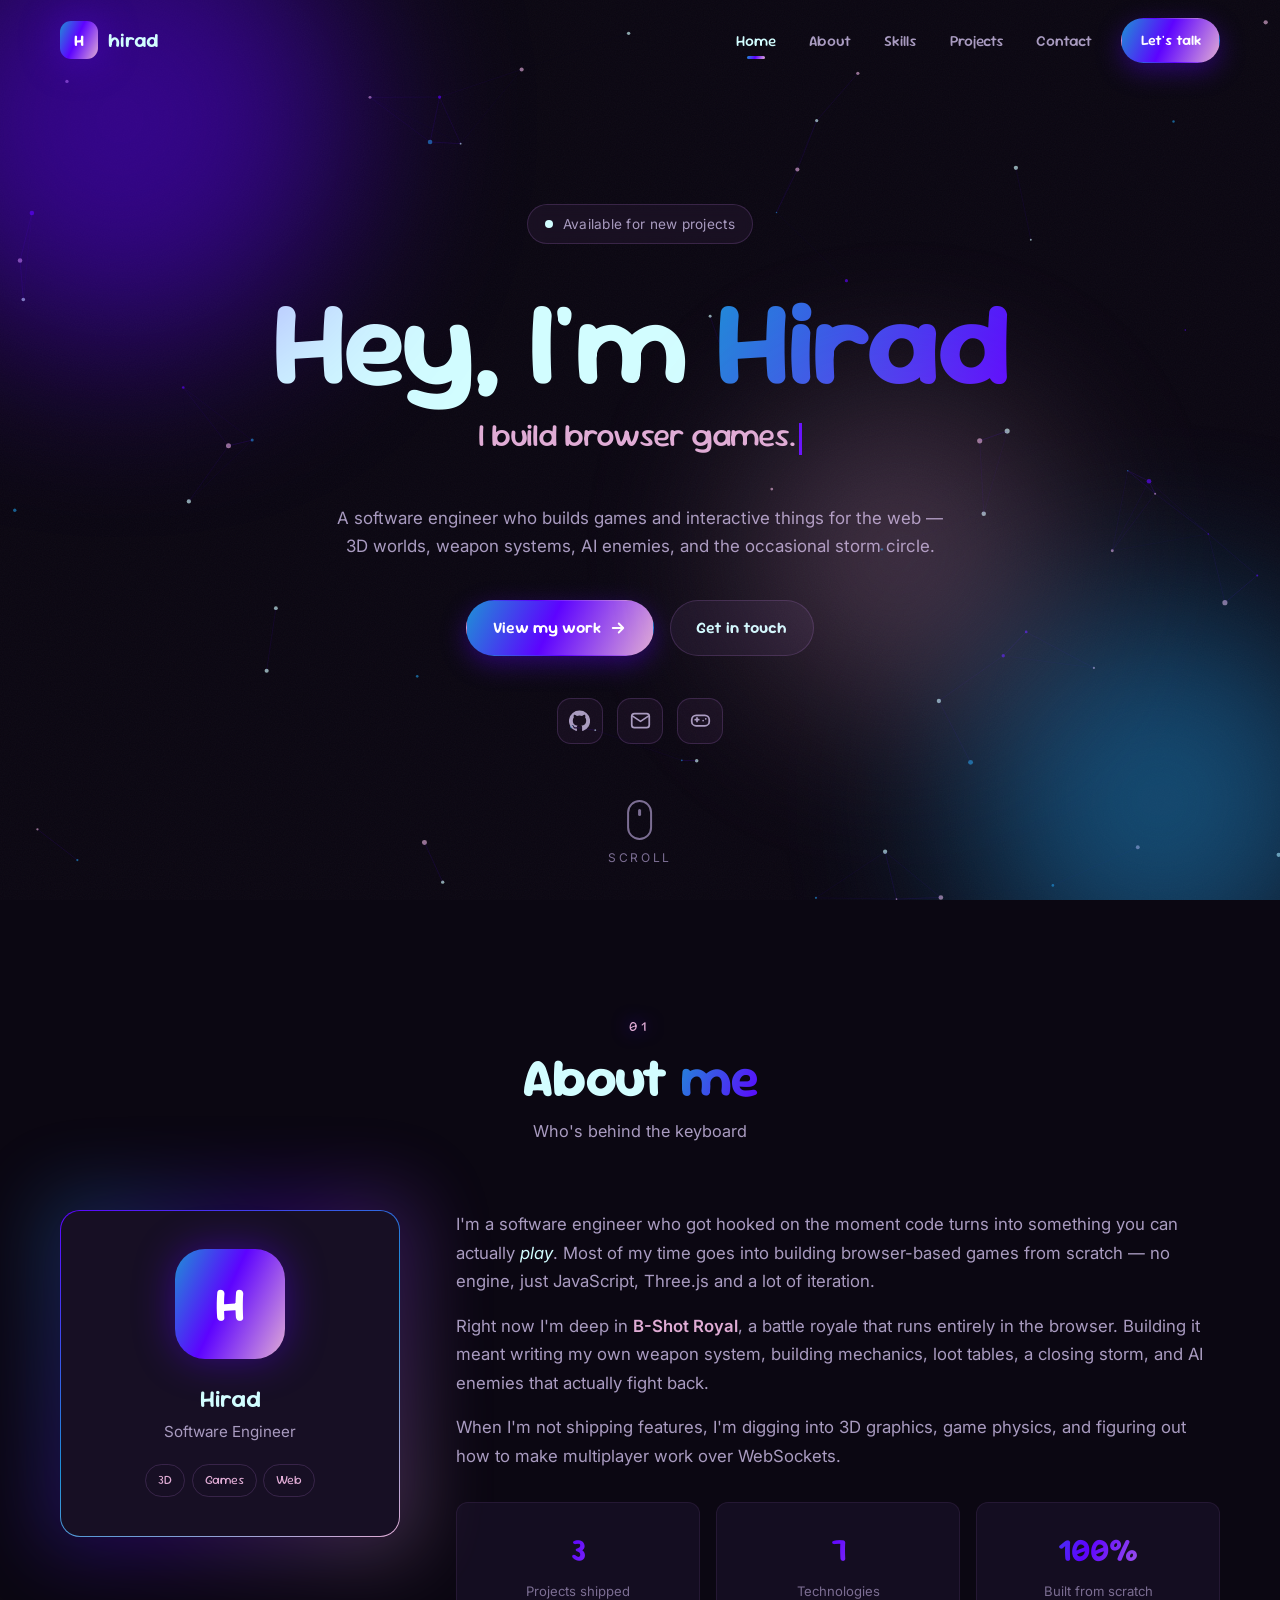
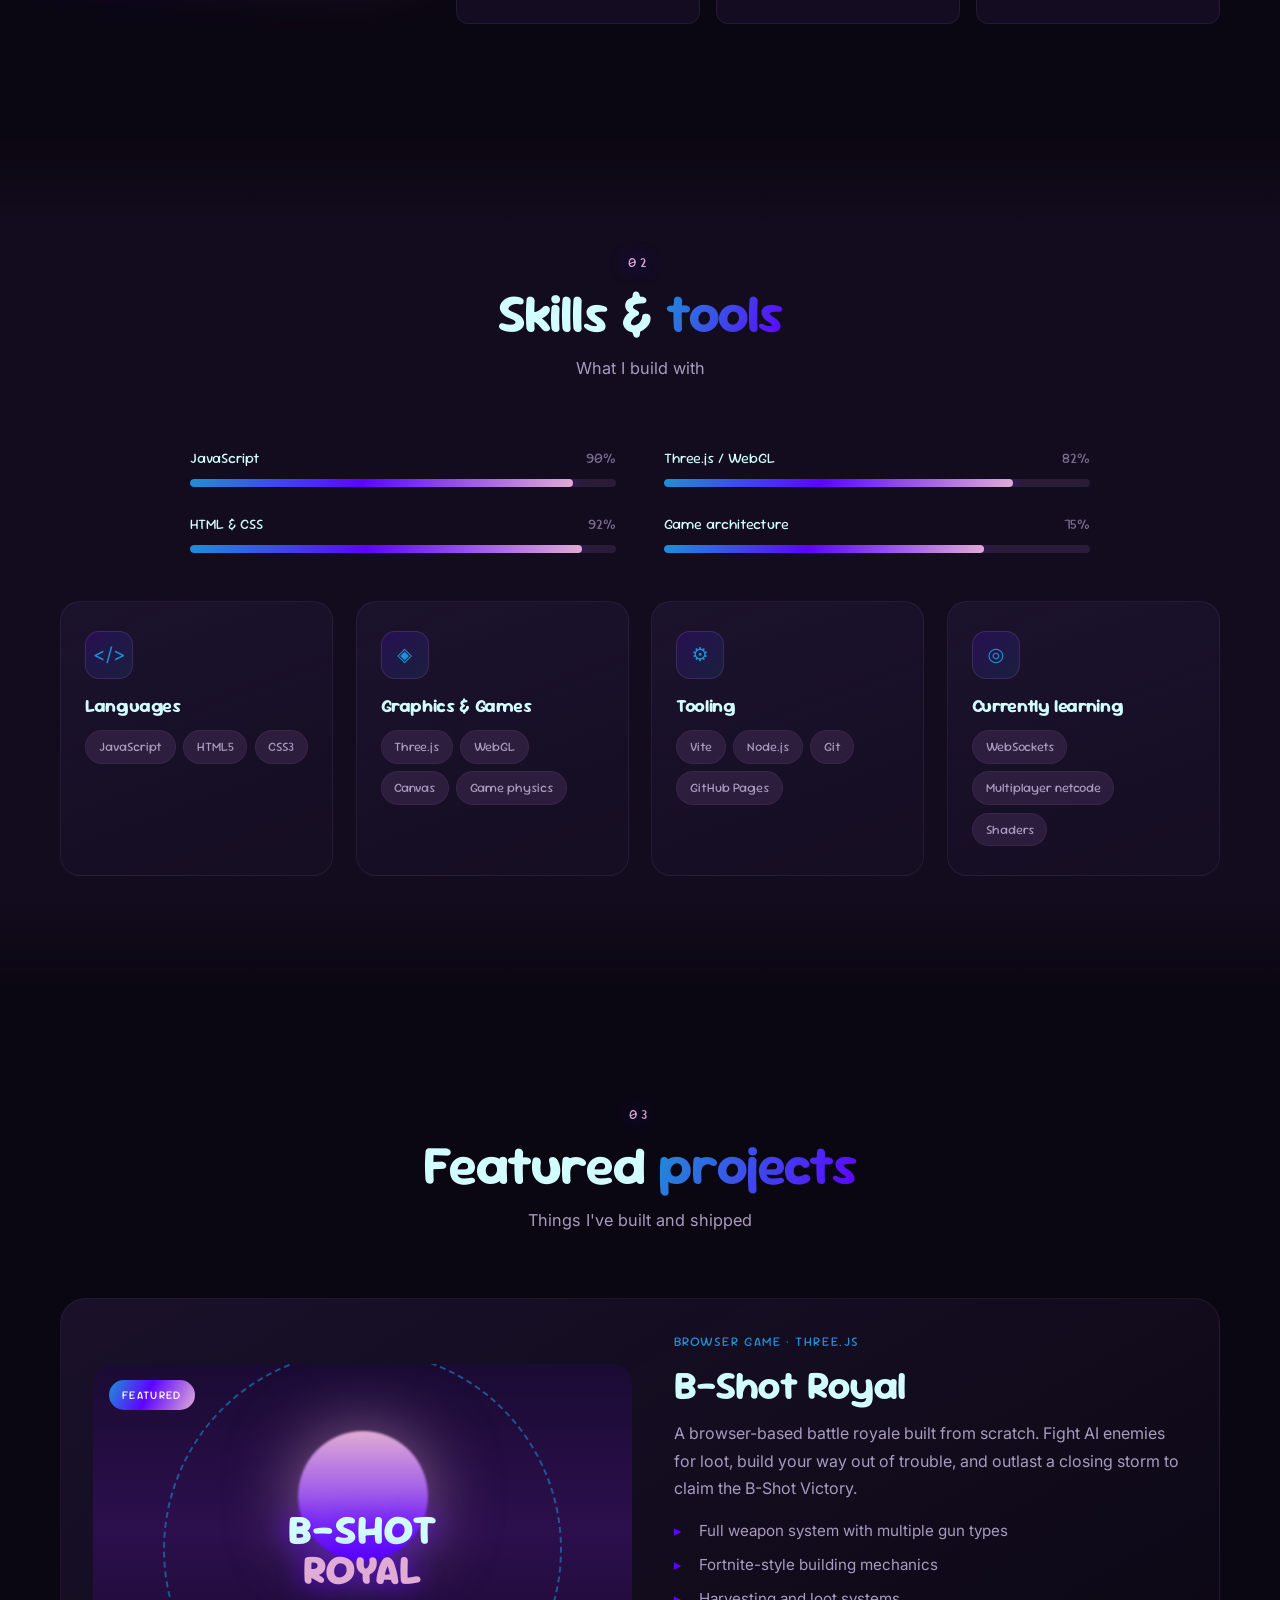
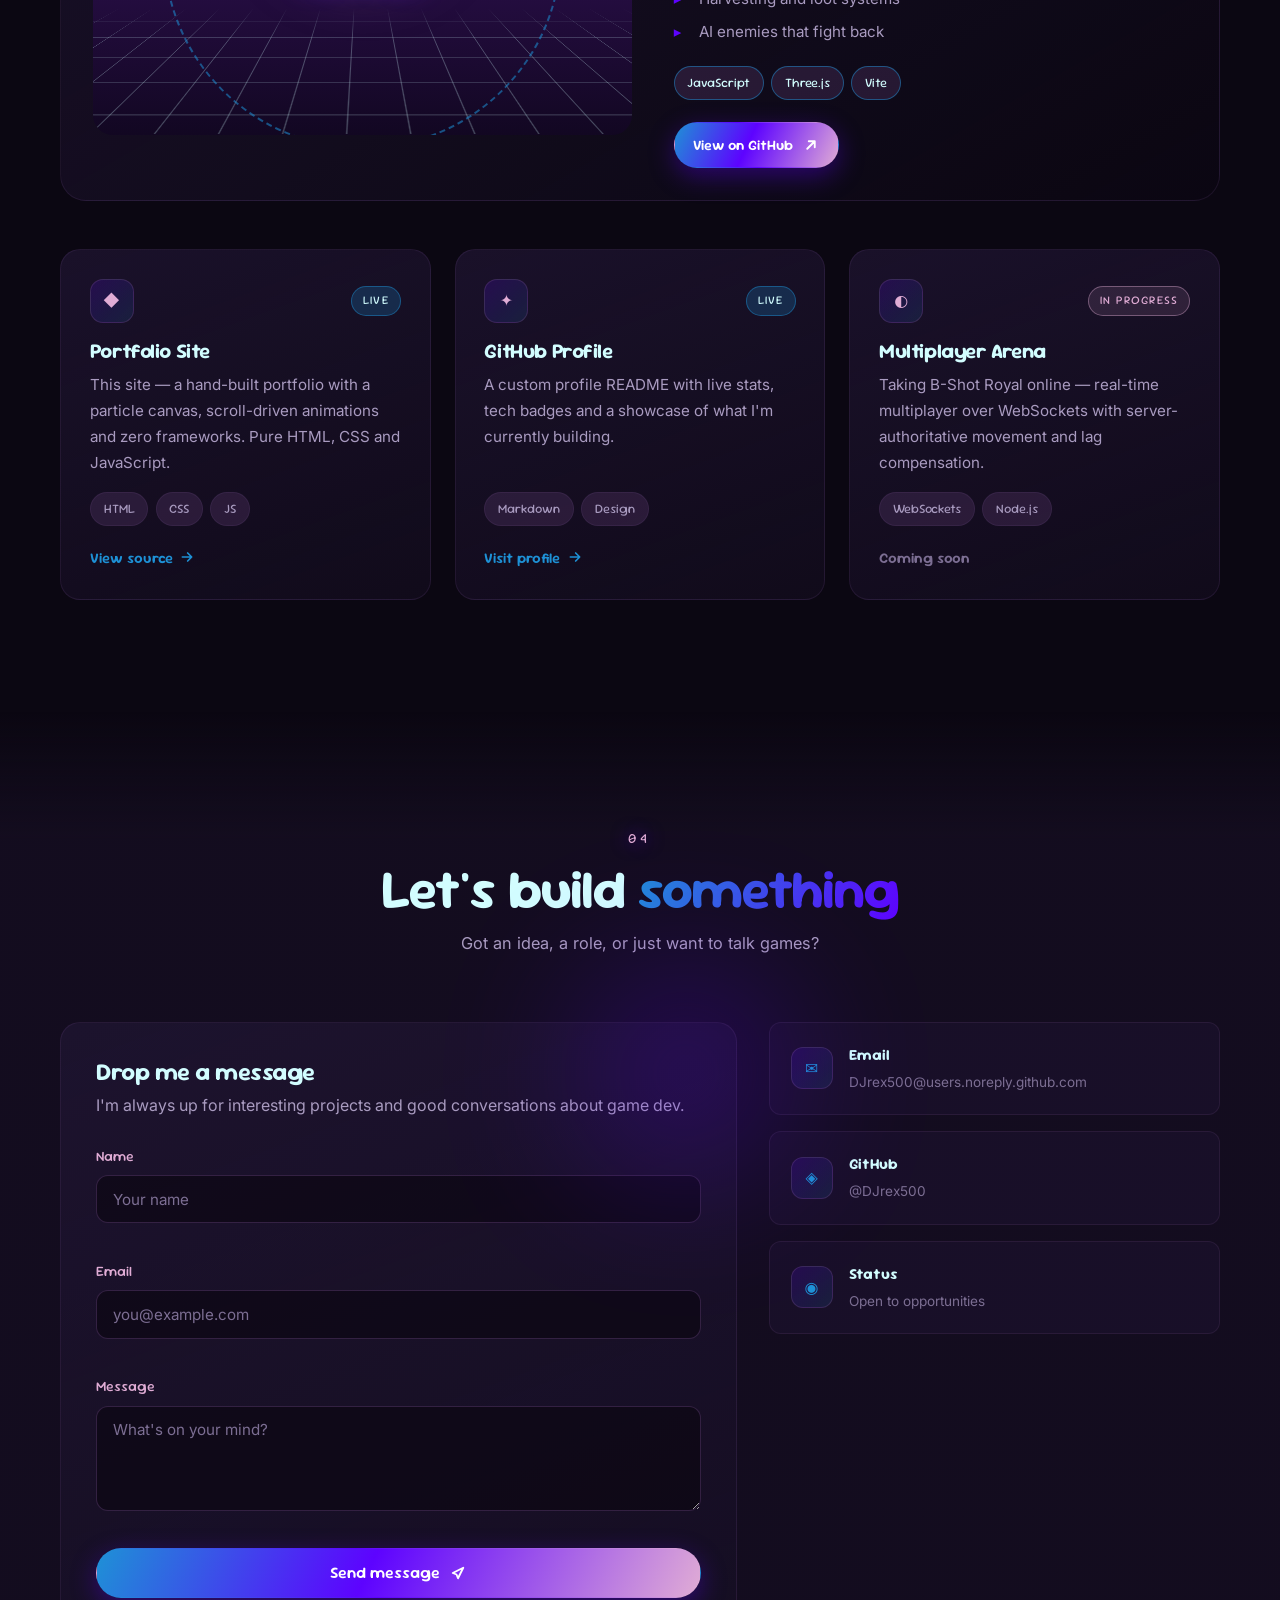
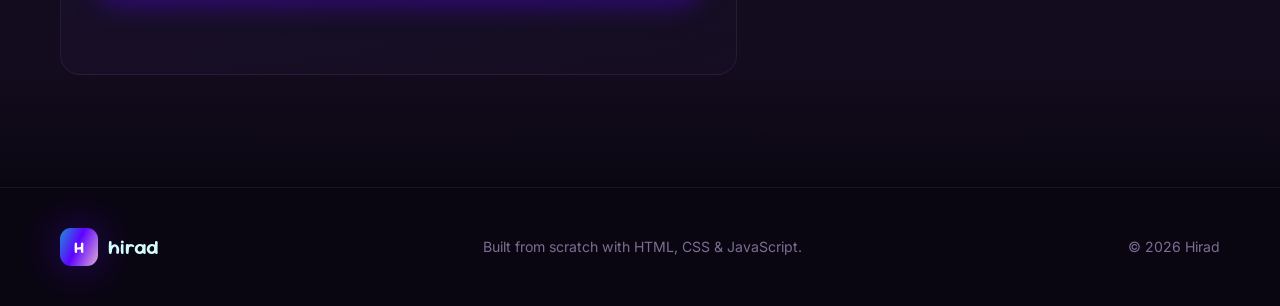
==== index.html @ 9f6e46e9 "Build portfolio site with Sour Gummy type and custom palette Co-authored-by: Cursor <cursoragent@cur" ====
<!DOCTYPE html>
<html lang="en">
<head>
<meta charset="UTF-8" />
<meta name="viewport" content="width=device-width, initial-scale=1.0" />
<title>Hirad — Software Engineer &amp; Game Developer</title>
<meta name="description" content="Portfolio of Hirad, a software engineer building games and interactive experiences for the web." />

<link rel="preconnect" href="https://fonts.googleapis.com" />
<link rel="preconnect" href="https://fonts.gstatic.com" crossorigin />
<link href="https://fonts.googleapis.com/css2?family=Sour+Gummy:wght@300;400;500;600;700;800&family=Inter:wght@300;400;500;600&display=swap" rel="stylesheet" />

<link rel="stylesheet" href="styles.css" />
<link rel="icon" href="data:image/svg+xml,<svg xmlns='http://www.w3.org/2000/svg' viewBox='0 0 100 100'><text y='.9em' font-size='90'>%F0%9F%8E%AE</text></svg>" />
</head>
<body>

<div class="scroll-progress"><span id="progress-bar"></span></div>
<div class="cursor-glow" id="cursor-glow" aria-hidden="true"></div>
<canvas id="bg-canvas" aria-hidden="true"></canvas>
<div class="grain" aria-hidden="true"></div>

<!-- ============ NAV ============ -->
<header class="nav" id="nav">
  <div class="container nav__inner">
    <a href="#home" class="nav__logo">
      <span class="nav__logo-mark">H</span>
      <span class="nav__logo-text">hirad</span>
    </a>

    <nav class="nav__links" id="nav-links">
      <a href="#home" class="nav__link is-active">Home</a>
      <a href="#about" class="nav__link">About</a>
      <a href="#skills" class="nav__link">Skills</a>
      <a href="#projects" class="nav__link">Projects</a>
      <a href="#contact" class="nav__link">Contact</a>
      <a href="#contact" class="btn btn--small btn--primary nav__cta">Let's talk</a>
    </nav>

    <button class="nav__burger" id="nav-burger" aria-label="Toggle menu" aria-expanded="false">
      <span></span><span></span><span></span>
    </button>
  </div>
</header>

<main>

  <!-- ============ HERO ============ -->
  <section class="hero" id="home">
    <div class="orb orb--1" aria-hidden="true"></div>
    <div class="orb orb--2" aria-hidden="true"></div>
    <div class="orb orb--3" aria-hidden="true"></div>

    <div class="container hero__inner">
      <p class="hero__kicker reveal">
        <span class="status-dot"></span> Available for new projects
      </p>

      <h1 class="hero__title reveal" data-delay="1">
        Hey, I'm <span class="gradient-text">Hirad</span>
      </h1>

      <h2 class="hero__typed reveal" data-delay="2">
        <span id="typed"></span><span class="caret" aria-hidden="true"></span>
      </h2>

      <p class="hero__lead reveal" data-delay="3">
        A software engineer who builds games and interactive things for the web —
        3D worlds, weapon systems, AI enemies, and the occasional storm circle.
      </p>

      <div class="hero__actions reveal" data-delay="4">
        <a href="#projects" class="btn btn--primary">
          View my work
          <svg viewBox="0 0 24 24" fill="none" stroke="currentColor" stroke-width="2.5"><path d="M5 12h14M13 6l6 6-6 6"/></svg>
        </a>
        <a href="#contact" class="btn btn--ghost">Get in touch</a>
      </div>

      <div class="hero__socials reveal" data-delay="5">
        <a href="https://github.com/DJrex500" target="_blank" rel="noopener" aria-label="GitHub">
          <svg viewBox="0 0 24 24" fill="currentColor"><path d="M12 .5a12 12 0 0 0-3.79 23.4c.6.11.82-.26.82-.58v-2.2c-3.34.72-4.04-1.42-4.04-1.42-.55-1.39-1.34-1.76-1.34-1.76-1.09-.75.08-.73.08-.73 1.2.08 1.84 1.24 1.84 1.24 1.07 1.83 2.8 1.3 3.49.99.11-.78.42-1.3.76-1.6-2.67-.3-5.47-1.33-5.47-5.93 0-1.31.47-2.38 1.24-3.22-.13-.3-.54-1.52.11-3.18 0 0 1-.32 3.3 1.23a11.5 11.5 0 0 1 6 0c2.3-1.55 3.3-1.23 3.3-1.23.65 1.66.24 2.88.12 3.18.77.84 1.23 1.91 1.23 3.22 0 4.61-2.8 5.62-5.48 5.92.43.37.81 1.1.81 2.22v3.29c0 .32.22.7.83.58A12 12 0 0 0 12 .5Z"/></svg>
        </a>
        <a href="mailto:DJrex500@users.noreply.github.com" aria-label="Email">
          <svg viewBox="0 0 24 24" fill="none" stroke="currentColor" stroke-width="2"><rect x="2" y="4" width="20" height="16" rx="3"/><path d="m3 7 9 6 9-6"/></svg>
        </a>
        <a href="https://github.com/DJrex500/B-Shot-Royal" target="_blank" rel="noopener" aria-label="Featured project">
          <svg viewBox="0 0 24 24" fill="none" stroke="currentColor" stroke-width="2"><path d="M6 11h4M8 9v4M15 12h.01M18 10h.01"/><rect x="2" y="6" width="20" height="12" rx="5"/></svg>
        </a>
      </div>
    </div>

    <a href="#about" class="hero__scroll" aria-label="Scroll down">
      <span class="mouse"><span class="wheel"></span></span>
      <span class="hero__scroll-text">scroll</span>
    </a>
  </section>

  <!-- ============ ABOUT ============ -->
  <section class="section" id="about">
    <div class="container">
      <div class="section__head reveal">
        <span class="section__num">01</span>
        <h2 class="section__title">About <span class="gradient-text">me</span></h2>
        <p class="section__sub">Who's behind the keyboard</p>
      </div>

      <div class="about">
        <div class="about__visual reveal">
          <div class="avatar-card tilt">
            <div class="avatar-card__glow"></div>
            <div class="avatar-card__inner">
              <div class="avatar">H</div>
              <p class="avatar-card__name">Hirad</p>
              <p class="avatar-card__role">Software Engineer</p>
              <div class="avatar-card__chips">
                <span>3D</span><span>Games</span><span>Web</span>
              </div>
            </div>
          </div>
        </div>

        <div class="about__text">
          <p class="reveal" data-delay="1">
            I'm a software engineer who got hooked on the moment code turns into something
            you can actually <em>play</em>. Most of my time goes into building browser-based
            games from scratch — no engine, just JavaScript, Three.js and a lot of iteration.
          </p>
          <p class="reveal" data-delay="2">
            Right now I'm deep in <strong>B-Shot Royal</strong>, a battle royale that runs entirely
            in the browser. Building it meant writing my own weapon system, building mechanics,
            loot tables, a closing storm, and AI enemies that actually fight back.
          </p>
          <p class="reveal" data-delay="3">
            When I'm not shipping features, I'm digging into 3D graphics, game physics,
            and figuring out how to make multiplayer work over WebSockets.
          </p>

          <div class="stats reveal" data-delay="4">
            <div class="stat">
              <span class="stat__num" data-count="3">0</span>
              <span class="stat__label">Projects shipped</span>
            </div>
            <div class="stat">
              <span class="stat__num" data-count="7">0</span>
              <span class="stat__label">Technologies</span>
            </div>
            <div class="stat">
              <span class="stat__num" data-count="100" data-suffix="%">0</span>
              <span class="stat__label">Built from scratch</span>
            </div>
          </div>
        </div>
      </div>
    </div>
  </section>

  <!-- ============ SKILLS ============ -->
  <section class="section section--alt" id="skills">
    <div class="container">
      <div class="section__head reveal">
        <span class="section__num">02</span>
        <h2 class="section__title">Skills &amp; <span class="gradient-text">tools</span></h2>
        <p class="section__sub">What I build with</p>
      </div>

      <div class="skills">
        <div class="skills__bars">
          <div class="bar reveal">
            <div class="bar__head"><span>JavaScript</span><span>90%</span></div>
            <div class="bar__track"><div class="bar__fill" data-level="90"></div></div>
          </div>
          <div class="bar reveal" data-delay="1">
            <div class="bar__head"><span>Three.js / WebGL</span><span>82%</span></div>
            <div class="bar__track"><div class="bar__fill" data-level="82"></div></div>
          </div>
          <div class="bar reveal" data-delay="2">
            <div class="bar__head"><span>HTML &amp; CSS</span><span>92%</span></div>
            <div class="bar__track"><div class="bar__fill" data-level="92"></div></div>
          </div>
          <div class="bar reveal" data-delay="3">
            <div class="bar__head"><span>Game architecture</span><span>75%</span></div>
            <div class="bar__track"><div class="bar__fill" data-level="75"></div></div>
          </div>
        </div>

        <div class="skills__grid">
          <article class="skill-card tilt reveal" data-delay="1">
            <div class="skill-card__icon">&lt;/&gt;</div>
            <h3>Languages</h3>
            <div class="chips">
              <span>JavaScript</span><span>HTML5</span><span>CSS3</span>
            </div>
          </article>

          <article class="skill-card tilt reveal" data-delay="2">
            <div class="skill-card__icon">◈</div>
            <h3>Graphics &amp; Games</h3>
            <div class="chips">
              <span>Three.js</span><span>WebGL</span><span>Canvas</span><span>Game physics</span>
            </div>
          </article>

          <article class="skill-card tilt reveal" data-delay="3">
            <div class="skill-card__icon">⚙</div>
            <h3>Tooling</h3>
            <div class="chips">
              <span>Vite</span><span>Node.js</span><span>Git</span><span>GitHub Pages</span>
            </div>
          </article>

          <article class="skill-card tilt reveal" data-delay="4">
            <div class="skill-card__icon">◎</div>
            <h3>Currently learning</h3>
            <div class="chips">
              <span>WebSockets</span><span>Multiplayer netcode</span><span>Shaders</span>
            </div>
          </article>
        </div>
      </div>
    </div>
  </section>

  <!-- ============ PROJECTS ============ -->
  <section class="section" id="projects">
    <div class="container">
      <div class="section__head reveal">
        <span class="section__num">03</span>
        <h2 class="section__title">Featured <span class="gradient-text">projects</span></h2>
        <p class="section__sub">Things I've built and shipped</p>
      </div>

      <!-- Featured -->
      <article class="feature reveal">
        <div class="feature__media">
          <div class="feature__scene">
            <span class="feature__badge">Featured</span>
            <div class="scene-grid"></div>
            <div class="scene-sun"></div>
            <div class="scene-storm"></div>
            <p class="scene-title">B-SHOT<br><span>ROYAL</span></p>
          </div>
        </div>

        <div class="feature__body">
          <p class="feature__eyebrow">Browser game · Three.js</p>
          <h3 class="feature__title">B-Shot Royal</h3>
          <p class="feature__desc">
            A browser-based battle royale built from scratch. Fight AI enemies for loot,
            build your way out of trouble, and outlast a closing storm to claim the
            B-Shot Victory.
          </p>
          <ul class="feature__list">
            <li>Full weapon system with multiple gun types</li>
            <li>Fortnite-style building mechanics</li>
            <li>Harvesting and loot systems</li>
            <li>AI enemies that fight back</li>
          </ul>
          <div class="chips chips--accent">
            <span>JavaScript</span><span>Three.js</span><span>Vite</span>
          </div>
          <div class="feature__actions">
            <a href="https://github.com/DJrex500/B-Shot-Royal" target="_blank" rel="noopener" class="btn btn--primary btn--small">
              View on GitHub
              <svg viewBox="0 0 24 24" fill="none" stroke="currentColor" stroke-width="2.5"><path d="M7 17 17 7M9 7h8v8"/></svg>
            </a>
          </div>
        </div>
      </article>

      <!-- Grid -->
      <div class="cards">
        <article class="card tilt reveal" data-delay="1">
          <div class="card__top">
            <span class="card__icon">◆</span>
            <span class="card__tag">Live</span>
          </div>
          <h3 class="card__title">Portfolio Site</h3>
          <p class="card__desc">
            This site — a hand-built portfolio with a particle canvas, scroll-driven
            animations and zero frameworks. Pure HTML, CSS and JavaScript.
          </p>
          <div class="chips"><span>HTML</span><span>CSS</span><span>JS</span></div>
          <a href="https://github.com/DJrex500/DJrex500.github.io" target="_blank" rel="noopener" class="card__link">
            View source
            <svg viewBox="0 0 24 24" fill="none" stroke="currentColor" stroke-width="2.5"><path d="M5 12h14M13 6l6 6-6 6"/></svg>
          </a>
        </article>

        <article class="card tilt reveal" data-delay="2">
          <div class="card__top">
            <span class="card__icon">✦</span>
            <span class="card__tag">Live</span>
          </div>
          <h3 class="card__title">GitHub Profile</h3>
          <p class="card__desc">
            A custom profile README with live stats, tech badges and a showcase of what
            I'm currently building.
          </p>
          <div class="chips"><span>Markdown</span><span>Design</span></div>
          <a href="https://github.com/DJrex500" target="_blank" rel="noopener" class="card__link">
            Visit profile
            <svg viewBox="0 0 24 24" fill="none" stroke="currentColor" stroke-width="2.5"><path d="M5 12h14M13 6l6 6-6 6"/></svg>
          </a>
        </article>

        <article class="card card--soon tilt reveal" data-delay="3">
          <div class="card__top">
            <span class="card__icon">◐</span>
            <span class="card__tag card__tag--soon">In progress</span>
          </div>
          <h3 class="card__title">Multiplayer Arena</h3>
          <p class="card__desc">
            Taking B-Shot Royal online — real-time multiplayer over WebSockets with
            server-authoritative movement and lag compensation.
          </p>
          <div class="chips"><span>WebSockets</span><span>Node.js</span></div>
          <span class="card__link card__link--muted">Coming soon</span>
        </article>
      </div>
    </div>
  </section>

  <!-- ============ CONTACT ============ -->
  <section class="section section--alt" id="contact">
    <div class="container">
      <div class="section__head reveal">
        <span class="section__num">04</span>
        <h2 class="section__title">Let's build <span class="gradient-text">something</span></h2>
        <p class="section__sub">Got an idea, a role, or just want to talk games?</p>
      </div>

      <div class="contact reveal">
        <div class="contact__card">
          <div class="contact__glow"></div>
          <h3>Drop me a message</h3>
          <p>I'm always up for interesting projects and good conversations about game dev.</p>

          <form class="form" id="contact-form" novalidate>
            <div class="field">
              <label for="name">Name</label>
              <input type="text" id="name" name="name" placeholder="Your name" required />
              <span class="field__error"></span>
            </div>
            <div class="field">
              <label for="email">Email</label>
              <input type="email" id="email" name="email" placeholder="you@example.com" required />
              <span class="field__error"></span>
            </div>
            <div class="field">
              <label for="message">Message</label>
              <textarea id="message" name="message" rows="4" placeholder="What's on your mind?" required></textarea>
              <span class="field__error"></span>
            </div>
            <button type="submit" class="btn btn--primary btn--full">
              Send message
              <svg viewBox="0 0 24 24" fill="none" stroke="currentColor" stroke-width="2.5"><path d="m5 12 14-7-7 14-2-5-5-2Z"/></svg>
            </button>
            <p class="form__note" id="form-note"></p>
          </form>
        </div>

        <div class="contact__side">
          <a class="contact__item" href="mailto:DJrex500@users.noreply.github.com">
            <span class="contact__item-icon">✉</span>
            <span>
              <strong>Email</strong>
              <em>DJrex500@users.noreply.github.com</em>
            </span>
          </a>
          <a class="contact__item" href="https://github.com/DJrex500" target="_blank" rel="noopener">
            <span class="contact__item-icon">◈</span>
            <span>
              <strong>GitHub</strong>
              <em>@DJrex500</em>
            </span>
          </a>
          <div class="contact__item contact__item--static">
            <span class="contact__item-icon">◉</span>
            <span>
              <strong>Status</strong>
              <em>Open to opportunities</em>
            </span>
          </div>
        </div>
      </div>
    </div>
  </section>
</main>

<!-- ============ FOOTER ============ -->
<footer class="footer">
  <div class="container footer__inner">
    <a href="#home" class="nav__logo">
      <span class="nav__logo-mark">H</span>
      <span class="nav__logo-text">hirad</span>
    </a>
    <p class="footer__text">Built from scratch with HTML, CSS &amp; JavaScript.</p>
    <p class="footer__copy">© <span id="year"></span> Hirad</p>
  </div>
</footer>

<script src="script.js"></script>
</body>
</html>
---- styles.css ----
/* ============================================================
   Hirad — Portfolio
   Palette: Blue Bell / Electric Indigo / Velvet Purple /
            Pink Orchid / Frozen Water
   ============================================================ */

:root {
  /* Palette */
  --blue-bell:      #1E91D6;
  --electric-indigo:#5D03FF;
  --velvet-purple:  #613F75;
  --pink-orchid:    #E0ACD5;
  --frozen-water:   #D2FDFF;

  /* Surfaces (derived from Velvet Purple) */
  --bg:        #0B0712;
  --bg-alt:    #100B1A;
  --surface:   #170F24;
  --surface-2: #1E1430;
  --line:      rgba(97, 63, 117, 0.45);
  --line-soft: rgba(97, 63, 117, 0.22);

  /* Text */
  --text:      #EDE7F6;
  --text-dim:  #A99BC0;
  --text-faint:#7C6E93;

  /* Effects */
  --grad-main: linear-gradient(115deg, var(--blue-bell), var(--electric-indigo) 45%, var(--pink-orchid));
  --grad-soft: linear-gradient(135deg, rgba(93, 3, 255, .18), rgba(30, 145, 214, .12));
  --glow-indigo: 0 0 40px rgba(93, 3, 255, .45);
  --glow-blue:   0 0 40px rgba(30, 145, 214, .35);

  /* Type */
  --font-display: "Sour Gummy", "Comic Sans MS", cursive;
  --font-body: "Inter", system-ui, -apple-system, "Segoe UI", sans-serif;

  /* Layout */
  --container: 1160px;
  --radius: 20px;
  --radius-sm: 12px;
  --ease: cubic-bezier(.22, 1, .36, 1);
}

/* ---------- Reset ---------- */
*, *::before, *::after { box-sizing: border-box; }

html {
  scroll-behavior: smooth;
  scroll-padding-top: 90px;
}

body {
  margin: 0;
  background: var(--bg);
  color: var(--text);
  font-family: var(--font-body);
  font-size: 16px;
  line-height: 1.7;
  overflow-x: hidden;
  -webkit-font-smoothing: antialiased;
}

h1, h2, h3, h4,
.nav__link, .btn, .chips span, .stat__num,
.section__num, .card__tag, .feature__eyebrow, label {
  font-family: var(--font-display);
}

h1, h2, h3 { line-height: 1.15; margin: 0; letter-spacing: -0.02em; }
p { margin: 0 0 1rem; }
a { color: inherit; text-decoration: none; }
img { max-width: 100%; display: block; }
ul { margin: 0; padding: 0; list-style: none; }

::selection { background: var(--electric-indigo); color: #fff; }

/* Scrollbar */
::-webkit-scrollbar { width: 10px; }
::-webkit-scrollbar-track { background: var(--bg); }
::-webkit-scrollbar-thumb {
  background: linear-gradient(var(--electric-indigo), var(--blue-bell));
  border-radius: 10px;
}

.container {
  width: min(100% - 2.5rem, var(--container));
  margin-inline: auto;
}

/* ---------- Background layers ---------- */
#bg-canvas {
  position: fixed;
  inset: 0;
  z-index: 0;
  pointer-events: none;
}

.grain {
  position: fixed;
  inset: 0;
  z-index: 1;
  pointer-events: none;
  opacity: .035;
  background-image: url("data:image/svg+xml,%3Csvg xmlns='http://www.w3.org/2000/svg' width='200' height='200'%3E%3Cfilter id='n'%3E%3CfeTurbulence type='fractalNoise' baseFrequency='.85' numOctaves='3'/%3E%3C/filter%3E%3Crect width='100%25' height='100%25' filter='url(%23n)'/%3E%3C/svg%3E");
}

main, .nav, .footer { position: relative; z-index: 2; }

/* Scroll progress */
.scroll-progress {
  position: fixed;
  top: 0; left: 0; right: 0;
  height: 3px;
  z-index: 100;
  background: transparent;
}
.scroll-progress span {
  display: block;
  height: 100%;
  width: 0%;
  background: var(--grad-main);
  box-shadow: 0 0 12px rgba(93, 3, 255, .8);
  transition: width .1s linear;
}

/* Cursor glow */
.cursor-glow {
  position: fixed;
  width: 420px;
  height: 420px;
  border-radius: 50%;
  pointer-events: none;
  z-index: 1;
  transform: translate(-50%, -50%);
  background: radial-gradient(circle, rgba(93, 3, 255, .16), rgba(30, 145, 214, .07) 45%, transparent 70%);
  transition: opacity .3s;
  opacity: 0;
}

/* ============================================================
   NAV
   ============================================================ */
.nav {
  position: fixed;
  top: 0; left: 0; right: 0;
  z-index: 60;
  padding: 1.1rem 0;
  transition: padding .35s var(--ease), background .35s, border-color .35s, backdrop-filter .35s;
  border-bottom: 1px solid transparent;
}
.nav.is-scrolled {
  padding: .6rem 0;
  background: rgba(11, 7, 18, .78);
  backdrop-filter: blur(18px);
  border-bottom-color: var(--line-soft);
}

.nav__inner {
  display: flex;
  align-items: center;
  justify-content: space-between;
  gap: 1rem;
}

.nav__logo { display: flex; align-items: center; gap: .6rem; }
.nav__logo-mark {
  display: grid;
  place-items: center;
  width: 38px; height: 38px;
  border-radius: 11px;
  background: var(--grad-main);
  font-family: var(--font-display);
  font-weight: 700;
  color: #fff;
  box-shadow: var(--glow-indigo);
}
.nav__logo-text {
  font-family: var(--font-display);
  font-size: 1.25rem;
  font-weight: 600;
  color: var(--frozen-water);
}

.nav__links {
  display: flex;
  align-items: center;
  gap: .35rem;
}
.nav__link {
  position: relative;
  padding: .5rem .85rem;
  font-size: .95rem;
  font-weight: 500;
  color: var(--text-dim);
  border-radius: 10px;
  transition: color .25s, background .25s;
}
.nav__link:hover { color: var(--frozen-water); background: rgba(97, 63, 117, .22); }
.nav__link.is-active { color: var(--frozen-water); }
.nav__link.is-active::after {
  content: "";
  position: absolute;
  left: 50%; bottom: 2px;
  transform: translateX(-50%);
  width: 18px; height: 3px;
  border-radius: 3px;
  background: var(--grad-main);
}
.nav__cta { margin-left: .6rem; }

.nav__burger {
  display: none;
  flex-direction: column;
  gap: 5px;
  padding: 10px;
  background: rgba(97, 63, 117, .2);
  border: 1px solid var(--line);
  border-radius: 11px;
  cursor: pointer;
}
.nav__burger span {
  display: block;
  width: 22px; height: 2px;
  border-radius: 2px;
  background: var(--frozen-water);
  transition: transform .3s var(--ease), opacity .2s;
}
.nav__burger.is-open span:nth-child(1) { transform: translateY(7px) rotate(45deg); }
.nav__burger.is-open span:nth-child(2) { opacity: 0; }
.nav__burger.is-open span:nth-child(3) { transform: translateY(-7px) rotate(-45deg); }

/* ============================================================
   BUTTONS
   ============================================================ */
.btn {
  display: inline-flex;
  align-items: center;
  justify-content: center;
  gap: .55rem;
  padding: .85rem 1.6rem;
  border: 1px solid transparent;
  border-radius: 999px;
  font-size: 1rem;
  font-weight: 600;
  cursor: pointer;
  transition: transform .25s var(--ease), box-shadow .25s, background .25s, color .25s, border-color .25s;
}
.btn svg { width: 18px; height: 18px; stroke-linecap: round; stroke-linejoin: round; }

.btn--primary {
  background: var(--grad-main);
  color: #fff;
  box-shadow: 0 8px 26px rgba(93, 3, 255, .38);
}
.btn--primary:hover {
  transform: translateY(-3px);
  box-shadow: 0 14px 38px rgba(93, 3, 255, .55);
}

.btn--ghost {
  background: rgba(97, 63, 117, .16);
  border-color: var(--line);
  color: var(--frozen-water);
}
.btn--ghost:hover {
  transform: translateY(-3px);
  border-color: var(--blue-bell);
  background: rgba(30, 145, 214, .16);
}

.btn--small { padding: .6rem 1.15rem; font-size: .9rem; }
.btn--full { width: 100%; }

/* ============================================================
   HERO
   ============================================================ */
.hero {
  position: relative;
  min-height: 100svh;
  display: grid;
  place-items: center;
  padding: 8rem 0 5rem;
  overflow: hidden;
}

.hero__inner { text-align: center; max-width: 900px; }

.hero__kicker {
  display: inline-flex;
  align-items: center;
  gap: .6rem;
  padding: .45rem 1.1rem;
  margin-bottom: 1.8rem;
  border: 1px solid var(--line);
  border-radius: 999px;
  background: rgba(97, 63, 117, .15);
  backdrop-filter: blur(8px);
  font-size: .85rem;
  color: var(--text-dim);
  letter-spacing: .02em;
}
.status-dot {
  width: 8px; height: 8px;
  border-radius: 50%;
  background: var(--frozen-water);
  box-shadow: 0 0 0 0 rgba(210, 253, 255, .7);
  animation: pulse 2.4s infinite;
}
@keyframes pulse {
  70%  { box-shadow: 0 0 0 10px rgba(210, 253, 255, 0); }
  100% { box-shadow: 0 0 0 0 rgba(210, 253, 255, 0); }
}

.hero__title {
  font-size: clamp(3rem, 11vw, 7.5rem);
  font-weight: 700;
  margin-bottom: .4rem;
  color: var(--frozen-water);
}

.gradient-text {
  background: var(--grad-main);
  background-size: 220% 220%;
  -webkit-background-clip: text;
  background-clip: text;
  color: transparent;
  animation: gradientShift 7s ease infinite;
}
@keyframes gradientShift {
  0%, 100% { background-position: 0% 50%; }
  50%      { background-position: 100% 50%; }
}

.hero__typed {
  font-size: clamp(1.15rem, 3.4vw, 2rem);
  font-weight: 500;
  color: var(--pink-orchid);
  min-height: 2.4em;
  margin-bottom: .6rem;
}
.caret {
  display: inline-block;
  width: 3px;
  height: 1em;
  margin-left: 4px;
  vertical-align: text-bottom;
  background: var(--electric-indigo);
  animation: blink 1s step-end infinite;
}
@keyframes blink { 50% { opacity: 0; } }

.hero__lead {
  max-width: 620px;
  margin: 0 auto 2.4rem;
  font-size: 1.06rem;
  color: var(--text-dim);
}

.hero__actions {
  display: flex;
  gap: 1rem;
  justify-content: center;
  flex-wrap: wrap;
  margin-bottom: 2.6rem;
}

.hero__socials { display: flex; gap: .9rem; justify-content: center; }
.hero__socials a {
  display: grid;
  place-items: center;
  width: 46px; height: 46px;
  border: 1px solid var(--line);
  border-radius: 14px;
  color: var(--text-dim);
  background: rgba(97, 63, 117, .12);
  transition: transform .3s var(--ease), color .25s, border-color .25s, box-shadow .25s;
}
.hero__socials svg { width: 21px; height: 21px; stroke-linecap: round; stroke-linejoin: round; }
.hero__socials a:hover {
  transform: translateY(-5px);
  color: var(--frozen-water);
  border-color: var(--electric-indigo);
  box-shadow: var(--glow-indigo);
}

/* Floating orbs */
.orb {
  position: absolute;
  border-radius: 50%;
  filter: blur(90px);
  opacity: .5;
  pointer-events: none;
}
.orb--1 {
  width: 460px; height: 460px;
  background: var(--electric-indigo);
  top: -110px; left: -110px;
  animation: float1 18s ease-in-out infinite;
}
.orb--2 {
  width: 380px; height: 380px;
  background: var(--blue-bell);
  bottom: -90px; right: -70px;
  animation: float2 22s ease-in-out infinite;
}
.orb--3 {
  width: 300px; height: 300px;
  background: var(--pink-orchid);
  top: 45%; right: 18%;
  opacity: .28;
  animation: float3 26s ease-in-out infinite;
}
@keyframes float1 {
  50% { transform: translate(90px, 70px) scale(1.12); }
}
@keyframes float2 {
  50% { transform: translate(-80px, -60px) scale(1.18); }
}
@keyframes float3 {
  33%  { transform: translate(-60px, 50px); }
  66%  { transform: translate(50px, -40px); }
}

/* Scroll cue */
.hero__scroll {
  position: absolute;
  bottom: 2rem;
  left: 50%;
  transform: translateX(-50%);
  display: flex;
  flex-direction: column;
  align-items: center;
  gap: .5rem;
  color: var(--text-faint);
  font-size: .75rem;
  letter-spacing: .22em;
  text-transform: uppercase;
  transition: color .25s;
}
.hero__scroll:hover { color: var(--frozen-water); }
.mouse {
  width: 25px; height: 40px;
  border: 2px solid currentColor;
  border-radius: 14px;
  display: grid;
  justify-items: center;
  padding-top: 7px;
}
.wheel {
  width: 3px; height: 7px;
  border-radius: 2px;
  background: currentColor;
  animation: wheel 1.8s infinite;
}
@keyframes wheel {
  0%   { opacity: 0; transform: translateY(0); }
  30%  { opacity: 1; }
  100% { opacity: 0; transform: translateY(13px); }
}

/* ============================================================
   SECTIONS
   ============================================================ */
.section { padding: 7rem 0; position: relative; }
.section--alt { background: linear-gradient(180deg, transparent, rgba(23, 15, 36, .75) 12%, rgba(23, 15, 36, .75) 88%, transparent); }

.section__head { text-align: center; margin-bottom: 4rem; }
.section__num {
  display: inline-block;
  font-size: .85rem;
  letter-spacing: .3em;
  color: var(--pink-orchid);
  text-shadow: 0 0 18px rgba(93, 3, 255, .8);
  margin-bottom: .5rem;
}
.section__title {
  font-size: clamp(2.1rem, 5.5vw, 3.4rem);
  font-weight: 700;
  color: var(--frozen-water);
  margin-bottom: .6rem;
}
.section__sub { color: var(--text-dim); font-size: 1.02rem; margin: 0; }

/* ============================================================
   ABOUT
   ============================================================ */
.about {
  display: grid;
  grid-template-columns: 340px 1fr;
  gap: 3.5rem;
  align-items: start;
}
.about__text p { color: var(--text-dim); font-size: 1.05rem; }
.about__text strong { color: var(--pink-orchid); font-weight: 600; }
.about__text em { color: var(--frozen-water); font-style: italic; }

.avatar-card {
  position: relative;
  border-radius: var(--radius);
  padding: 1px;
  background: linear-gradient(150deg, var(--electric-indigo), var(--blue-bell) 50%, var(--pink-orchid));
}
.avatar-card__glow {
  position: absolute;
  inset: -18px;
  border-radius: var(--radius);
  background: var(--grad-main);
  filter: blur(38px);
  opacity: .28;
  z-index: -1;
}
.avatar-card__inner {
  border-radius: calc(var(--radius) - 1px);
  background: var(--surface);
  padding: 2.4rem 1.6rem;
  text-align: center;
}
.avatar {
  width: 110px; height: 110px;
  margin: 0 auto 1.2rem;
  display: grid;
  place-items: center;
  border-radius: 30px;
  background: var(--grad-main);
  font-family: var(--font-display);
  font-size: 3rem;
  font-weight: 700;
  color: #fff;
  box-shadow: var(--glow-indigo);
}
.avatar-card__name {
  font-family: var(--font-display);
  font-size: 1.5rem;
  font-weight: 600;
  color: var(--frozen-water);
  margin: 0;
}
.avatar-card__role { color: var(--text-dim); font-size: .95rem; margin: 0 0 1.2rem; }
.avatar-card__chips { display: flex; gap: .4rem; justify-content: center; flex-wrap: wrap; }
.avatar-card__chips span {
  font-family: var(--font-display);
  font-size: .78rem;
  padding: .3rem .75rem;
  border-radius: 999px;
  border: 1px solid var(--line);
  color: var(--pink-orchid);
}

/* Stats */
.stats {
  display: grid;
  grid-template-columns: repeat(3, 1fr);
  gap: 1rem;
  margin-top: 2rem;
}
.stat {
  padding: 1.2rem 1rem;
  border: 1px solid var(--line-soft);
  border-radius: var(--radius-sm);
  background: rgba(30, 20, 48, .5);
  text-align: center;
  transition: transform .3s var(--ease), border-color .3s;
}
.stat:hover { transform: translateY(-4px); border-color: var(--blue-bell); }
.stat__num {
  display: block;
  font-size: 2rem;
  font-weight: 700;
  background: var(--grad-main);
  -webkit-background-clip: text;
  background-clip: text;
  color: transparent;
}
.stat__label { font-size: .82rem; color: var(--text-faint); }

/* ============================================================
   SKILLS
   ============================================================ */
.skills { display: grid; gap: 3rem; }

.skills__bars {
  display: grid;
  grid-template-columns: repeat(2, 1fr);
  gap: 1.6rem 3rem;
  max-width: 900px;
  margin: 0 auto;
  width: 100%;
}
.bar__head {
  display: flex;
  justify-content: space-between;
  font-size: .9rem;
  margin-bottom: .5rem;
  font-family: var(--font-display);
}
.bar__head span:first-child { color: var(--frozen-water); }
.bar__head span:last-child { color: var(--text-faint); }
.bar__track {
  height: 8px;
  border-radius: 999px;
  background: rgba(97, 63, 117, .3);
  overflow: hidden;
}
.bar__fill {
  height: 100%;
  width: 0;
  border-radius: 999px;
  background: var(--grad-main);
  box-shadow: 0 0 14px rgba(93, 3, 255, .6);
  transition: width 1.4s var(--ease);
}

.skills__grid {
  display: grid;
  grid-template-columns: repeat(auto-fit, minmax(240px, 1fr));
  gap: 1.4rem;
}
.skill-card {
  padding: 1.8rem 1.5rem;
  border: 1px solid var(--line-soft);
  border-radius: var(--radius);
  background: linear-gradient(160deg, rgba(30, 20, 48, .85), rgba(23, 15, 36, .6));
  transition: transform .35s var(--ease), border-color .3s, box-shadow .35s;
}
.skill-card:hover {
  border-color: rgba(93, 3, 255, .6);
  box-shadow: 0 18px 40px rgba(0, 0, 0, .45), 0 0 0 1px rgba(93, 3, 255, .2);
}
.skill-card__icon {
  display: grid;
  place-items: center;
  width: 48px; height: 48px;
  margin-bottom: 1rem;
  border-radius: 14px;
  background: var(--grad-soft);
  border: 1px solid var(--line);
  color: var(--blue-bell);
  font-size: 1.2rem;
}
.skill-card h3 {
  font-size: 1.15rem;
  color: var(--frozen-water);
  margin-bottom: .9rem;
}

.chips { display: flex; flex-wrap: wrap; gap: .45rem; }
.chips span {
  font-size: .8rem;
  padding: .32rem .8rem;
  border-radius: 999px;
  background: rgba(97, 63, 117, .3);
  border: 1px solid var(--line-soft);
  color: var(--text-dim);
  transition: color .25s, border-color .25s;
}
.skill-card:hover .chips span { color: var(--pink-orchid); }
.chips--accent span { color: var(--frozen-water); border-color: rgba(30, 145, 214, .5); }

/* ============================================================
   PROJECTS
   ============================================================ */
.feature {
  display: grid;
  grid-template-columns: 1.05fr 1fr;
  gap: 2.6rem;
  align-items: center;
  padding: 2rem;
  margin-bottom: 3rem;
  border: 1px solid var(--line-soft);
  border-radius: 26px;
  background: linear-gradient(150deg, rgba(30, 20, 48, .8), rgba(11, 7, 18, .6));
}

.feature__scene {
  position: relative;
  aspect-ratio: 16 / 11;
  border-radius: var(--radius);
  overflow: hidden;
  background: linear-gradient(180deg, #1a0b33 0%, #2c0f4d 45%, #120722 100%);
  display: grid;
  place-items: center;
}
.feature__badge {
  position: absolute;
  top: 1rem; left: 1rem;
  z-index: 3;
  font-family: var(--font-display);
  font-size: .72rem;
  letter-spacing: .12em;
  text-transform: uppercase;
  padding: .32rem .8rem;
  border-radius: 999px;
  background: var(--grad-main);
  color: #fff;
}
.scene-grid {
  position: absolute;
  inset: 45% -50% -10% -50%;
  background-image:
    linear-gradient(rgba(210, 253, 255, .28) 1px, transparent 1px),
    linear-gradient(90deg, rgba(210, 253, 255, .28) 1px, transparent 1px);
  background-size: 44px 44px;
  transform: perspective(340px) rotateX(62deg);
  animation: gridMove 6s linear infinite;
  mask-image: linear-gradient(transparent, #000 40%);
  -webkit-mask-image: linear-gradient(transparent, #000 40%);
}
@keyframes gridMove {
  to { background-position: 0 44px; }
}
.scene-sun {
  position: absolute;
  top: 18%;
  width: 130px; height: 130px;
  border-radius: 50%;
  background: linear-gradient(180deg, var(--pink-orchid), var(--electric-indigo));
  filter: blur(1px);
  box-shadow: 0 0 70px rgba(224, 172, 213, .55);
}
.scene-storm {
  position: absolute;
  width: 74%;
  aspect-ratio: 1;
  border: 2px dashed rgba(30, 145, 214, .55);
  border-radius: 50%;
  animation: stormPulse 7s ease-in-out infinite;
}
@keyframes stormPulse {
  50% { transform: scale(.72); opacity: .5; }
}
.scene-title {
  position: relative;
  z-index: 2;
  margin: 0;
  font-family: var(--font-display);
  font-size: clamp(1.6rem, 4.4vw, 2.6rem);
  font-weight: 800;
  line-height: .95;
  text-align: center;
  color: var(--frozen-water);
  text-shadow: 0 0 26px rgba(93, 3, 255, .9);
}
.scene-title span { color: var(--pink-orchid); }

.feature__eyebrow {
  font-size: .82rem;
  letter-spacing: .12em;
  text-transform: uppercase;
  color: var(--blue-bell);
  margin-bottom: .5rem;
}
.feature__title {
  font-size: clamp(1.8rem, 4vw, 2.5rem);
  color: var(--frozen-water);
  margin-bottom: .8rem;
}
.feature__desc { color: var(--text-dim); }
.feature__list { margin: 0 0 1.3rem; display: grid; gap: .5rem; }
.feature__list li {
  position: relative;
  padding-left: 1.6rem;
  color: var(--text-dim);
  font-size: .95rem;
}
.feature__list li::before {
  content: "▸";
  position: absolute;
  left: 0;
  color: var(--electric-indigo);
}
.feature__actions { margin-top: 1.4rem; }

.cards {
  display: grid;
  grid-template-columns: repeat(auto-fit, minmax(280px, 1fr));
  gap: 1.5rem;
}
.card {
  display: flex;
  flex-direction: column;
  padding: 1.8rem;
  border: 1px solid var(--line-soft);
  border-radius: var(--radius);
  background: linear-gradient(160deg, rgba(30, 20, 48, .8), rgba(23, 15, 36, .5));
  transition: transform .35s var(--ease), border-color .3s, box-shadow .35s;
}
.card:hover {
  border-color: rgba(30, 145, 214, .55);
  box-shadow: 0 20px 44px rgba(0, 0, 0, .5);
}
.card__top {
  display: flex;
  align-items: center;
  justify-content: space-between;
  margin-bottom: 1rem;
}
.card__icon {
  display: grid;
  place-items: center;
  width: 44px; height: 44px;
  border-radius: 13px;
  background: var(--grad-soft);
  border: 1px solid var(--line);
  color: var(--pink-orchid);
}
.card__tag {
  font-size: .72rem;
  letter-spacing: .1em;
  text-transform: uppercase;
  padding: .26rem .7rem;
  border-radius: 999px;
  color: var(--frozen-water);
  background: rgba(30, 145, 214, .22);
  border: 1px solid rgba(30, 145, 214, .45);
}
.card__tag--soon {
  color: var(--pink-orchid);
  background: rgba(224, 172, 213, .12);
  border-color: rgba(224, 172, 213, .4);
}
.card__title { font-size: 1.3rem; color: var(--frozen-water); margin-bottom: .6rem; }
.card__desc { color: var(--text-dim); font-size: .95rem; flex: 1; }
.card__link {
  display: inline-flex;
  align-items: center;
  gap: .4rem;
  margin-top: 1.2rem;
  font-family: var(--font-display);
  font-size: .92rem;
  font-weight: 600;
  color: var(--blue-bell);
  transition: gap .25s, color .25s;
}
.card__link svg { width: 16px; height: 16px; stroke-linecap: round; stroke-linejoin: round; }
.card__link:hover { gap: .8rem; color: var(--pink-orchid); }
.card__link--muted { color: var(--text-faint); }
.card--soon { opacity: .88; }

/* ============================================================
   CONTACT
   ============================================================ */
.contact {
  display: grid;
  grid-template-columns: 1.2fr .8fr;
  gap: 2rem;
  align-items: start;
}
.contact__card {
  position: relative;
  padding: 2.2rem;
  border: 1px solid var(--line-soft);
  border-radius: var(--radius);
  background: linear-gradient(160deg, rgba(30, 20, 48, .9), rgba(23, 15, 36, .7));
}
.contact__glow {
  position: absolute;
  top: -50px; right: -50px;
  width: 200px; height: 200px;
  border-radius: 50%;
  background: var(--electric-indigo);
  filter: blur(80px);
  opacity: .3;
  pointer-events: none;
}
.contact__card h3 { font-size: 1.5rem; color: var(--frozen-water); margin-bottom: .4rem; }
.contact__card > p { color: var(--text-dim); margin-bottom: 1.6rem; }

.form { display: grid; gap: 1.1rem; }
.field { display: grid; gap: .4rem; }
.field label {
  font-size: .88rem;
  font-weight: 500;
  color: var(--pink-orchid);
}
.field input,
.field textarea {
  width: 100%;
  padding: .85rem 1rem;
  border-radius: var(--radius-sm);
  border: 1px solid var(--line);
  background: rgba(11, 7, 18, .65);
  color: var(--text);
  font-family: var(--font-body);
  font-size: .95rem;
  resize: vertical;
  transition: border-color .25s, box-shadow .25s, background .25s;
}
.field input::placeholder,
.field textarea::placeholder { color: var(--text-faint); }
.field input:focus,
.field textarea:focus {
  outline: none;
  border-color: var(--electric-indigo);
  box-shadow: 0 0 0 3px rgba(93, 3, 255, .22);
  background: rgba(11, 7, 18, .9);
}
.field__error {
  font-size: .8rem;
  color: #ff8fb0;
  min-height: 1em;
}
.field.is-invalid input,
.field.is-invalid textarea { border-color: #ff8fb0; }

.form__note {
  margin: .4rem 0 0;
  font-size: .9rem;
  color: var(--frozen-water);
  min-height: 1.2em;
}

.contact__side { display: grid; gap: 1rem; }
.contact__item {
  display: flex;
  align-items: center;
  gap: 1rem;
  padding: 1.2rem 1.3rem;
  border: 1px solid var(--line-soft);
  border-radius: var(--radius-sm);
  background: rgba(30, 20, 48, .55);
  transition: transform .3s var(--ease), border-color .3s;
}
.contact__item:not(.contact__item--static):hover {
  transform: translateX(6px);
  border-color: var(--electric-indigo);
}
.contact__item-icon {
  display: grid;
  place-items: center;
  width: 42px; height: 42px;
  flex-shrink: 0;
  border-radius: 12px;
  background: var(--grad-soft);
  border: 1px solid var(--line);
  color: var(--blue-bell);
}
.contact__item strong {
  display: block;
  font-family: var(--font-display);
  font-size: .95rem;
  color: var(--frozen-water);
}
.contact__item em {
  font-style: normal;
  font-size: .85rem;
  color: var(--text-faint);
  word-break: break-all;
}

/* ============================================================
   FOOTER
   ============================================================ */
.footer {
  padding: 2.5rem 0;
  border-top: 1px solid var(--line-soft);
  background: rgba(11, 7, 18, .6);
}
.footer__inner {
  display: flex;
  align-items: center;
  justify-content: space-between;
  gap: 1rem;
  flex-wrap: wrap;
}
.footer__text, .footer__copy {
  margin: 0;
  font-size: .88rem;
  color: var(--text-faint);
}

/* ============================================================
   REVEAL ANIMATION
   ============================================================ */
.reveal {
  opacity: 0;
  transform: translateY(28px);
  transition: opacity .8s var(--ease), transform .8s var(--ease);
}
.reveal.is-visible { opacity: 1; transform: none; }
.reveal[data-delay="1"] { transition-delay: .1s; }
.reveal[data-delay="2"] { transition-delay: .2s; }
.reveal[data-delay="3"] { transition-delay: .3s; }
.reveal[data-delay="4"] { transition-delay: .4s; }
.reveal[data-delay="5"] { transition-delay: .5s; }

/* ============================================================
   RESPONSIVE
   ============================================================ */
@media (max-width: 980px) {
  .about { grid-template-columns: 1fr; gap: 2.5rem; }
  .about__visual { max-width: 340px; margin: 0 auto; }
  .feature { grid-template-columns: 1fr; padding: 1.4rem; }
  .contact { grid-template-columns: 1fr; }
  .skills__bars { grid-template-columns: 1fr; gap: 1.3rem; }
}

@media (max-width: 760px) {
  .nav__burger { display: flex; }
  .nav__links {
    position: fixed;
    inset: 0 0 auto;
    top: 0;
    flex-direction: column;
    justify-content: center;
    gap: .8rem;
    height: 100svh;
    background: rgba(11, 7, 18, .96);
    backdrop-filter: blur(20px);
    transform: translateX(100%);
    transition: transform .45s var(--ease);
  }
  .nav__links.is-open { transform: none; }
  .nav__link { font-size: 1.5rem; padding: .6rem 1.4rem; }
  .nav__link.is-active::after { bottom: -2px; }
  .nav__cta { margin: 1rem 0 0; font-size: 1rem; }
  .nav__burger { position: relative; z-index: 70; }

  .section { padding: 5rem 0; }
  .stats { grid-template-columns: 1fr; }
  .hero__scroll { display: none; }
  .cursor-glow { display: none; }
  .footer__inner { justify-content: center; text-align: center; }
}

/* ============================================================
   REDUCED MOTION
   ============================================================ */
@media (prefers-reduced-motion: reduce) {
  html { scroll-behavior: auto; }
  *, *::before, *::after {
    animation-duration: .01ms !important;
    animation-iteration-count: 1 !important;
    transition-duration: .01ms !important;
  }
  .reveal { opacity: 1; transform: none; }
}
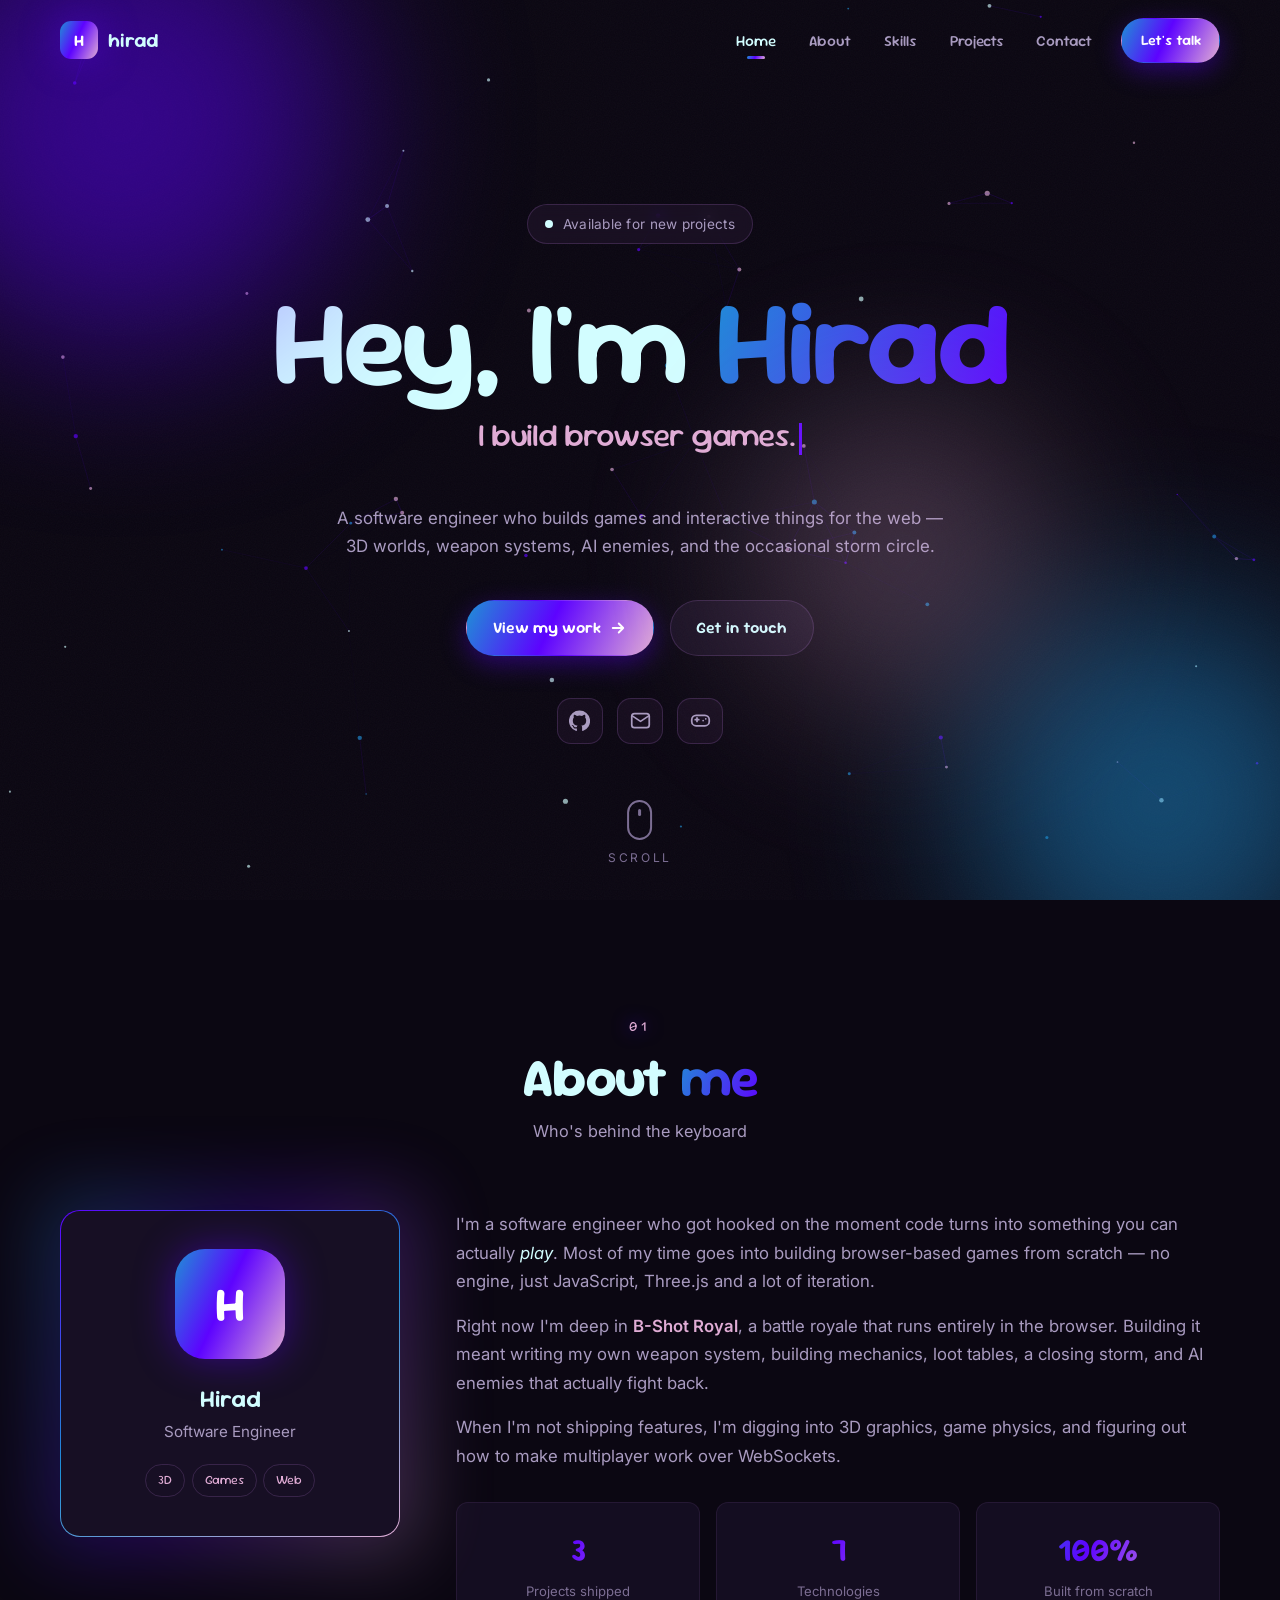
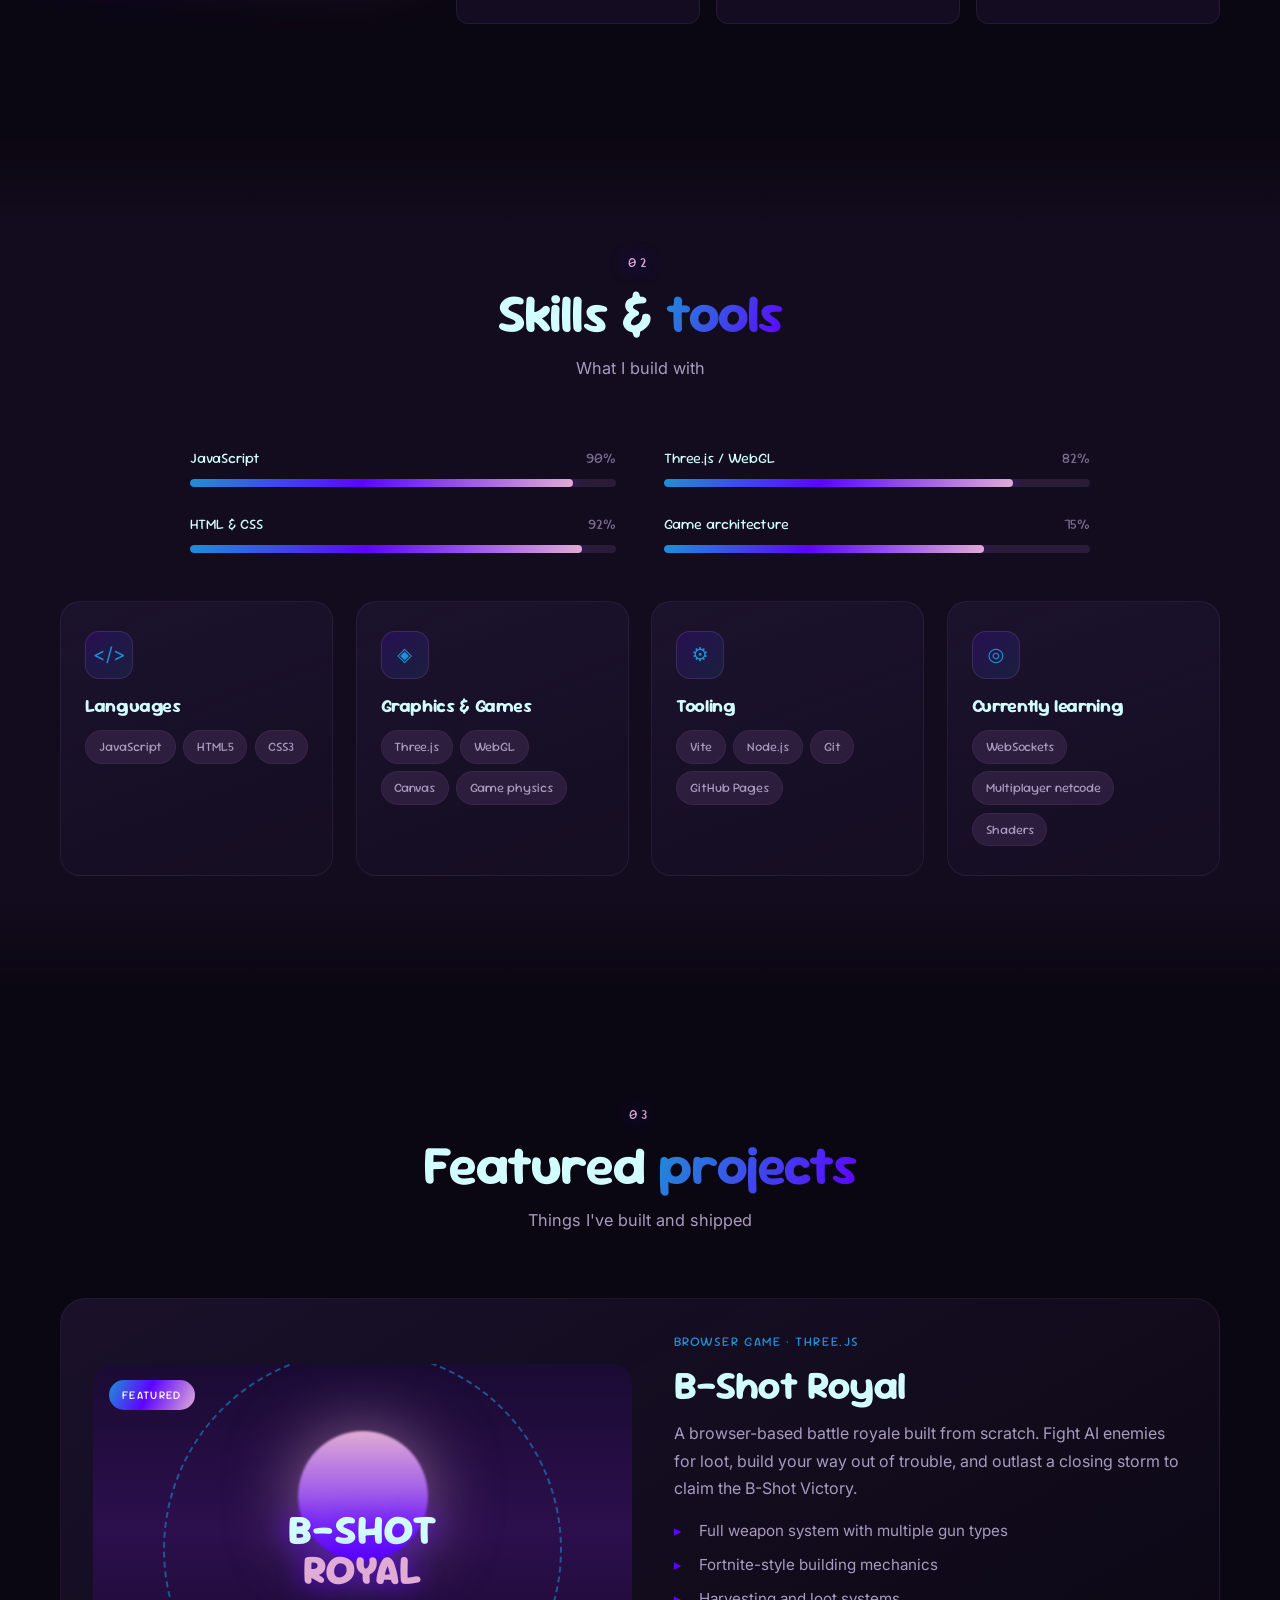
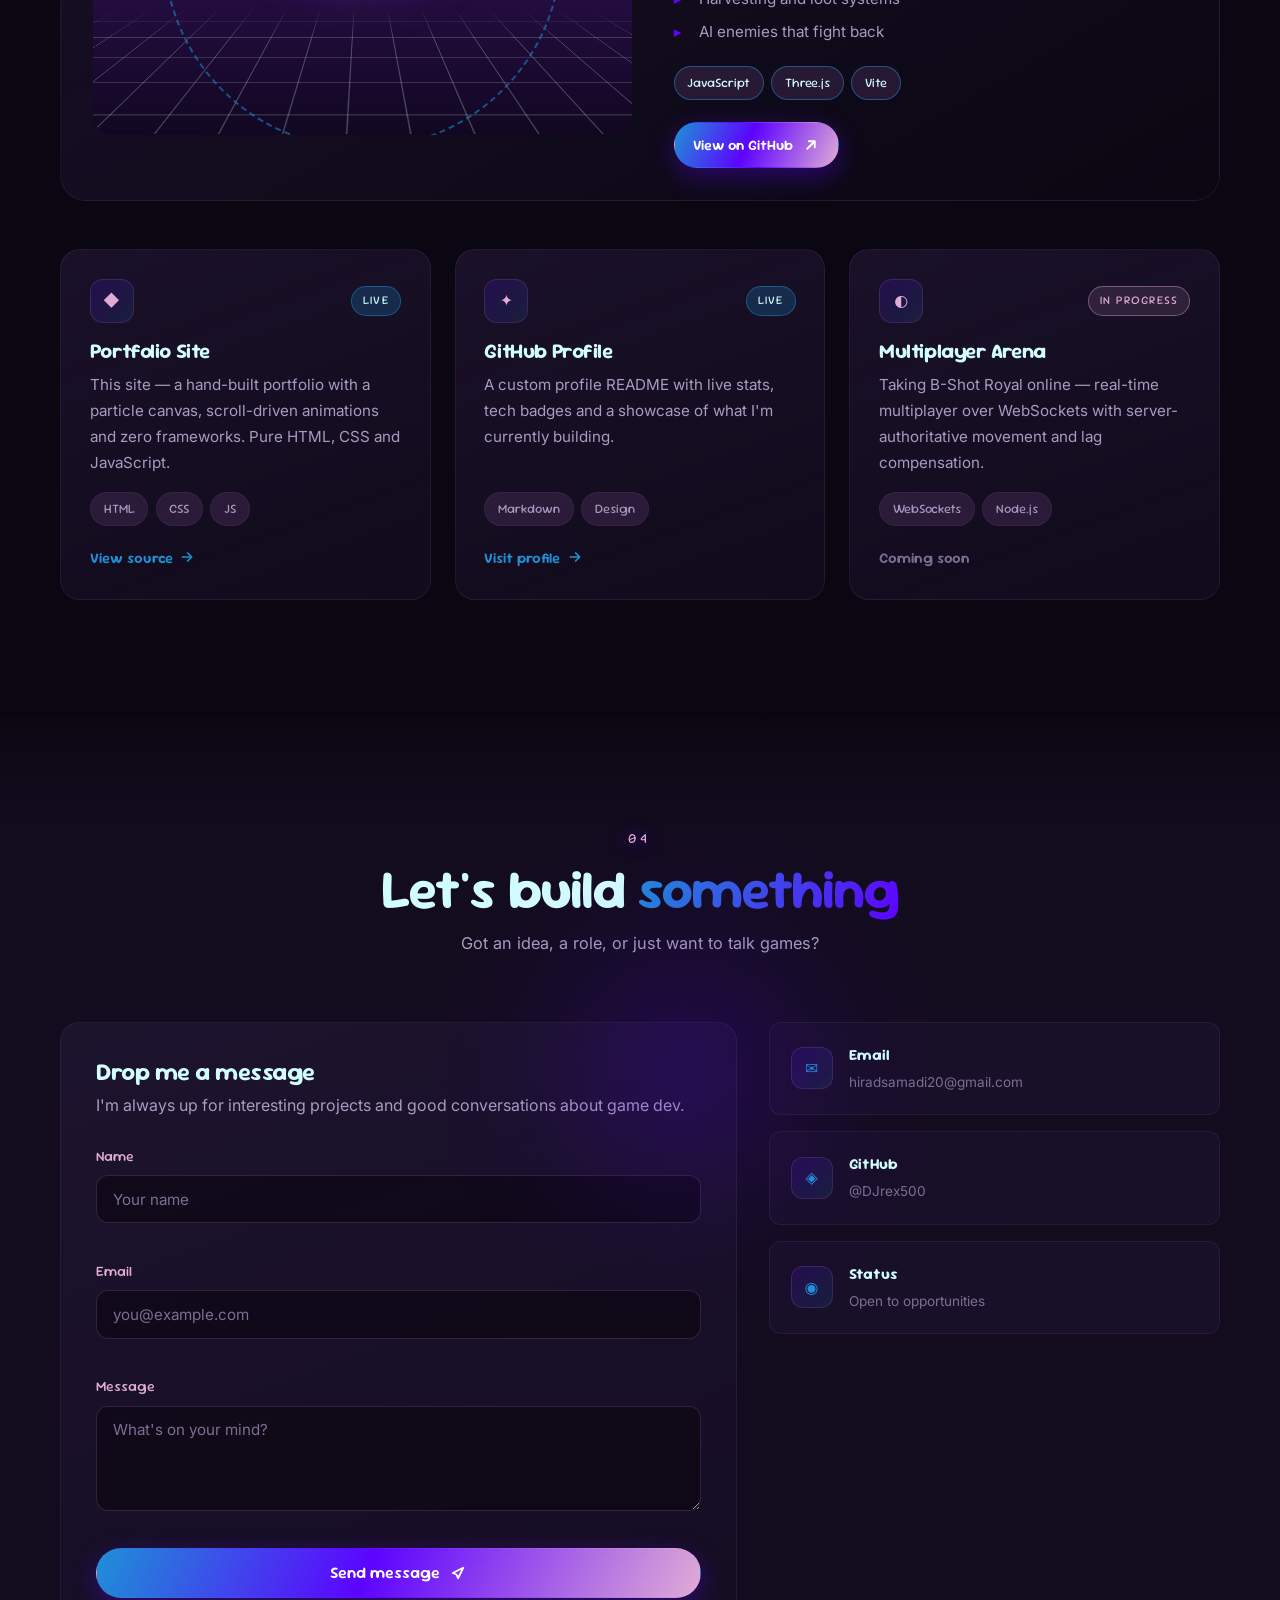
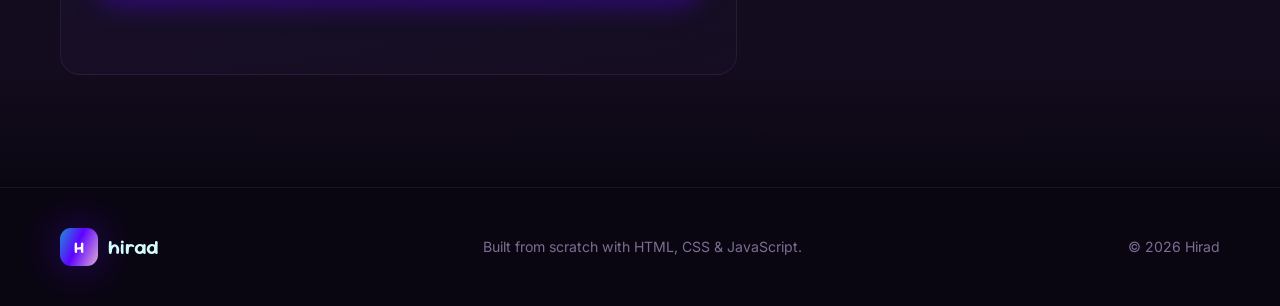
==== commit dc8972c4: "Deliver contact form submissions by email via FormSubmit Co-authored-by: Cursor <cursoragent@cursor." ====
--- a/index.html
+++ b/index.html
@@ -337,6 +337,7 @@
           <p>I'm always up for interesting projects and good conversations about game dev.</p>
 
           <form class="form" id="contact-form" novalidate>
+            <input type="text" name="_honey" class="honeypot" tabindex="-1" autocomplete="off" aria-hidden="true" />
             <div class="field">
               <label for="name">Name</label>
               <input type="text" id="name" name="name" placeholder="Your name" required />
@@ -352,8 +353,8 @@
               <textarea id="message" name="message" rows="4" placeholder="What's on your mind?" required></textarea>
               <span class="field__error"></span>
             </div>
-            <button type="submit" class="btn btn--primary btn--full">
-              Send message
+            <button type="submit" class="btn btn--primary btn--full" id="submit-btn">
+              <span id="submit-label">Send message</span>
               <svg viewBox="0 0 24 24" fill="none" stroke="currentColor" stroke-width="2.5"><path d="m5 12 14-7-7 14-2-5-5-2Z"/></svg>
             </button>
             <p class="form__note" id="form-note"></p>
@@ -361,11 +362,11 @@
         </div>
 
         <div class="contact__side">
-          <a class="contact__item" href="mailto:DJrex500@users.noreply.github.com">
+          <a class="contact__item" href="mailto:hiradsamadi20@gmail.com">
             <span class="contact__item-icon">✉</span>
             <span>
               <strong>Email</strong>
-              <em>DJrex500@users.noreply.github.com</em>
+              <em>hiradsamadi20@gmail.com</em>
             </span>
           </a>
           <a class="contact__item" href="https://github.com/DJrex500" target="_blank" rel="noopener">
--- a/styles.css
+++ b/styles.css
@@ -909,6 +909,20 @@
   color: var(--frozen-water);
   min-height: 1.2em;
 }
+.form__note.is-success { color: var(--frozen-water); }
+.form__note.is-error { color: #ff8fb0; }
+.form__note a { color: var(--blue-bell); text-decoration: underline; }
+
+.honeypot {
+  position: absolute;
+  left: -9999px;
+  width: 1px;
+  height: 1px;
+  opacity: 0;
+  pointer-events: none;
+}
+
+.btn:disabled { opacity: .6; cursor: wait; transform: none; }
 
 .contact__side { display: grid; gap: 1rem; }
 .contact__item {
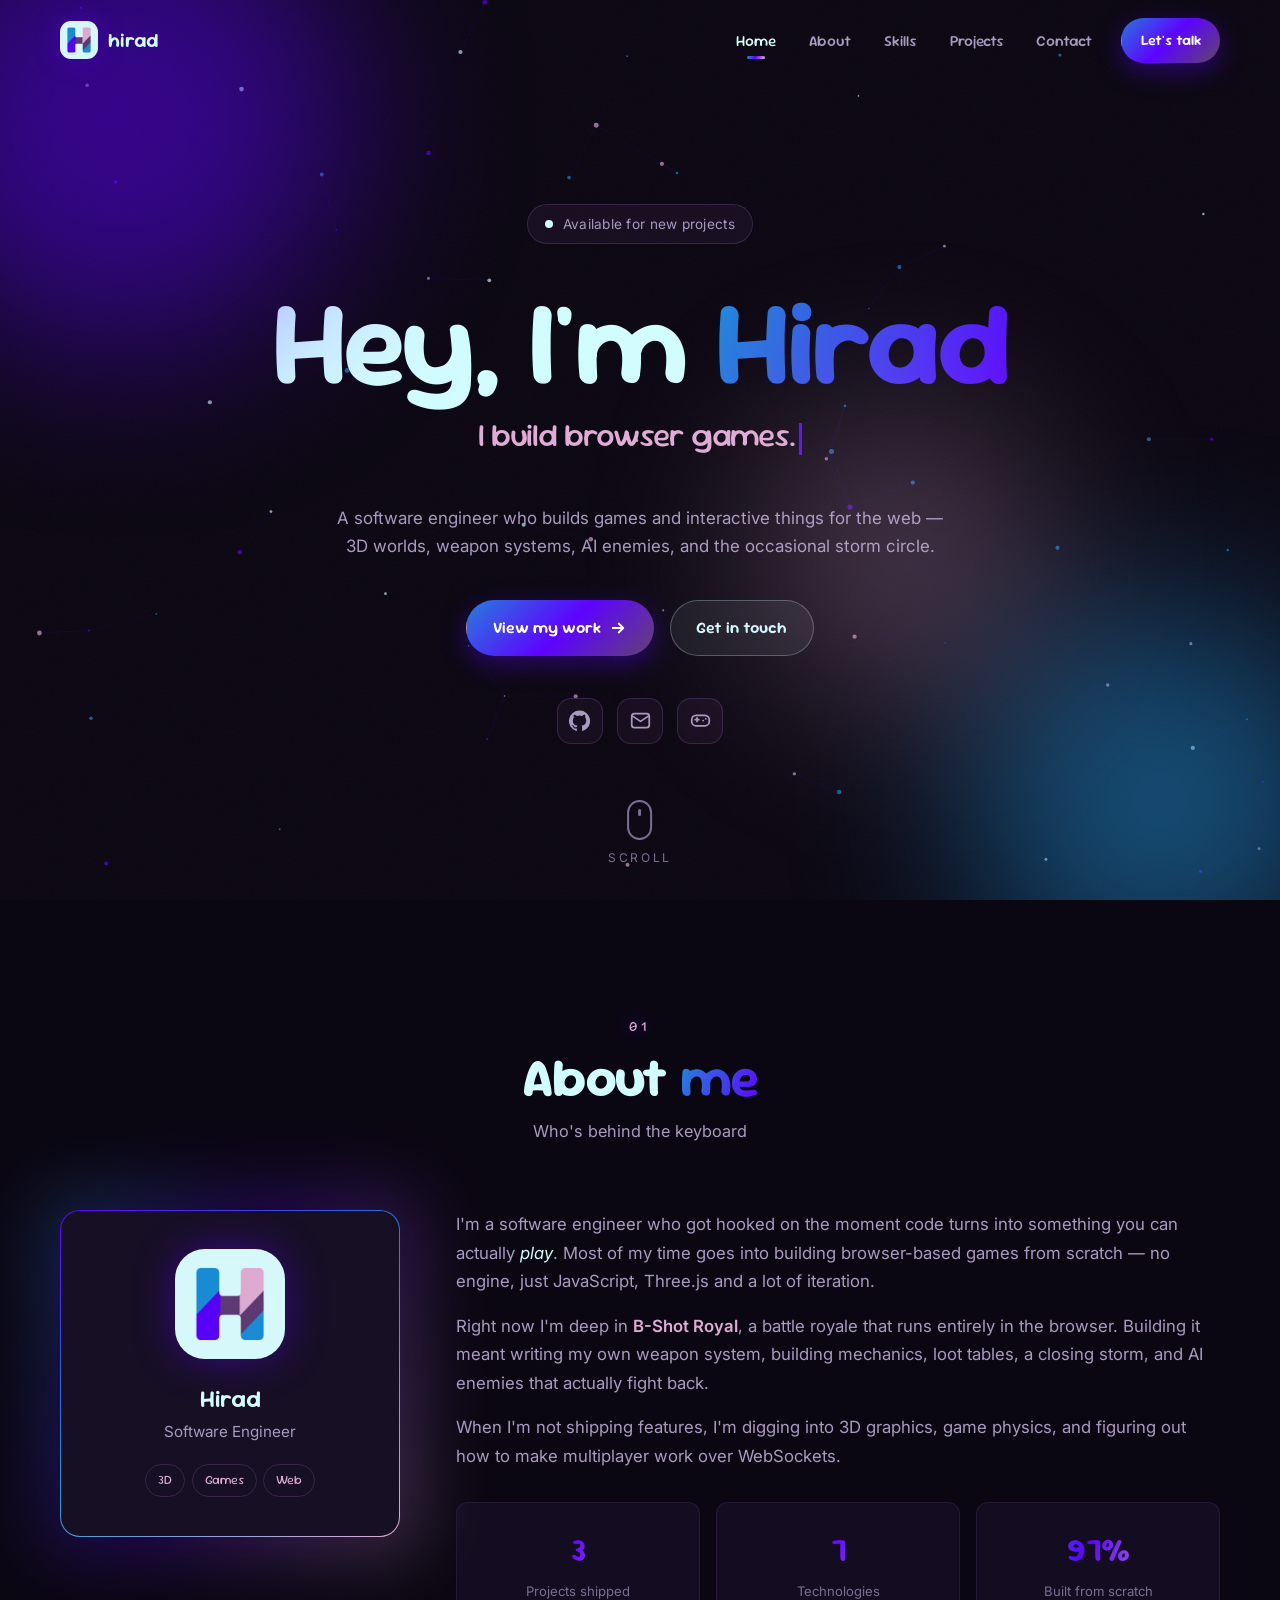
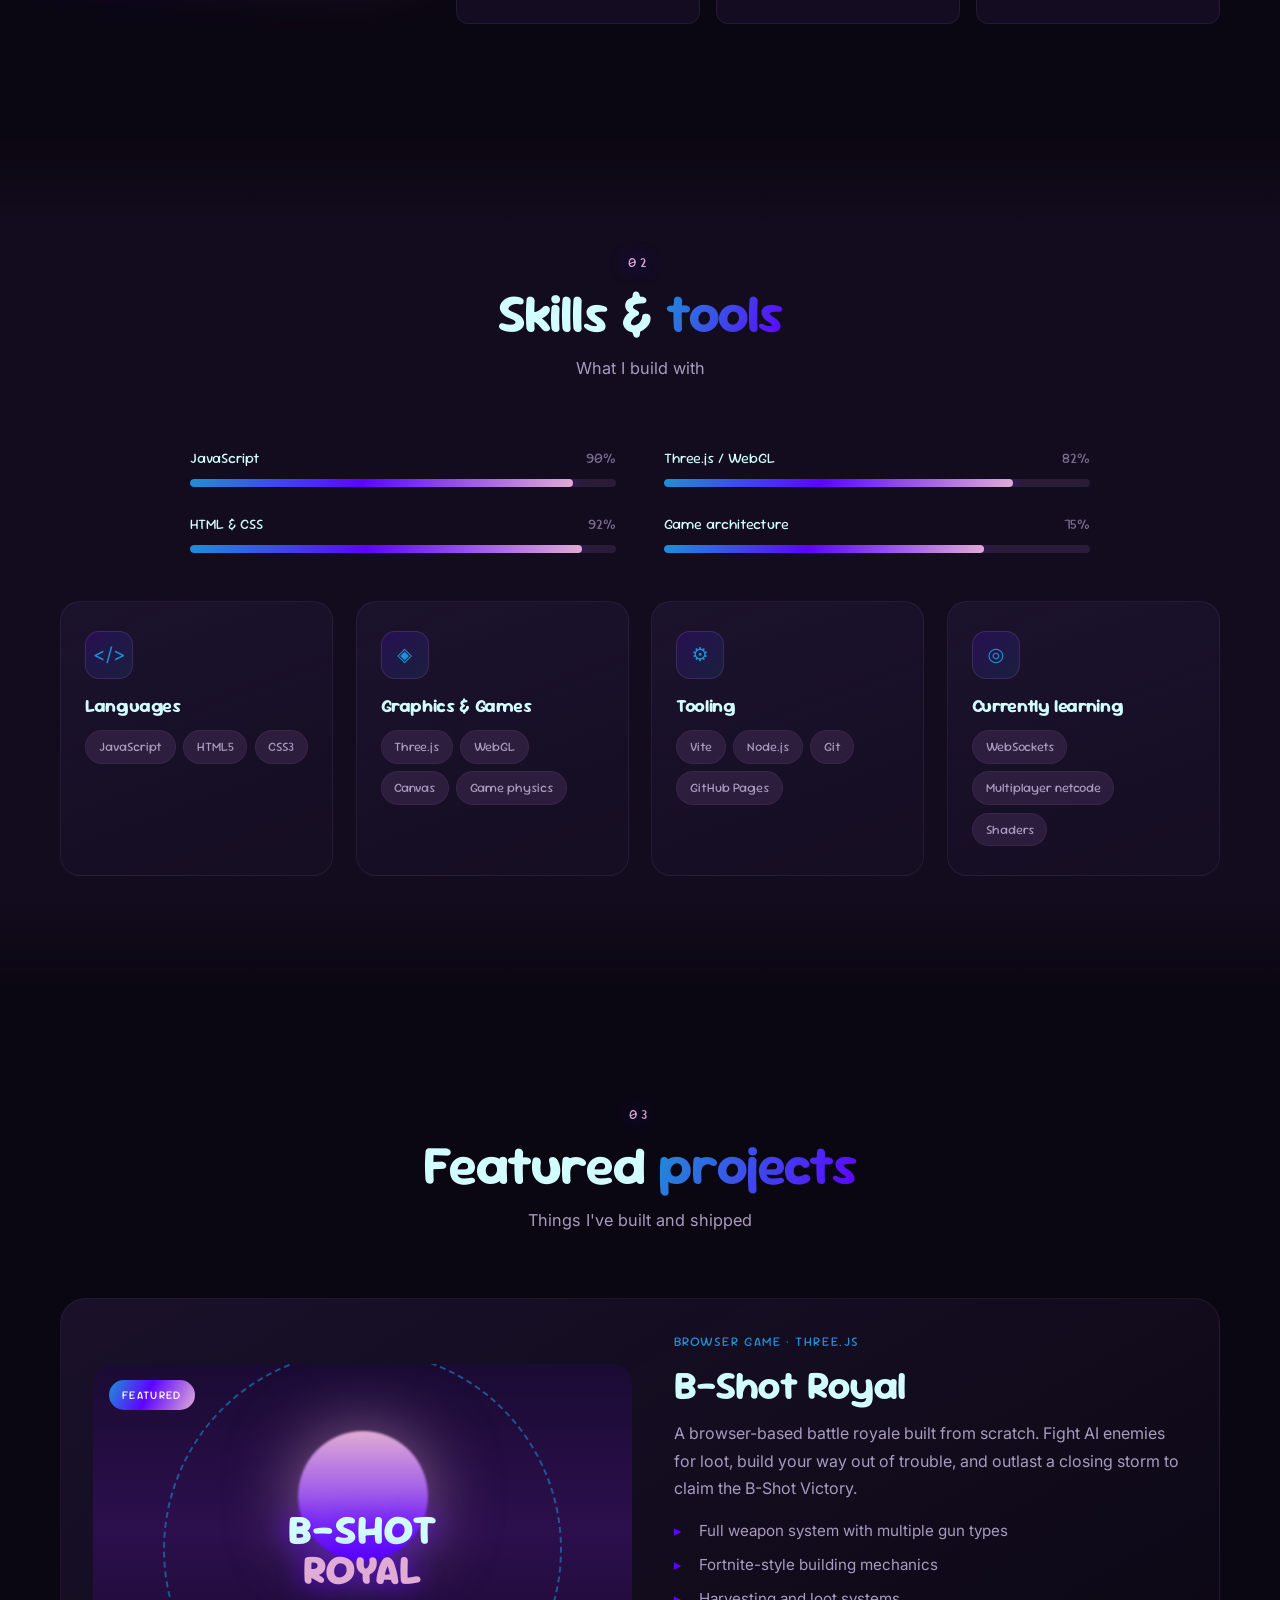
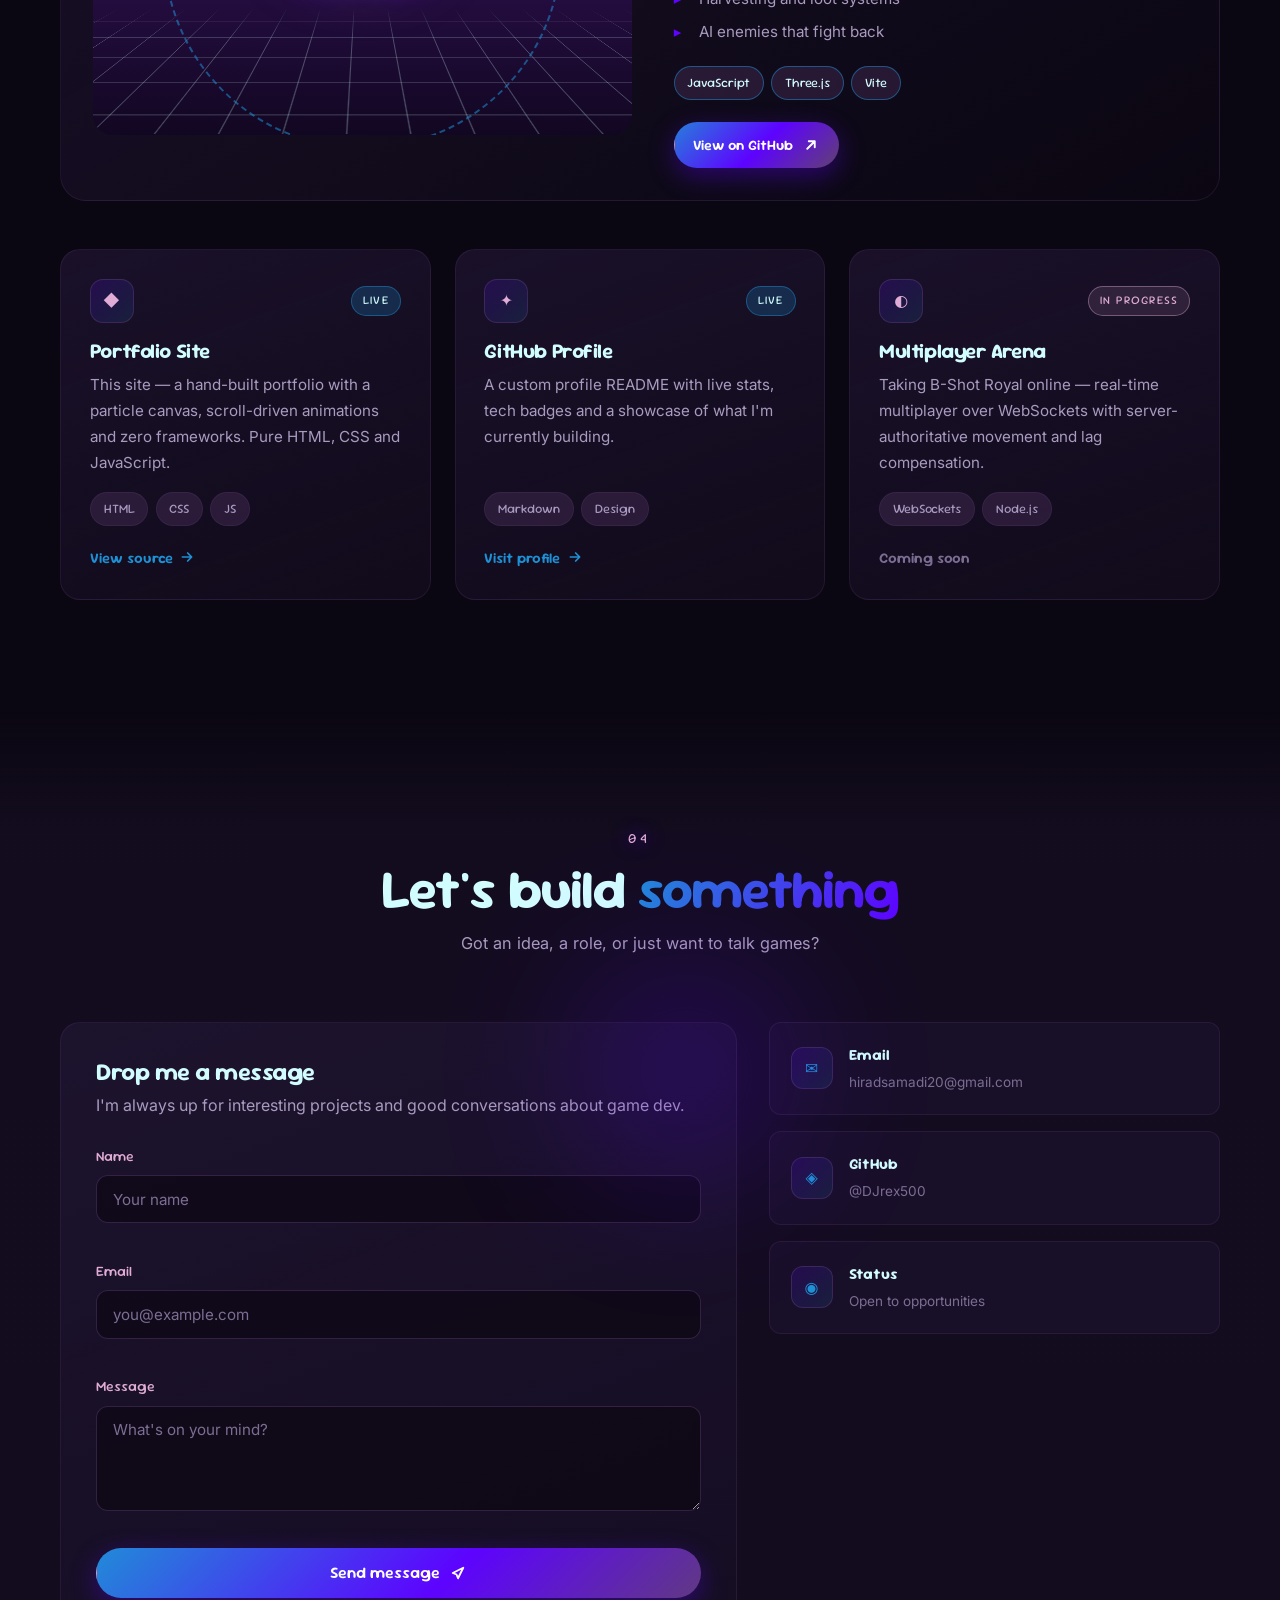
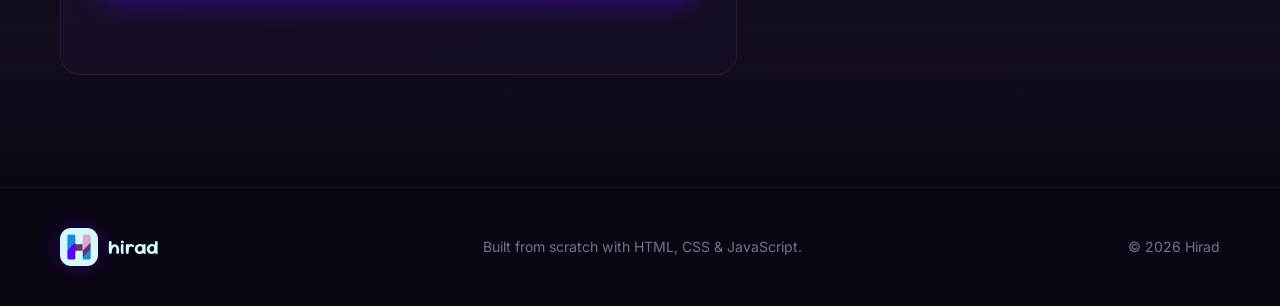
==== commit 2ed8067f: "Use logo mark for branding and match button gradients to it Co-authored-by: Cursor <cursoragent@curs" ====
--- a/index.html
+++ b/index.html
@@ -11,7 +11,8 @@
 <link href="https://fonts.googleapis.com/css2?family=Sour+Gummy:wght@300;400;500;600;700;800&family=Inter:wght@300;400;500;600&display=swap" rel="stylesheet" />
 
 <link rel="stylesheet" href="styles.css" />
-<link rel="icon" href="data:image/svg+xml,<svg xmlns='http://www.w3.org/2000/svg' viewBox='0 0 100 100'><text y='.9em' font-size='90'>%F0%9F%8E%AE</text></svg>" />
+<link rel="icon" href="logo.png" type="image/png" />
+<link rel="apple-touch-icon" href="logo.png" />
 </head>
 <body>
 
@@ -24,7 +25,7 @@
 <header class="nav" id="nav">
   <div class="container nav__inner">
     <a href="#home" class="nav__logo">
-      <span class="nav__logo-mark">H</span>
+      <img class="nav__logo-mark" src="logo.png" alt="" width="38" height="38" />
       <span class="nav__logo-text">hirad</span>
     </a>
 
@@ -110,7 +111,7 @@
           <div class="avatar-card tilt">
             <div class="avatar-card__glow"></div>
             <div class="avatar-card__inner">
-              <div class="avatar">H</div>
+              <img class="avatar" src="logo.png" alt="Hirad logo" width="110" height="110" />
               <p class="avatar-card__name">Hirad</p>
               <p class="avatar-card__role">Software Engineer</p>
               <div class="avatar-card__chips">
@@ -393,7 +394,7 @@
 <footer class="footer">
   <div class="container footer__inner">
     <a href="#home" class="nav__logo">
-      <span class="nav__logo-mark">H</span>
+      <img class="nav__logo-mark" src="logo.png" alt="" width="38" height="38" />
       <span class="nav__logo-text">hirad</span>
     </a>
     <p class="footer__text">Built from scratch with HTML, CSS &amp; JavaScript.</p>
--- a/styles.css
+++ b/styles.css
@@ -27,6 +27,12 @@
 
   /* Effects */
   --grad-main: linear-gradient(115deg, var(--blue-bell), var(--electric-indigo) 45%, var(--pink-orchid));
+  /* Mirrors the diagonal colour order of the logo mark */
+  --grad-logo: linear-gradient(135deg,
+      var(--blue-bell) 0%,
+      var(--electric-indigo) 34%,
+      var(--velvet-purple) 60%,
+      var(--pink-orchid) 100%);
   --grad-soft: linear-gradient(135deg, rgba(93, 3, 255, .18), rgba(30, 145, 214, .12));
   --glow-indigo: 0 0 40px rgba(93, 3, 255, .45);
   --glow-blue:   0 0 40px rgba(30, 145, 214, .35);
@@ -165,15 +171,15 @@
 
 .nav__logo { display: flex; align-items: center; gap: .6rem; }
 .nav__logo-mark {
-  display: grid;
-  place-items: center;
   width: 38px; height: 38px;
   border-radius: 11px;
-  background: var(--grad-main);
-  font-family: var(--font-display);
-  font-weight: 700;
-  color: #fff;
-  box-shadow: var(--glow-indigo);
+  object-fit: cover;
+  box-shadow: 0 0 26px rgba(93, 3, 255, .35);
+  transition: transform .35s var(--ease), box-shadow .35s;
+}
+.nav__logo:hover .nav__logo-mark {
+  transform: rotate(-6deg) scale(1.06);
+  box-shadow: 0 0 34px rgba(93, 3, 255, .6);
 }
 .nav__logo-text {
   font-family: var(--font-display);
@@ -249,24 +255,30 @@
 .btn svg { width: 18px; height: 18px; stroke-linecap: round; stroke-linejoin: round; }
 
 .btn--primary {
-  background: var(--grad-main);
+  background: var(--grad-logo);
+  background-size: 180% 180%;
+  background-position: 0% 50%;
   color: #fff;
   box-shadow: 0 8px 26px rgba(93, 3, 255, .38);
+  transition: transform .25s var(--ease), box-shadow .25s, background-position .5s var(--ease);
 }
 .btn--primary:hover {
   transform: translateY(-3px);
+  background-position: 100% 50%;
   box-shadow: 0 14px 38px rgba(93, 3, 255, .55);
 }
 
+/* Echoes the pale cyan panel the logo sits on */
 .btn--ghost {
-  background: rgba(97, 63, 117, .16);
-  border-color: var(--line);
+  background: rgba(210, 253, 255, .07);
+  border-color: rgba(210, 253, 255, .28);
   color: var(--frozen-water);
 }
 .btn--ghost:hover {
   transform: translateY(-3px);
   border-color: var(--blue-bell);
-  background: rgba(30, 145, 214, .16);
+  background: rgba(30, 145, 214, .18);
+  box-shadow: 0 10px 30px rgba(30, 145, 214, .3);
 }
 
 .btn--small { padding: .6rem 1.15rem; font-size: .9rem; }
@@ -519,14 +531,8 @@
 .avatar {
   width: 110px; height: 110px;
   margin: 0 auto 1.2rem;
-  display: grid;
-  place-items: center;
   border-radius: 30px;
-  background: var(--grad-main);
-  font-family: var(--font-display);
-  font-size: 3rem;
-  font-weight: 700;
-  color: #fff;
+  object-fit: cover;
   box-shadow: var(--glow-indigo);
 }
 .avatar-card__name {
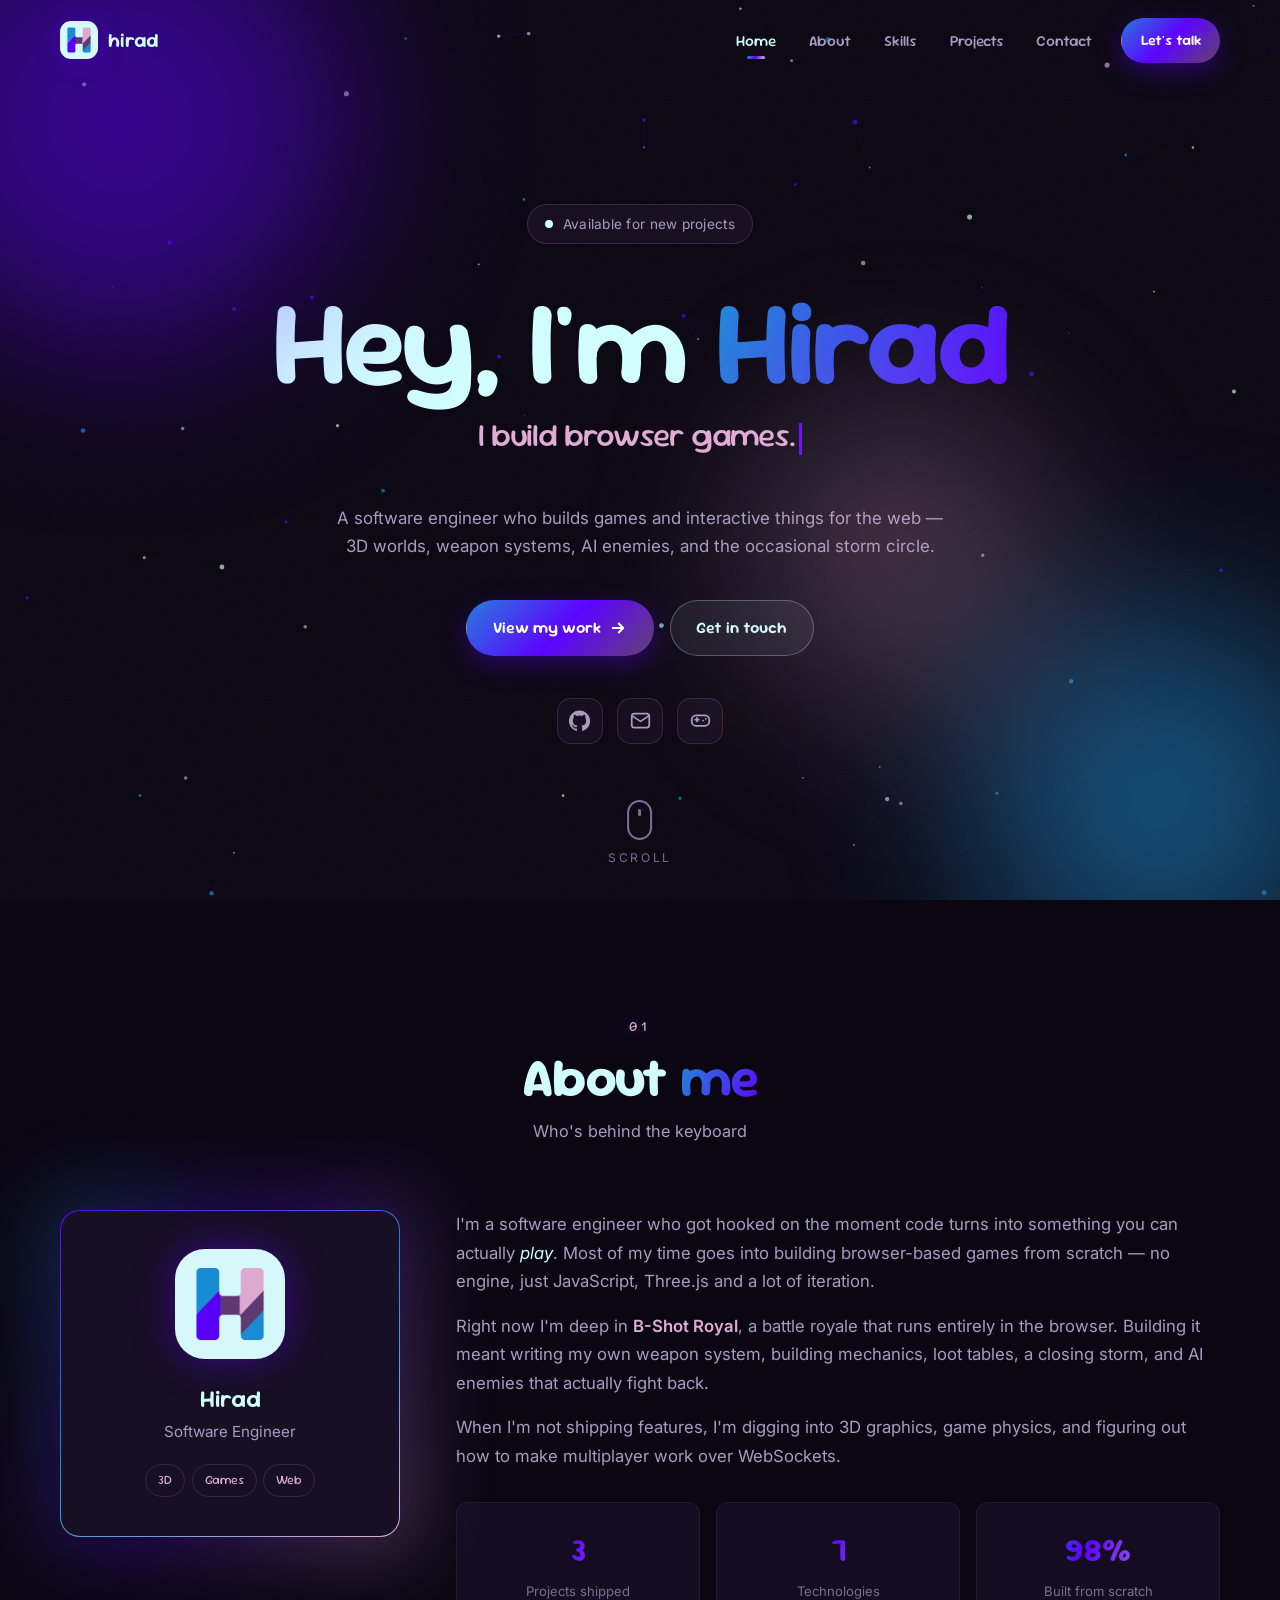
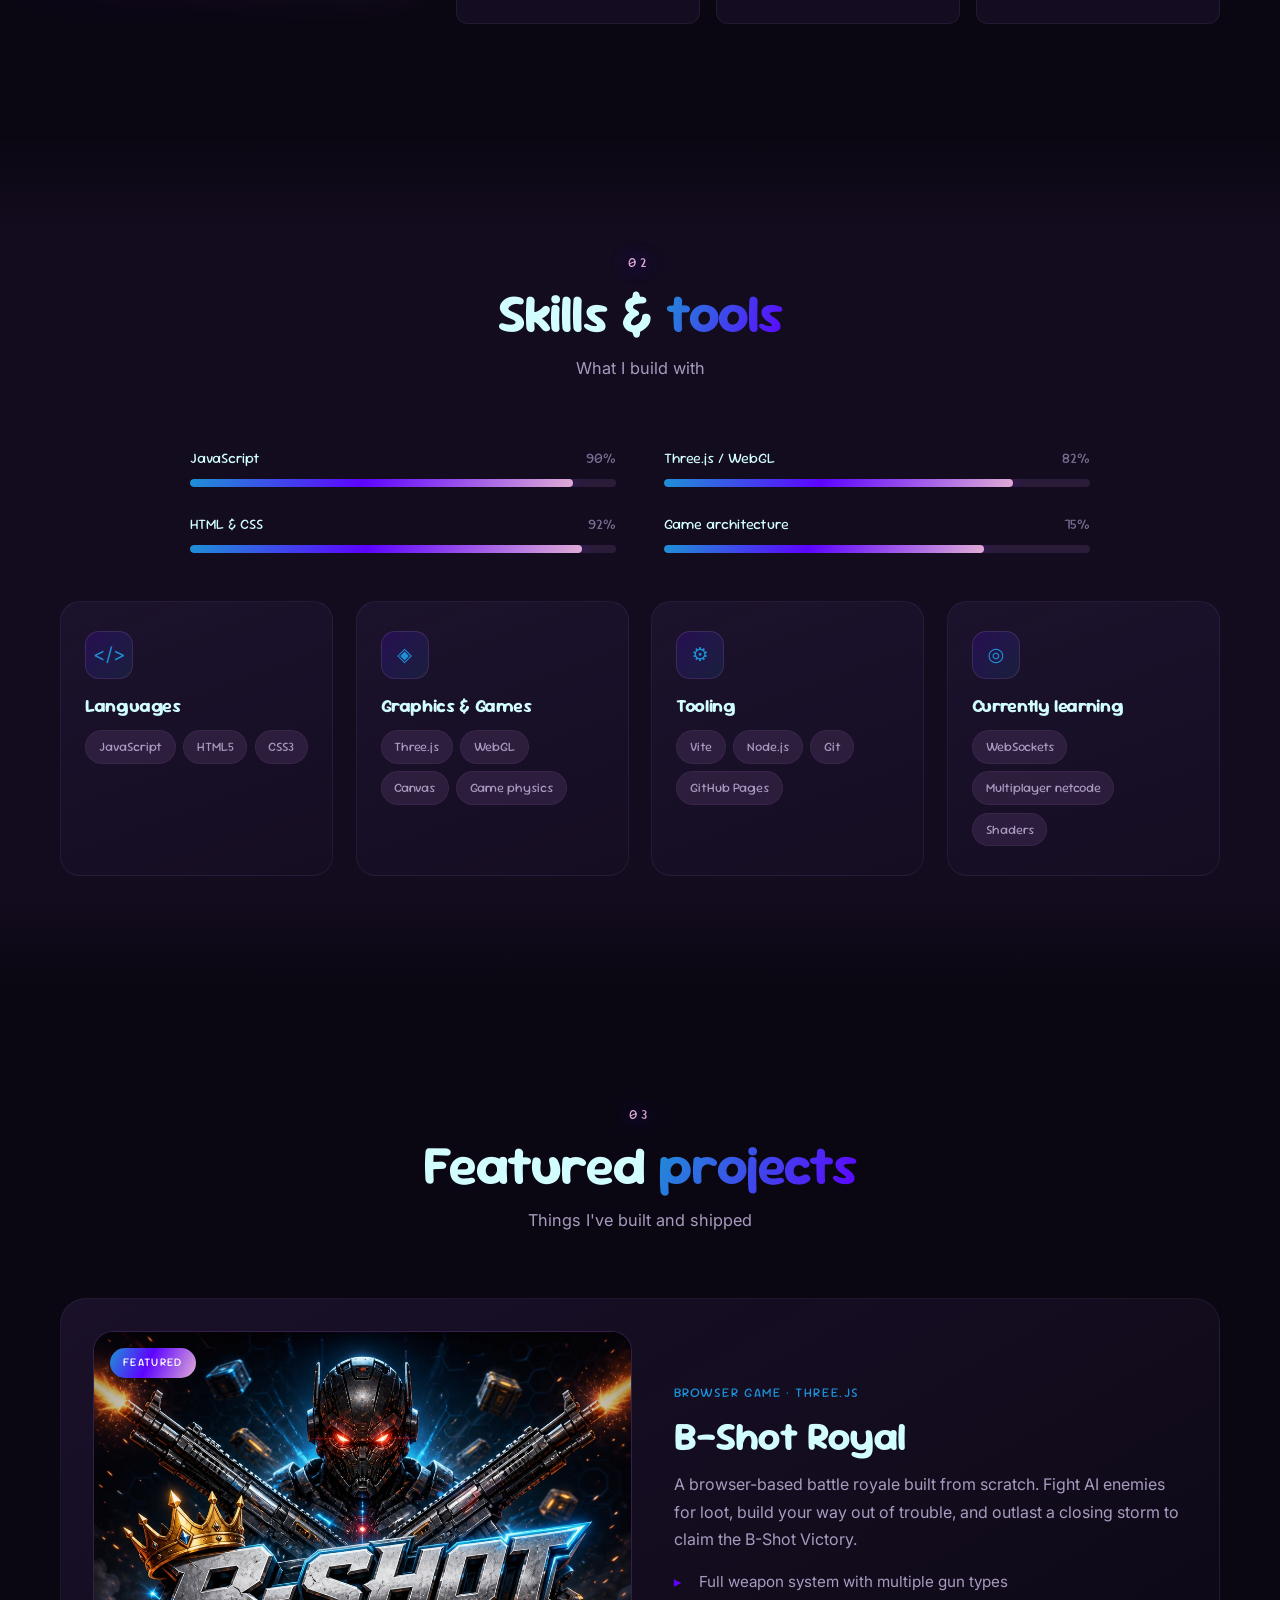
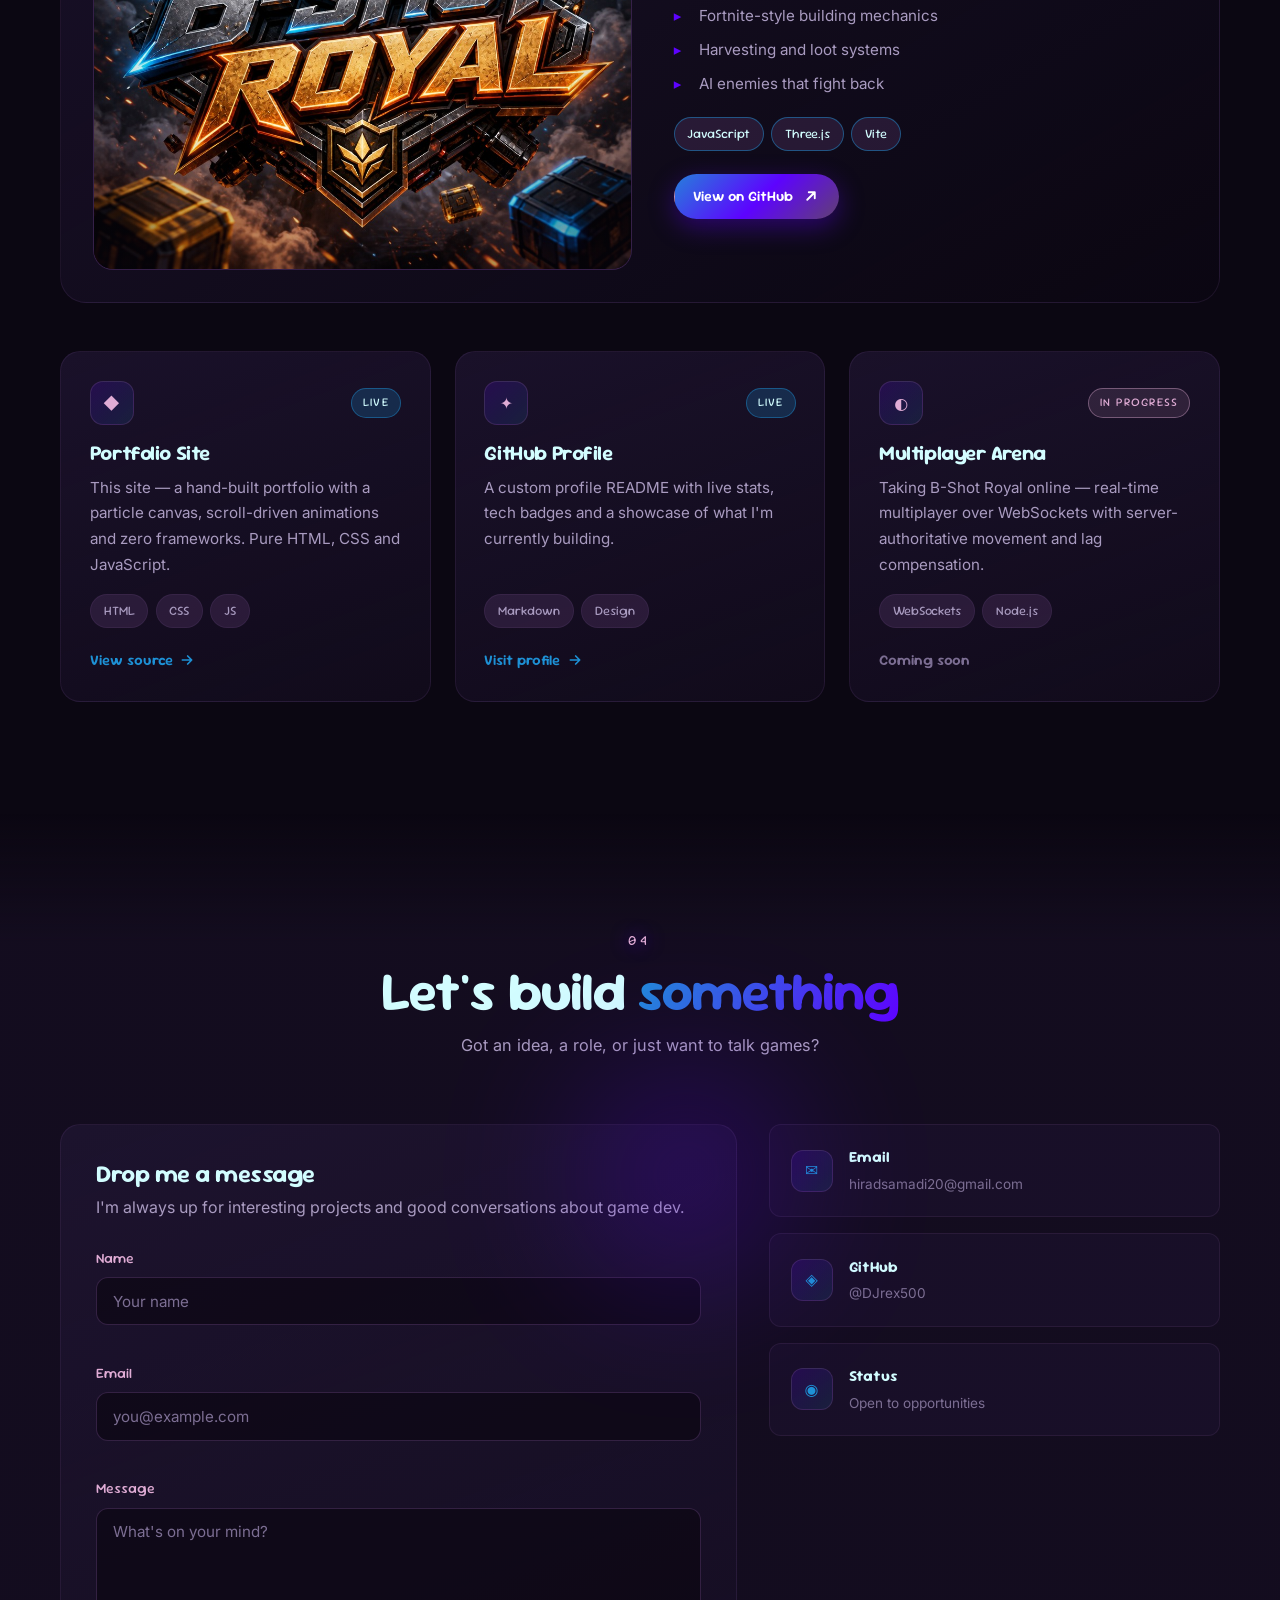
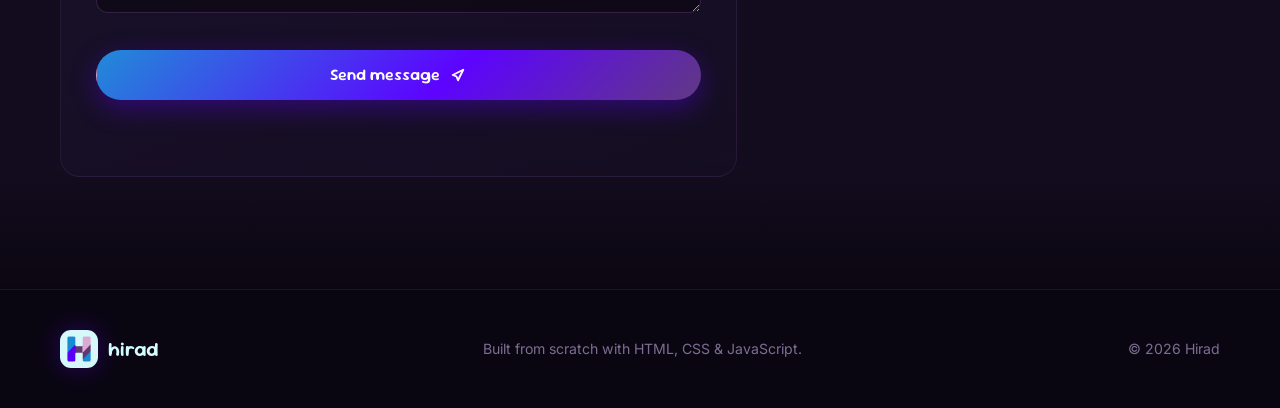
==== commit cfacb7e0: "Show B-Shot Royal key art on the featured project card Co-authored-by: Cursor <cursoragent@cursor.co" ====
--- a/index.html
+++ b/index.html
@@ -236,10 +236,7 @@
         <div class="feature__media">
           <div class="feature__scene">
             <span class="feature__badge">Featured</span>
-            <div class="scene-grid"></div>
-            <div class="scene-sun"></div>
-            <div class="scene-storm"></div>
-            <p class="scene-title">B-SHOT<br><span>ROYAL</span></p>
+            <img class="feature__img" src="b-shot-royal.png" alt="B-Shot Royal key art" width="1024" height="1024" />
           </div>
         </div>
 
--- a/styles.css
+++ b/styles.css
@@ -680,12 +680,26 @@
 
 .feature__scene {
   position: relative;
-  aspect-ratio: 16 / 11;
+  aspect-ratio: 1 / 1;
   border-radius: var(--radius);
   overflow: hidden;
-  background: linear-gradient(180deg, #1a0b33 0%, #2c0f4d 45%, #120722 100%);
-  display: grid;
-  place-items: center;
+  border: 1px solid var(--line);
+  background: #120722;
+}
+.feature__img {
+  width: 100%;
+  height: 100%;
+  object-fit: cover;
+  transition: transform .7s var(--ease);
+}
+.feature__scene:hover .feature__img { transform: scale(1.06); }
+/* Blends the art's edges into the card instead of ending on a hard line */
+.feature__scene::after {
+  content: "";
+  position: absolute;
+  inset: 0;
+  pointer-events: none;
+  background: radial-gradient(circle at 50% 45%, transparent 55%, rgba(11, 7, 18, .55));
 }
 .feature__badge {
   position: absolute;
@@ -700,55 +714,6 @@
   background: var(--grad-main);
   color: #fff;
 }
-.scene-grid {
-  position: absolute;
-  inset: 45% -50% -10% -50%;
-  background-image:
-    linear-gradient(rgba(210, 253, 255, .28) 1px, transparent 1px),
-    linear-gradient(90deg, rgba(210, 253, 255, .28) 1px, transparent 1px);
-  background-size: 44px 44px;
-  transform: perspective(340px) rotateX(62deg);
-  animation: gridMove 6s linear infinite;
-  mask-image: linear-gradient(transparent, #000 40%);
-  -webkit-mask-image: linear-gradient(transparent, #000 40%);
-}
-@keyframes gridMove {
-  to { background-position: 0 44px; }
-}
-.scene-sun {
-  position: absolute;
-  top: 18%;
-  width: 130px; height: 130px;
-  border-radius: 50%;
-  background: linear-gradient(180deg, var(--pink-orchid), var(--electric-indigo));
-  filter: blur(1px);
-  box-shadow: 0 0 70px rgba(224, 172, 213, .55);
-}
-.scene-storm {
-  position: absolute;
-  width: 74%;
-  aspect-ratio: 1;
-  border: 2px dashed rgba(30, 145, 214, .55);
-  border-radius: 50%;
-  animation: stormPulse 7s ease-in-out infinite;
-}
-@keyframes stormPulse {
-  50% { transform: scale(.72); opacity: .5; }
-}
-.scene-title {
-  position: relative;
-  z-index: 2;
-  margin: 0;
-  font-family: var(--font-display);
-  font-size: clamp(1.6rem, 4.4vw, 2.6rem);
-  font-weight: 800;
-  line-height: .95;
-  text-align: center;
-  color: var(--frozen-water);
-  text-shadow: 0 0 26px rgba(93, 3, 255, .9);
-}
-.scene-title span { color: var(--pink-orchid); }
-
 .feature__eyebrow {
   font-size: .82rem;
   letter-spacing: .12em;
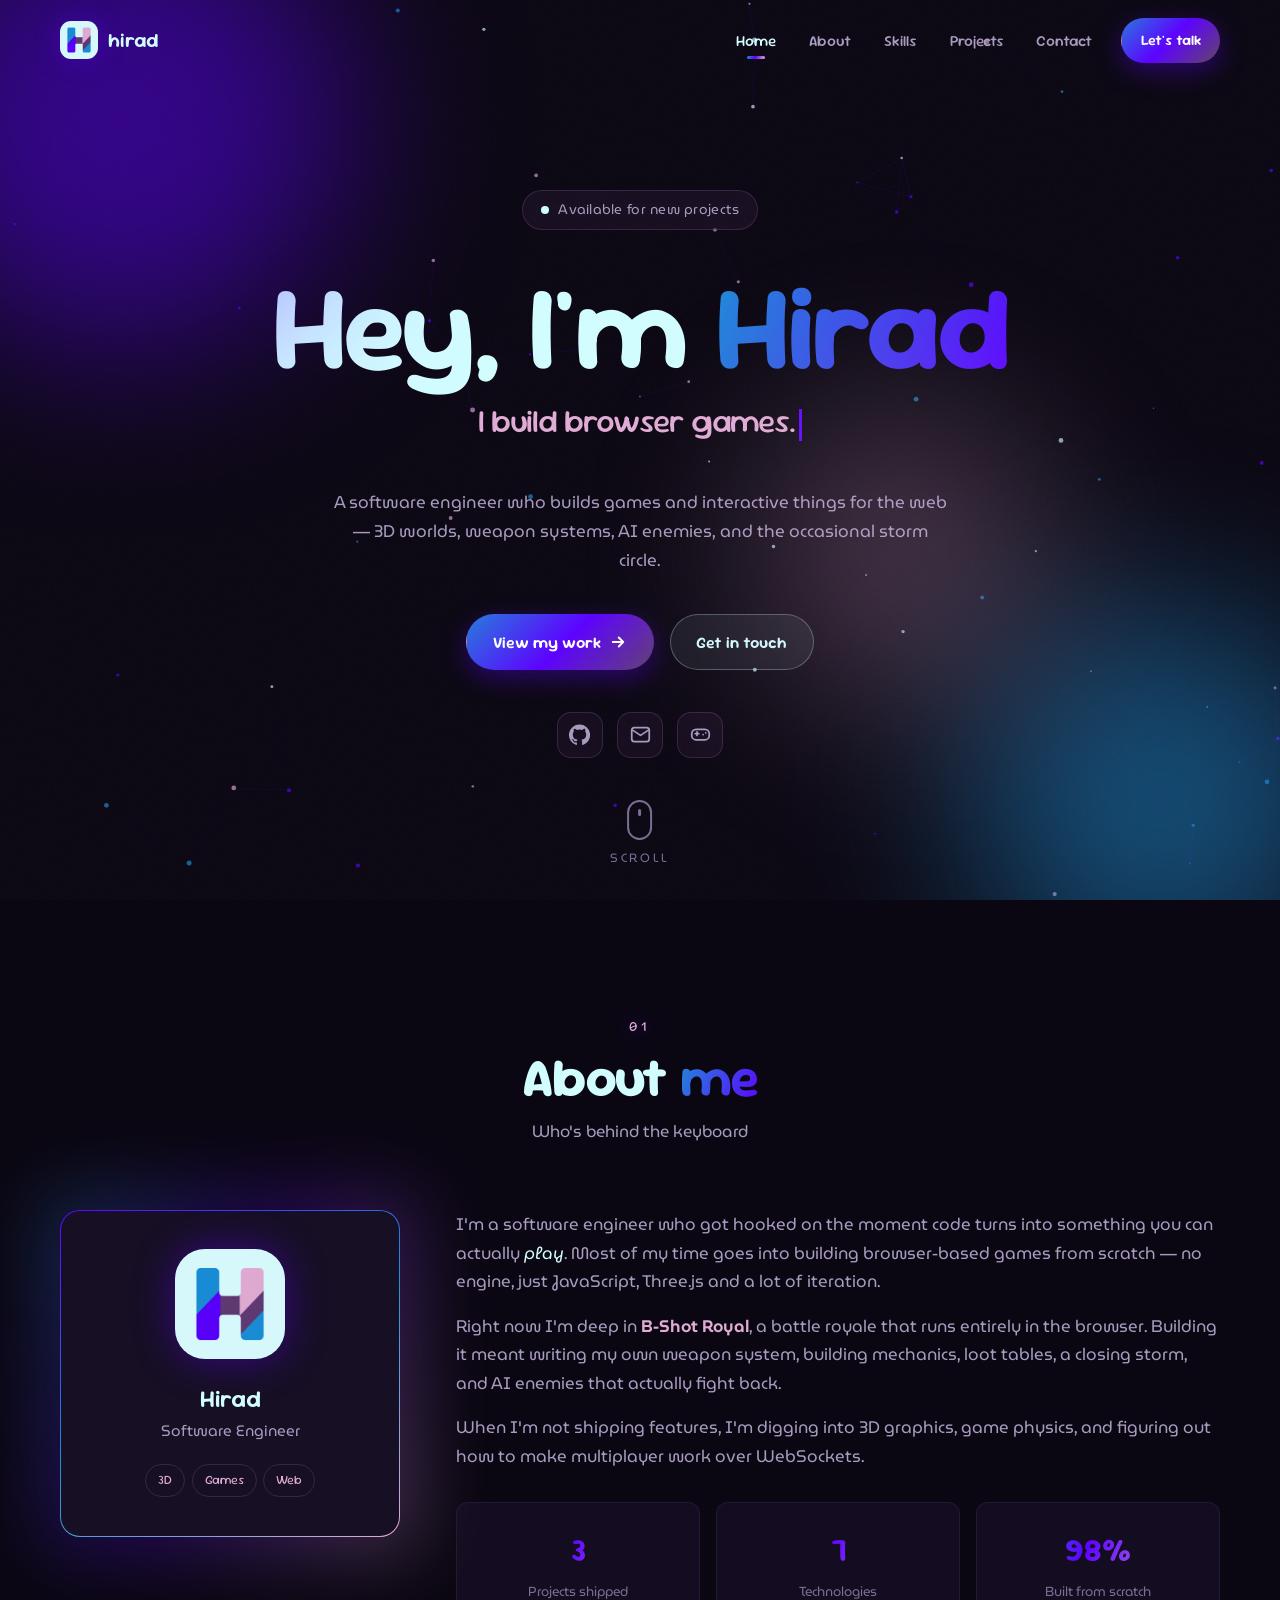
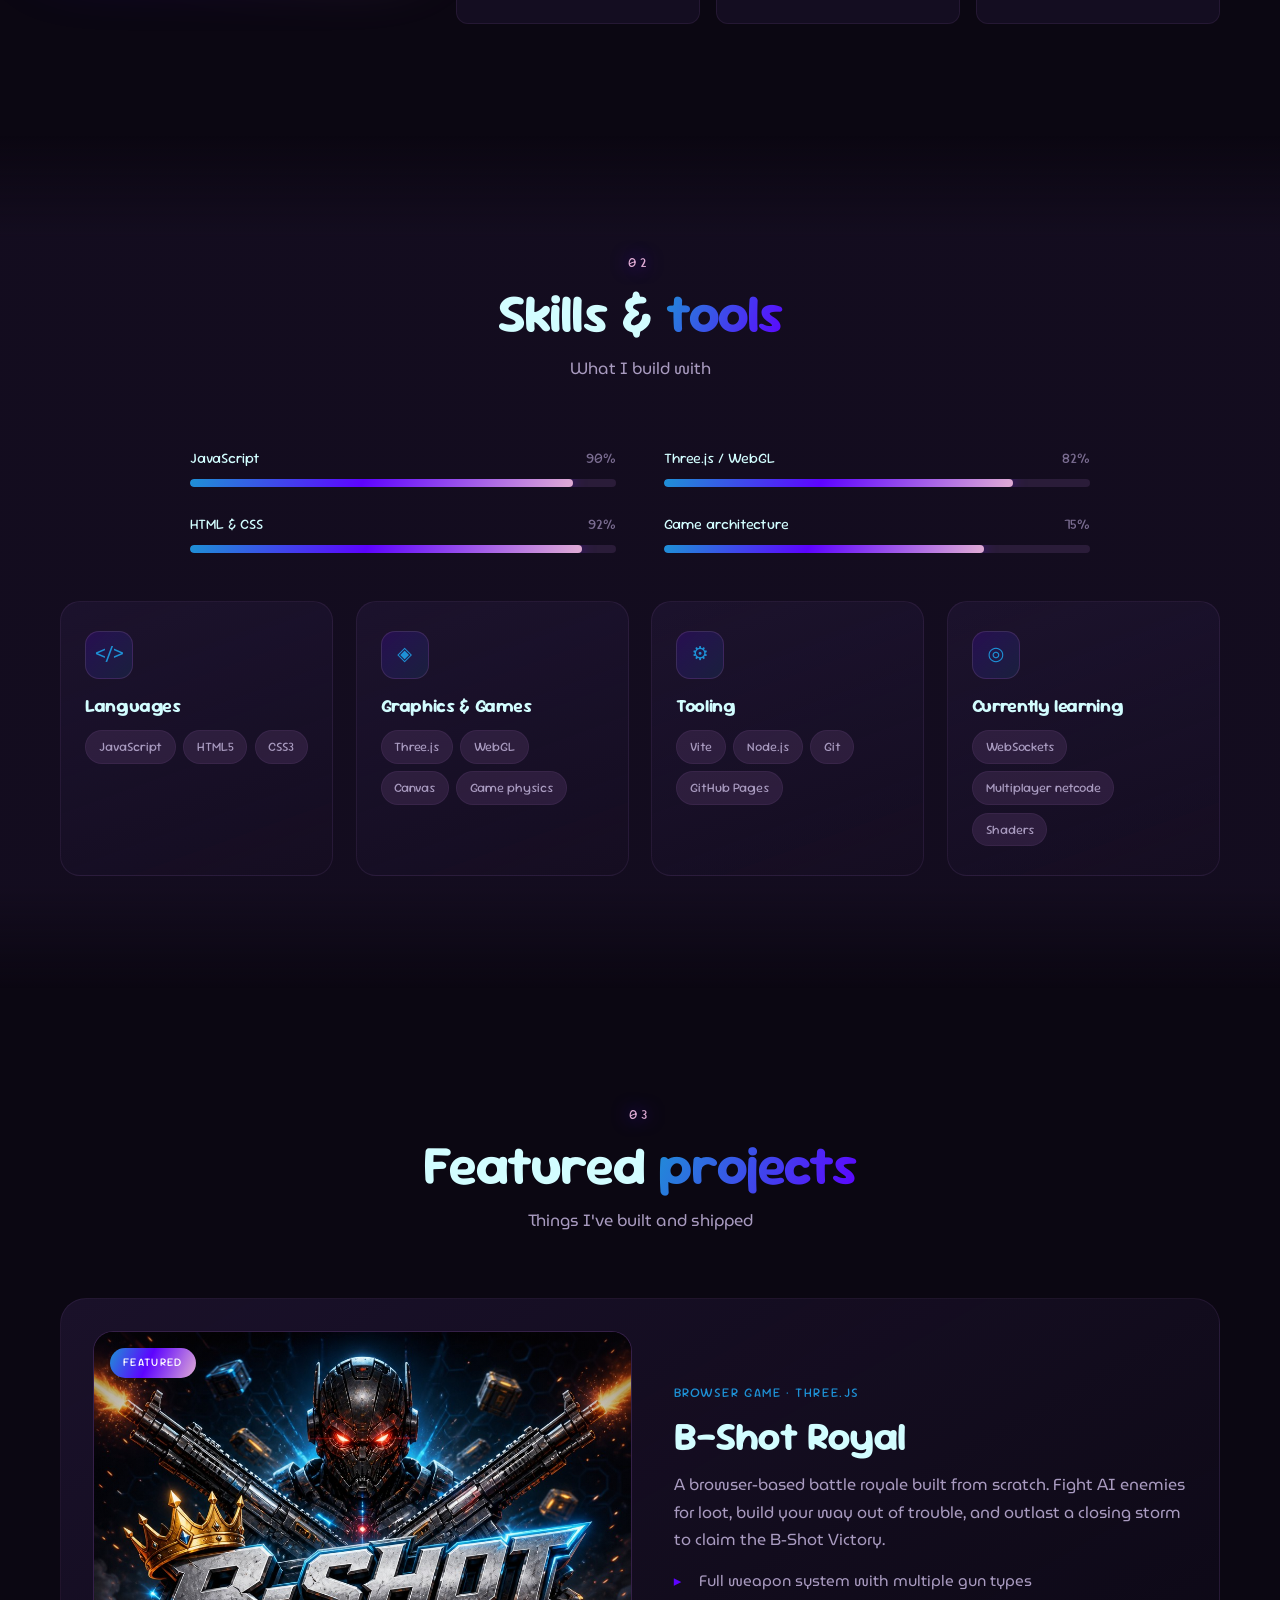
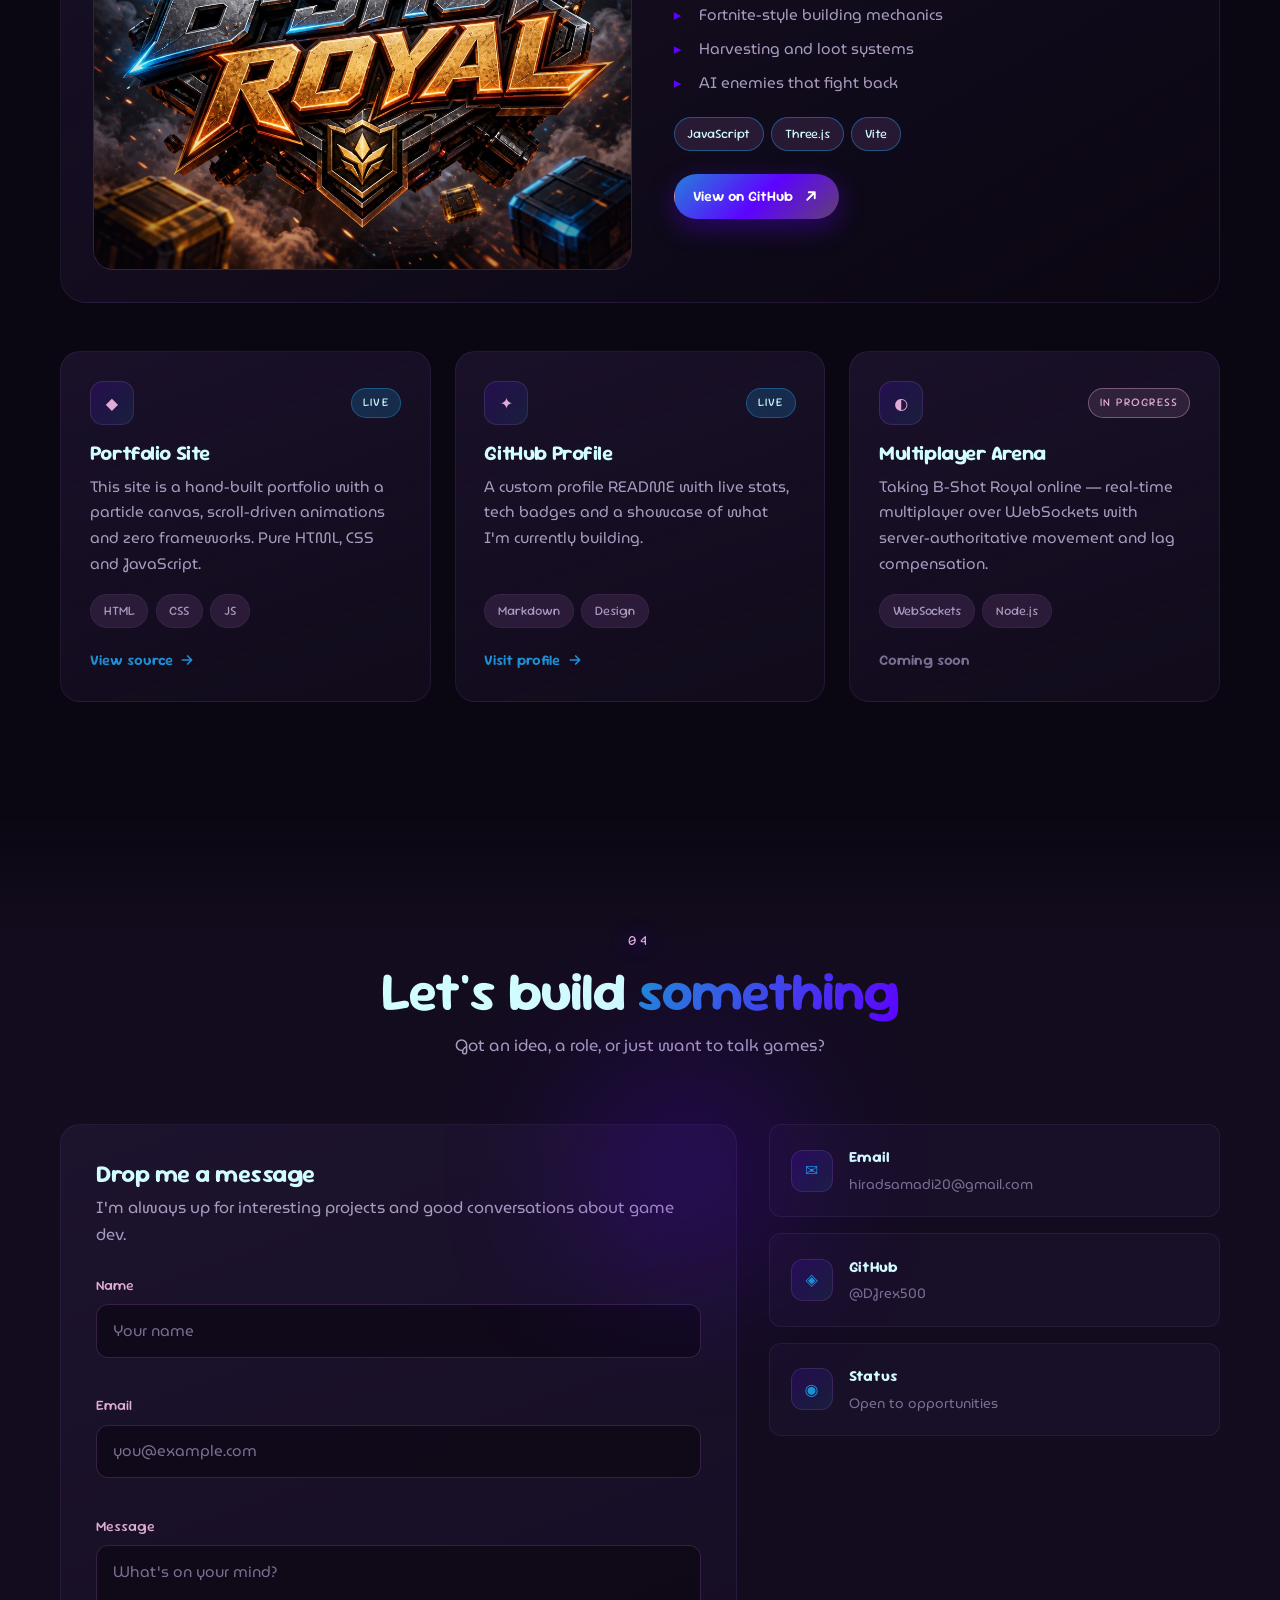
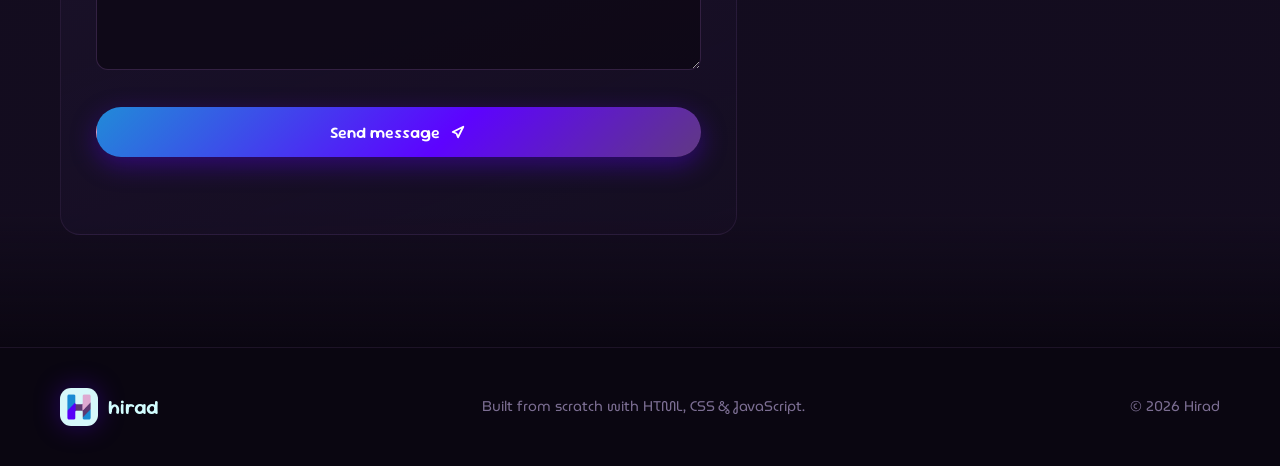
==== commit 8f3dbab5: "Use MuseoModerno for body text instead of Inter Co-authored-by: Cursor <cursoragent@cursor.com>" ====
--- a/index.html
+++ b/index.html
@@ -8,7 +8,7 @@
 
 <link rel="preconnect" href="https://fonts.googleapis.com" />
 <link rel="preconnect" href="https://fonts.gstatic.com" crossorigin />
-<link href="https://fonts.googleapis.com/css2?family=Sour+Gummy:wght@300;400;500;600;700;800&family=Inter:wght@300;400;500;600&display=swap" rel="stylesheet" />
+<link href="https://fonts.googleapis.com/css2?family=Sour+Gummy:wght@300;400;500;600;700;800&family=MuseoModerno:wght@300;400;500;600;700&display=swap" rel="stylesheet" />
 
 <link rel="stylesheet" href="styles.css" />
 <link rel="icon" href="logo.png" type="image/png" />
@@ -275,7 +275,7 @@
           </div>
           <h3 class="card__title">Portfolio Site</h3>
           <p class="card__desc">
-            This site — a hand-built portfolio with a particle canvas, scroll-driven
+            This site is a hand-built portfolio with a particle canvas, scroll-driven
             animations and zero frameworks. Pure HTML, CSS and JavaScript.
           </p>
           <div class="chips"><span>HTML</span><span>CSS</span><span>JS</span></div>
--- a/styles.css
+++ b/styles.css
@@ -39,7 +39,7 @@
 
   /* Type */
   --font-display: "Sour Gummy", "Comic Sans MS", cursive;
-  --font-body: "Inter", system-ui, -apple-system, "Segoe UI", sans-serif;
+  --font-body: "MuseoModerno", system-ui, -apple-system, "Segoe UI", sans-serif;
 
   /* Layout */
   --container: 1160px;
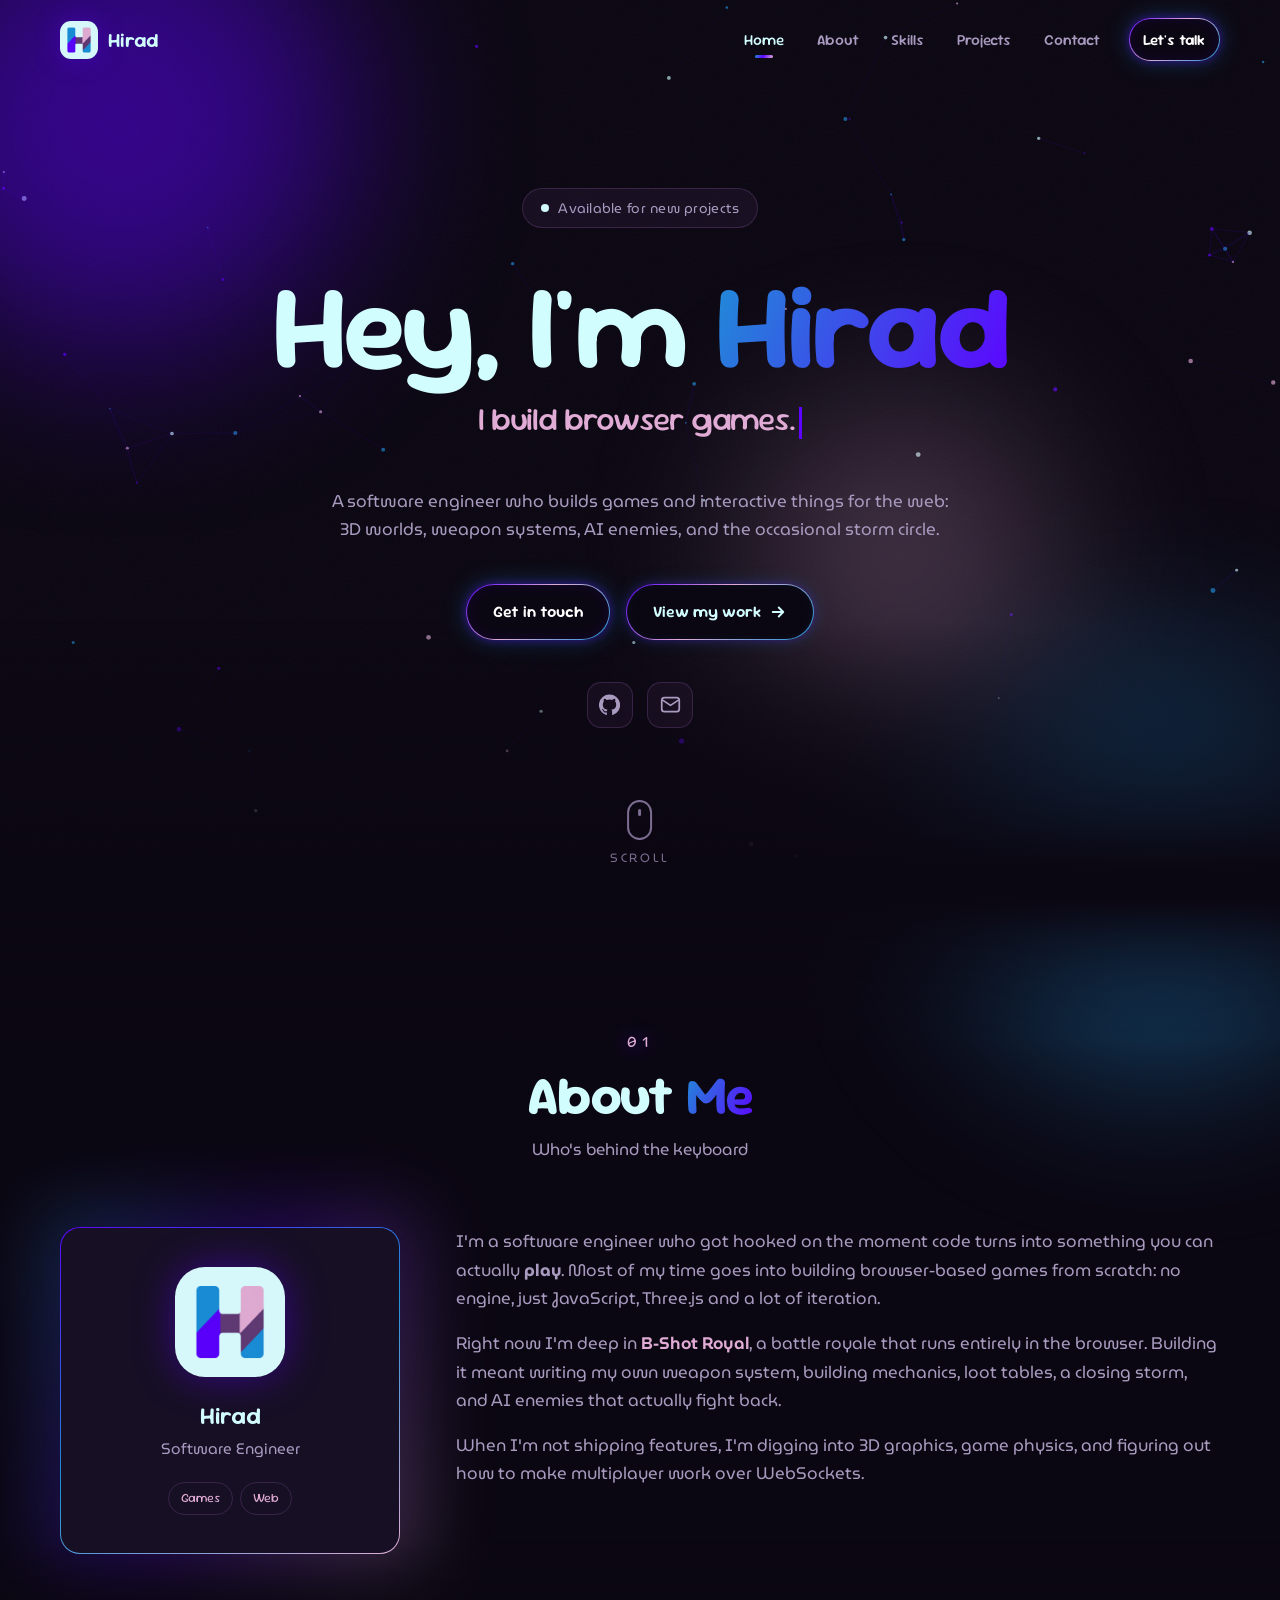
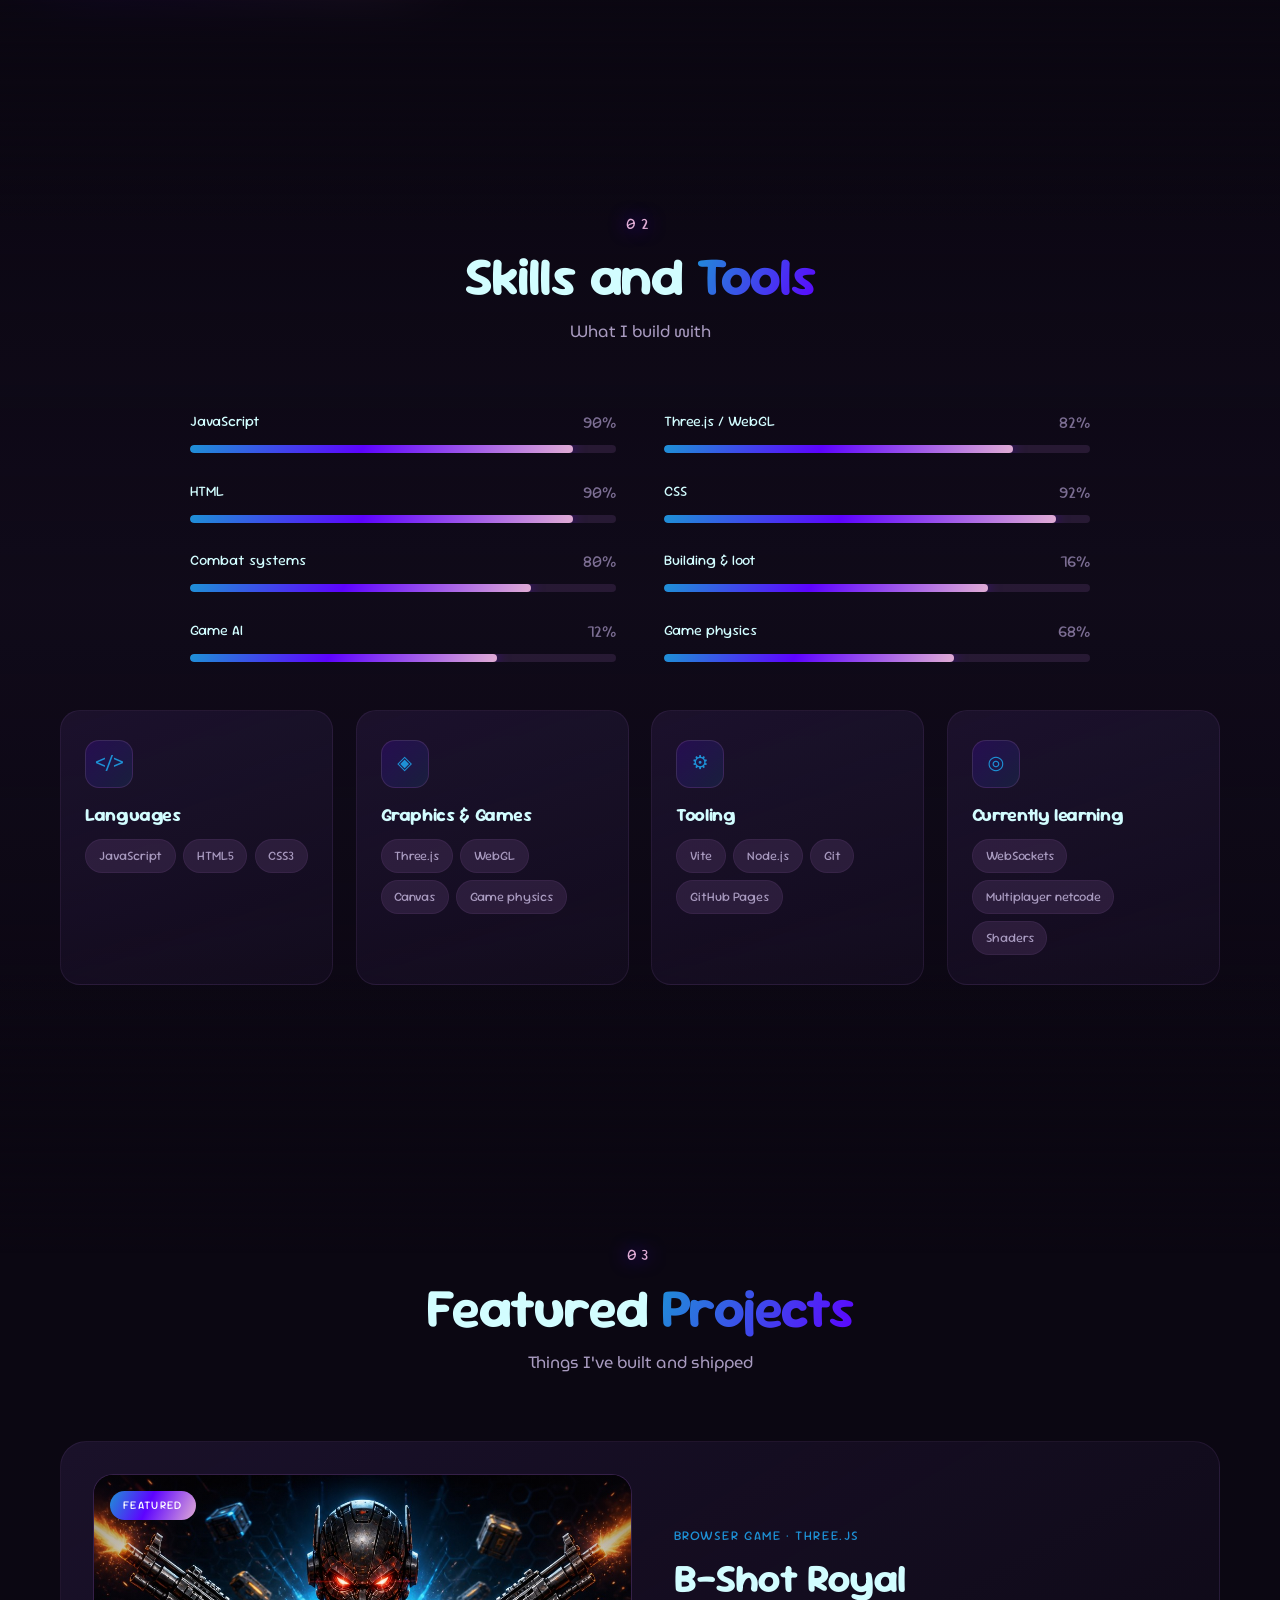
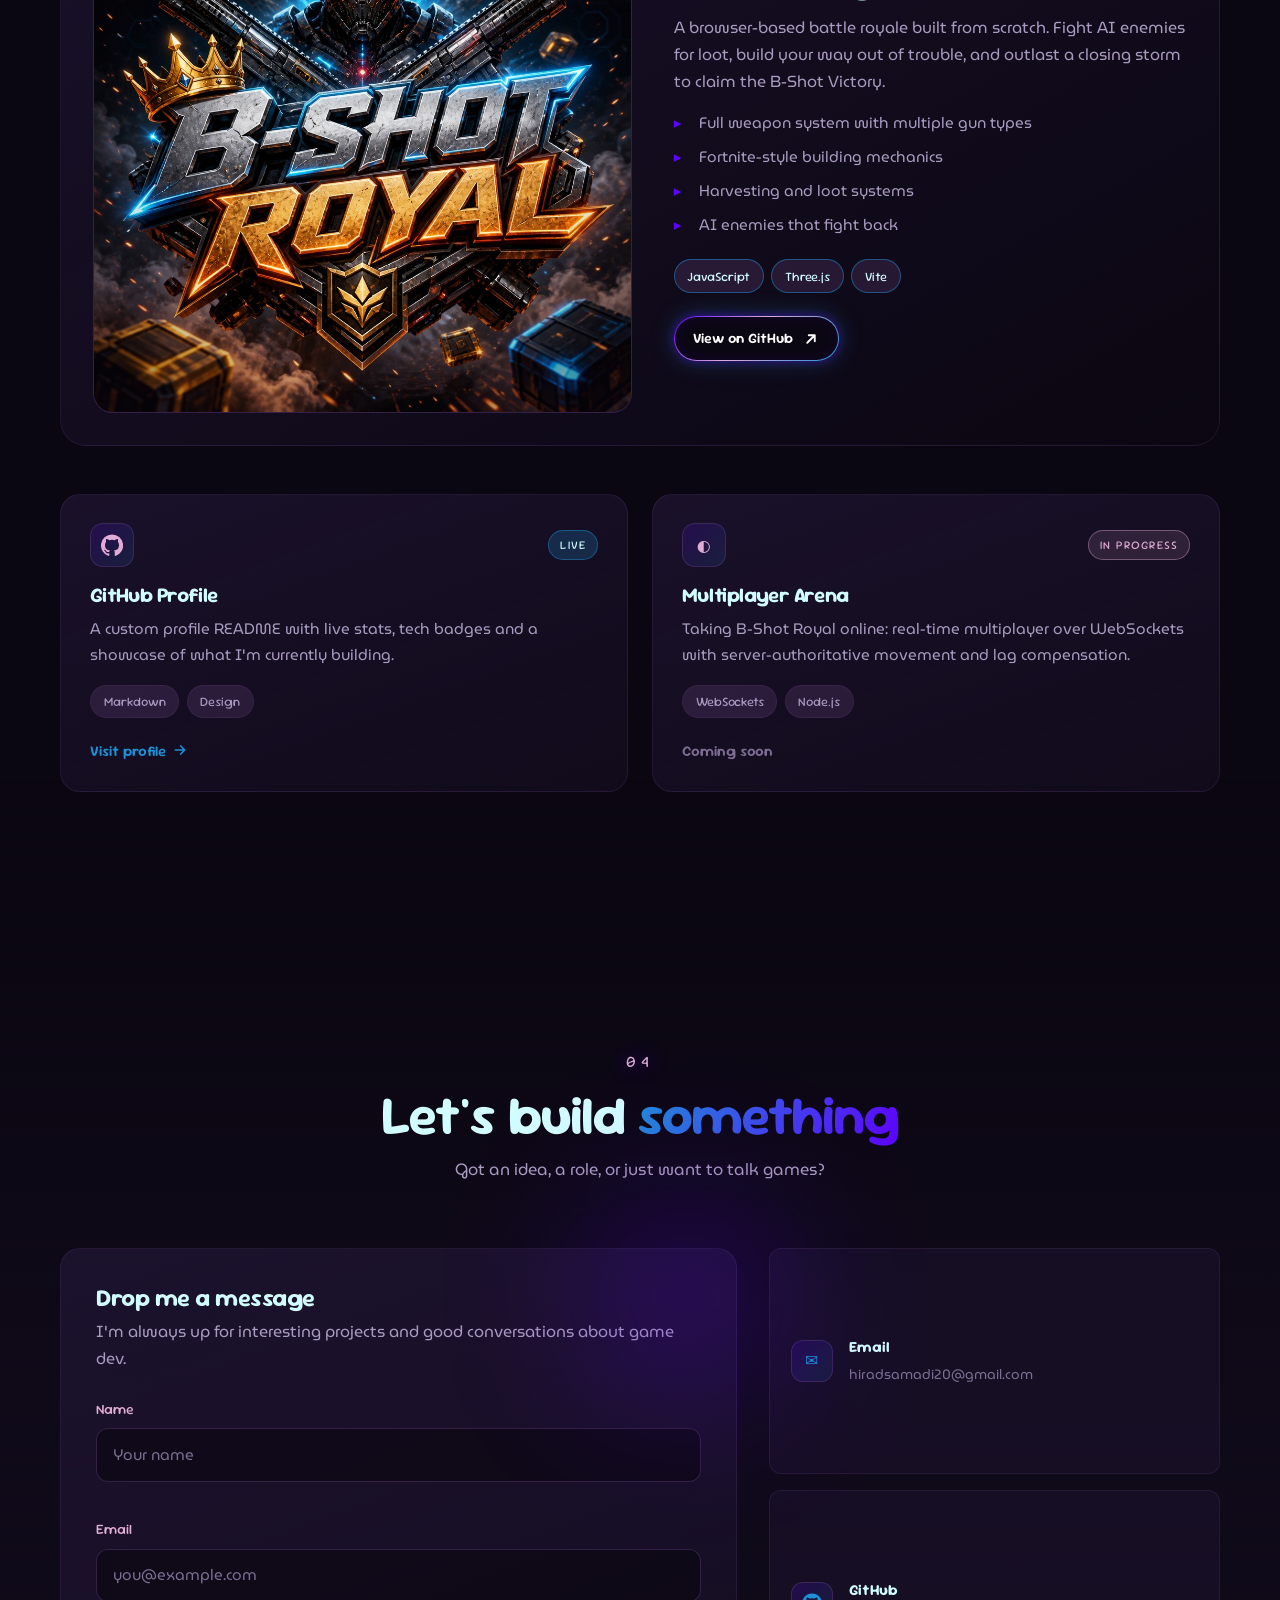
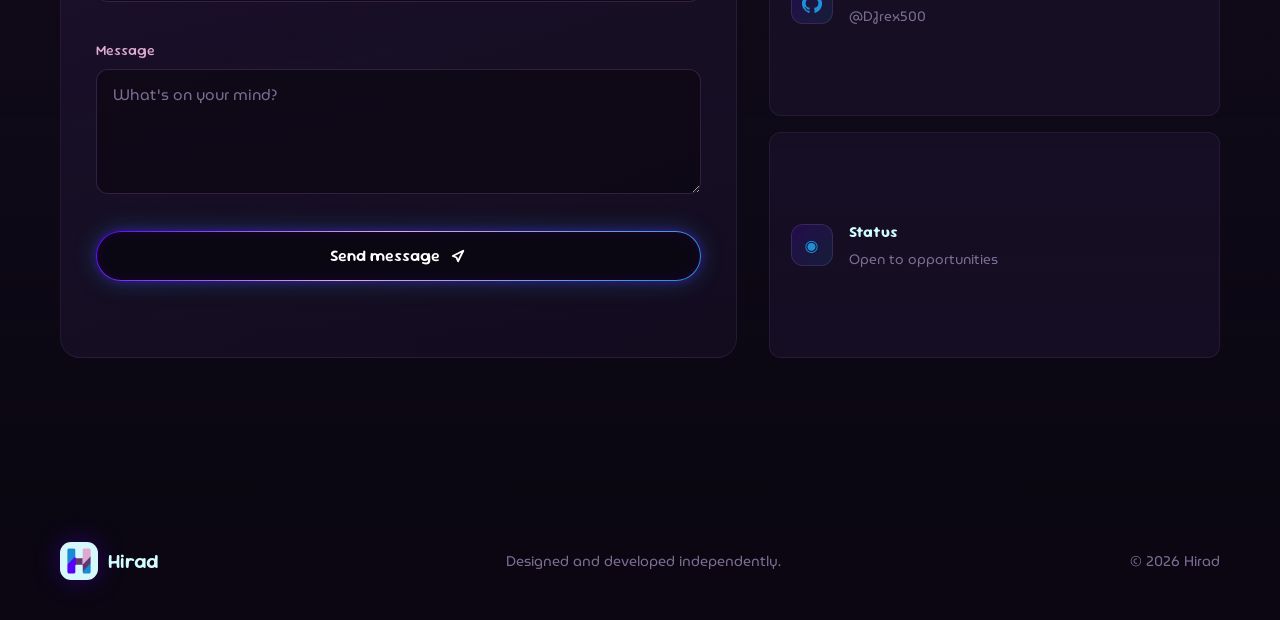
==== commit b265967f: "Polish portfolio layout, copy, and button styling Tighten the page so sections blend, CTAs point to " ====
--- a/index.html
+++ b/index.html
@@ -3,7 +3,7 @@
 <head>
 <meta charset="UTF-8" />
 <meta name="viewport" content="width=device-width, initial-scale=1.0" />
-<title>Hirad — Software Engineer &amp; Game Developer</title>
+<title>Hirad - Software Engineer &amp; Game Developer</title>
 <meta name="description" content="Portfolio of Hirad, a software engineer building games and interactive experiences for the web." />
 
 <link rel="preconnect" href="https://fonts.googleapis.com" />
@@ -26,7 +26,7 @@
   <div class="container nav__inner">
     <a href="#home" class="nav__logo">
       <img class="nav__logo-mark" src="logo.png" alt="" width="38" height="38" />
-      <span class="nav__logo-text">hirad</span>
+      <span class="nav__logo-text">Hirad</span>
     </a>
 
     <nav class="nav__links" id="nav-links">
@@ -53,9 +53,9 @@
     <div class="orb orb--3" aria-hidden="true"></div>
 
     <div class="container hero__inner">
-      <p class="hero__kicker reveal">
+      <a href="#contact" class="hero__kicker reveal">
         <span class="status-dot"></span> Available for new projects
-      </p>
+      </a>
 
       <h1 class="hero__title reveal" data-delay="1">
         Hey, I'm <span class="gradient-text">Hirad</span>
@@ -66,27 +66,24 @@
       </h2>
 
       <p class="hero__lead reveal" data-delay="3">
-        A software engineer who builds games and interactive things for the web —
+        A software engineer who builds games and interactive things for the web:
         3D worlds, weapon systems, AI enemies, and the occasional storm circle.
       </p>
 
       <div class="hero__actions reveal" data-delay="4">
-        <a href="#projects" class="btn btn--primary">
+        <a href="#contact" class="btn btn--primary">Get in touch</a>
+        <a href="#projects" class="btn btn--ghost">
           View my work
           <svg viewBox="0 0 24 24" fill="none" stroke="currentColor" stroke-width="2.5"><path d="M5 12h14M13 6l6 6-6 6"/></svg>
         </a>
-        <a href="#contact" class="btn btn--ghost">Get in touch</a>
       </div>
 
       <div class="hero__socials reveal" data-delay="5">
         <a href="https://github.com/DJrex500" target="_blank" rel="noopener" aria-label="GitHub">
           <svg viewBox="0 0 24 24" fill="currentColor"><path d="M12 .5a12 12 0 0 0-3.79 23.4c.6.11.82-.26.82-.58v-2.2c-3.34.72-4.04-1.42-4.04-1.42-.55-1.39-1.34-1.76-1.34-1.76-1.09-.75.08-.73.08-.73 1.2.08 1.84 1.24 1.84 1.24 1.07 1.83 2.8 1.3 3.49.99.11-.78.42-1.3.76-1.6-2.67-.3-5.47-1.33-5.47-5.93 0-1.31.47-2.38 1.24-3.22-.13-.3-.54-1.52.11-3.18 0 0 1-.32 3.3 1.23a11.5 11.5 0 0 1 6 0c2.3-1.55 3.3-1.23 3.3-1.23.65 1.66.24 2.88.12 3.18.77.84 1.23 1.91 1.23 3.22 0 4.61-2.8 5.62-5.48 5.92.43.37.81 1.1.81 2.22v3.29c0 .32.22.7.83.58A12 12 0 0 0 12 .5Z"/></svg>
         </a>
-        <a href="mailto:DJrex500@users.noreply.github.com" aria-label="Email">
+        <a href="mailto:hiradsamadi20@gmail.com" aria-label="Email">
           <svg viewBox="0 0 24 24" fill="none" stroke="currentColor" stroke-width="2"><rect x="2" y="4" width="20" height="16" rx="3"/><path d="m3 7 9 6 9-6"/></svg>
-        </a>
-        <a href="https://github.com/DJrex500/B-Shot-Royal" target="_blank" rel="noopener" aria-label="Featured project">
-          <svg viewBox="0 0 24 24" fill="none" stroke="currentColor" stroke-width="2"><path d="M6 11h4M8 9v4M15 12h.01M18 10h.01"/><rect x="2" y="6" width="20" height="12" rx="5"/></svg>
         </a>
       </div>
     </div>
@@ -102,7 +99,7 @@
     <div class="container">
       <div class="section__head reveal">
         <span class="section__num">01</span>
-        <h2 class="section__title">About <span class="gradient-text">me</span></h2>
+        <h2 class="section__title">About <span class="gradient-text">Me</span></h2>
         <p class="section__sub">Who's behind the keyboard</p>
       </div>
 
@@ -115,7 +112,7 @@
               <p class="avatar-card__name">Hirad</p>
               <p class="avatar-card__role">Software Engineer</p>
               <div class="avatar-card__chips">
-                <span>3D</span><span>Games</span><span>Web</span>
+                <span>Games</span><span>Web</span>
               </div>
             </div>
           </div>
@@ -124,8 +121,8 @@
         <div class="about__text">
           <p class="reveal" data-delay="1">
             I'm a software engineer who got hooked on the moment code turns into something
-            you can actually <em>play</em>. Most of my time goes into building browser-based
-            games from scratch — no engine, just JavaScript, Three.js and a lot of iteration.
+            you can actually <b>play</b>. Most of my time goes into building browser-based
+            games from scratch: no engine, just JavaScript, Three.js and a lot of iteration.
           </p>
           <p class="reveal" data-delay="2">
             Right now I'm deep in <strong>B-Shot Royal</strong>, a battle royale that runs entirely
@@ -136,21 +133,6 @@
             When I'm not shipping features, I'm digging into 3D graphics, game physics,
             and figuring out how to make multiplayer work over WebSockets.
           </p>
-
-          <div class="stats reveal" data-delay="4">
-            <div class="stat">
-              <span class="stat__num" data-count="3">0</span>
-              <span class="stat__label">Projects shipped</span>
-            </div>
-            <div class="stat">
-              <span class="stat__num" data-count="7">0</span>
-              <span class="stat__label">Technologies</span>
-            </div>
-            <div class="stat">
-              <span class="stat__num" data-count="100" data-suffix="%">0</span>
-              <span class="stat__label">Built from scratch</span>
-            </div>
-          </div>
         </div>
       </div>
     </div>
@@ -161,7 +143,7 @@
     <div class="container">
       <div class="section__head reveal">
         <span class="section__num">02</span>
-        <h2 class="section__title">Skills &amp; <span class="gradient-text">tools</span></h2>
+        <h2 class="section__title">Skills and <span class="gradient-text">Tools</span></h2>
         <p class="section__sub">What I build with</p>
       </div>
 
@@ -175,13 +157,29 @@
             <div class="bar__head"><span>Three.js / WebGL</span><span>82%</span></div>
             <div class="bar__track"><div class="bar__fill" data-level="82"></div></div>
           </div>
+          <div class="bar reveal" data-delay="1">
+            <div class="bar__head"><span>HTML</span><span>90%</span></div>
+            <div class="bar__track"><div class="bar__fill" data-level="90"></div></div>
+          </div>
           <div class="bar reveal" data-delay="2">
-            <div class="bar__head"><span>HTML &amp; CSS</span><span>92%</span></div>
+            <div class="bar__head"><span>CSS</span><span>92%</span></div>
             <div class="bar__track"><div class="bar__fill" data-level="92"></div></div>
           </div>
+          <div class="bar reveal" data-delay="2">
+            <div class="bar__head"><span>Combat systems</span><span>80%</span></div>
+            <div class="bar__track"><div class="bar__fill" data-level="80"></div></div>
+          </div>
           <div class="bar reveal" data-delay="3">
-            <div class="bar__head"><span>Game architecture</span><span>75%</span></div>
-            <div class="bar__track"><div class="bar__fill" data-level="75"></div></div>
+            <div class="bar__head"><span>Building &amp; loot</span><span>76%</span></div>
+            <div class="bar__track"><div class="bar__fill" data-level="76"></div></div>
+          </div>
+          <div class="bar reveal" data-delay="3">
+            <div class="bar__head"><span>Game AI</span><span>72%</span></div>
+            <div class="bar__track"><div class="bar__fill" data-level="72"></div></div>
+          </div>
+          <div class="bar reveal" data-delay="4">
+            <div class="bar__head"><span>Game physics</span><span>68%</span></div>
+            <div class="bar__track"><div class="bar__fill" data-level="68"></div></div>
           </div>
         </div>
 
@@ -227,7 +225,7 @@
     <div class="container">
       <div class="section__head reveal">
         <span class="section__num">03</span>
-        <h2 class="section__title">Featured <span class="gradient-text">projects</span></h2>
+        <h2 class="section__title">Featured <span class="gradient-text">Projects</span></h2>
         <p class="section__sub">Things I've built and shipped</p>
       </div>
 
@@ -270,24 +268,9 @@
       <div class="cards">
         <article class="card tilt reveal" data-delay="1">
           <div class="card__top">
-            <span class="card__icon">◆</span>
-            <span class="card__tag">Live</span>
-          </div>
-          <h3 class="card__title">Portfolio Site</h3>
-          <p class="card__desc">
-            This site is a hand-built portfolio with a particle canvas, scroll-driven
-            animations and zero frameworks. Pure HTML, CSS and JavaScript.
-          </p>
-          <div class="chips"><span>HTML</span><span>CSS</span><span>JS</span></div>
-          <a href="https://github.com/DJrex500/DJrex500.github.io" target="_blank" rel="noopener" class="card__link">
-            View source
-            <svg viewBox="0 0 24 24" fill="none" stroke="currentColor" stroke-width="2.5"><path d="M5 12h14M13 6l6 6-6 6"/></svg>
-          </a>
-        </article>
-
-        <article class="card tilt reveal" data-delay="2">
-          <div class="card__top">
-            <span class="card__icon">✦</span>
+            <span class="card__icon" aria-hidden="true">
+              <svg viewBox="0 0 24 24"><path d="M12 .5a12 12 0 0 0-3.79 23.4c.6.11.82-.26.82-.58v-2.2c-3.34.72-4.04-1.42-4.04-1.42-.55-1.39-1.34-1.76-1.34-1.76-1.09-.75.08-.73.08-.73 1.2.08 1.84 1.24 1.84 1.24 1.07 1.83 2.8 1.3 3.49.99.11-.78.42-1.3.76-1.6-2.67-.3-5.47-1.33-5.47-5.93 0-1.31.47-2.38 1.24-3.22-.13-.3-.54-1.52.11-3.18 0 0 1-.32 3.3 1.23a11.5 11.5 0 0 1 6 0c2.3-1.55 3.3-1.23 3.3-1.23.65 1.66.24 2.88.12 3.18.77.84 1.23 1.91 1.23 3.22 0 4.61-2.8 5.62-5.48 5.92.43.37.81 1.1.81 2.22v3.29c0 .32.22.7.83.58A12 12 0 0 0 12 .5Z"/></svg>
+            </span>
             <span class="card__tag">Live</span>
           </div>
           <h3 class="card__title">GitHub Profile</h3>
@@ -309,7 +292,7 @@
           </div>
           <h3 class="card__title">Multiplayer Arena</h3>
           <p class="card__desc">
-            Taking B-Shot Royal online — real-time multiplayer over WebSockets with
+            Taking B-Shot Royal online: real-time multiplayer over WebSockets with
             server-authoritative movement and lag compensation.
           </p>
           <div class="chips"><span>WebSockets</span><span>Node.js</span></div>
@@ -368,7 +351,9 @@
             </span>
           </a>
           <a class="contact__item" href="https://github.com/DJrex500" target="_blank" rel="noopener">
-            <span class="contact__item-icon">◈</span>
+            <span class="contact__item-icon" aria-hidden="true">
+              <svg viewBox="0 0 24 24"><path d="M12 .5a12 12 0 0 0-3.79 23.4c.6.11.82-.26.82-.58v-2.2c-3.34.72-4.04-1.42-4.04-1.42-.55-1.39-1.34-1.76-1.34-1.76-1.09-.75.08-.73.08-.73 1.2.08 1.84 1.24 1.84 1.24 1.07 1.83 2.8 1.3 3.49.99.11-.78.42-1.3.76-1.6-2.67-.3-5.47-1.33-5.47-5.93 0-1.31.47-2.38 1.24-3.22-.13-.3-.54-1.52.11-3.18 0 0 1-.32 3.3 1.23a11.5 11.5 0 0 1 6 0c2.3-1.55 3.3-1.23 3.3-1.23.65 1.66.24 2.88.12 3.18.77.84 1.23 1.91 1.23 3.22 0 4.61-2.8 5.62-5.48 5.92.43.37.81 1.1.81 2.22v3.29c0 .32.22.7.83.58A12 12 0 0 0 12 .5Z"/></svg>
+            </span>
             <span>
               <strong>GitHub</strong>
               <em>@DJrex500</em>
@@ -392,9 +377,9 @@
   <div class="container footer__inner">
     <a href="#home" class="nav__logo">
       <img class="nav__logo-mark" src="logo.png" alt="" width="38" height="38" />
-      <span class="nav__logo-text">hirad</span>
+      <span class="nav__logo-text">Hirad</span>
     </a>
-    <p class="footer__text">Built from scratch with HTML, CSS &amp; JavaScript.</p>
+    <p class="footer__text">Designed and developed independently.</p>
     <p class="footer__copy">© <span id="year"></span> Hirad</p>
   </div>
 </footer>
--- a/styles.css
+++ b/styles.css
@@ -1,5 +1,5 @@
 /* ============================================================
-   Hirad — Portfolio
+   Hirad - Portfolio
    Palette: Blue Bell / Electric Indigo / Velvet Purple /
             Pink Orchid / Frozen Water
    ============================================================ */
@@ -68,7 +68,7 @@
 }
 
 h1, h2, h3, h4,
-.nav__link, .btn, .chips span, .stat__num,
+.nav__link, .btn, .chips span,
 .section__num, .card__tag, .feature__eyebrow, label {
   font-family: var(--font-display);
 }
@@ -213,7 +213,11 @@
   border-radius: 3px;
   background: var(--grad-main);
 }
-.nav__cta { margin-left: .6rem; }
+.btn.nav__cta {
+  margin-left: .6rem;
+  padding: .5rem .85rem;
+  font-size: .95rem;
+}
 
 .nav__burger {
   display: none;
@@ -245,40 +249,38 @@
   justify-content: center;
   gap: .55rem;
   padding: .85rem 1.6rem;
-  border: 1px solid transparent;
+  border: 1.5px solid transparent;
   border-radius: 999px;
   font-size: 1rem;
   font-weight: 600;
   cursor: pointer;
-  transition: transform .25s var(--ease), box-shadow .25s, background .25s, color .25s, border-color .25s;
+  color: #fff;
+  background:
+    linear-gradient(#0b0712, #0b0712) padding-box,
+    linear-gradient(135deg, var(--electric-indigo), var(--pink-orchid) 45%, var(--blue-bell)) border-box;
+  box-shadow:
+    0 0 10px rgba(93, 3, 255, .45),
+    0 0 24px rgba(30, 145, 214, .32),
+    inset 0 0 14px rgba(93, 3, 255, .12);
+  transition: transform .25s var(--ease), box-shadow .25s;
 }
 .btn svg { width: 18px; height: 18px; stroke-linecap: round; stroke-linejoin: round; }
 
-.btn--primary {
-  background: var(--grad-logo);
-  background-size: 180% 180%;
-  background-position: 0% 50%;
-  color: #fff;
-  box-shadow: 0 8px 26px rgba(93, 3, 255, .38);
-  transition: transform .25s var(--ease), box-shadow .25s, background-position .5s var(--ease);
-}
-.btn--primary:hover {
-  transform: translateY(-3px);
-  background-position: 100% 50%;
-  box-shadow: 0 14px 38px rgba(93, 3, 255, .55);
-}
-
-/* Echoes the pale cyan panel the logo sits on */
-.btn--ghost {
-  background: rgba(210, 253, 255, .07);
-  border-color: rgba(210, 253, 255, .28);
-  color: var(--frozen-water);
-}
+.btn--primary:hover,
 .btn--ghost:hover {
   transform: translateY(-3px);
-  border-color: var(--blue-bell);
-  background: rgba(30, 145, 214, .18);
-  box-shadow: 0 10px 30px rgba(30, 145, 214, .3);
+  box-shadow:
+    0 0 16px rgba(93, 3, 255, .7),
+    0 0 36px rgba(30, 145, 214, .5),
+    inset 0 0 18px rgba(30, 145, 214, .16);
+}
+
+.btn--ghost {
+  color: var(--frozen-water);
+  box-shadow:
+    0 0 8px rgba(93, 3, 255, .28),
+    0 0 18px rgba(30, 145, 214, .22),
+    inset 0 0 10px rgba(30, 145, 214, .08);
 }
 
 .btn--small { padding: .6rem 1.15rem; font-size: .9rem; }
@@ -292,8 +294,20 @@
   min-height: 100svh;
   display: grid;
   place-items: center;
-  padding: 8rem 0 5rem;
-  overflow: hidden;
+  padding: 8rem 0 7rem;
+  overflow-x: clip;
+  overflow-y: visible;
+}
+.hero__inner,
+.hero__scroll { position: relative; z-index: 2; }
+.hero::after {
+  content: "";
+  position: absolute;
+  left: 0; right: 0; bottom: -1px;
+  height: 280px;
+  background: linear-gradient(to bottom, transparent 0%, var(--bg) 88%);
+  pointer-events: none;
+  z-index: 1;
 }
 
 .hero__inner { text-align: center; max-width: 900px; }
@@ -311,6 +325,15 @@
   font-size: .85rem;
   color: var(--text-dim);
   letter-spacing: .02em;
+  cursor: pointer;
+  transition: color .25s, border-color .25s, background .25s, transform .25s var(--ease), box-shadow .25s;
+}
+.hero__kicker:hover {
+  color: var(--frozen-water);
+  border-color: var(--electric-indigo);
+  background: rgba(93, 3, 255, .18);
+  transform: translateY(-2px);
+  box-shadow: 0 8px 22px rgba(93, 3, 255, .28);
 }
 .status-dot {
   width: 8px; height: 8px;
@@ -413,7 +436,7 @@
 .orb--2 {
   width: 380px; height: 380px;
   background: var(--blue-bell);
-  bottom: -90px; right: -70px;
+  bottom: -160px; right: -70px;
   animation: float2 22s ease-in-out infinite;
 }
 .orb--3 {
@@ -474,13 +497,40 @@
 /* ============================================================
    SECTIONS
    ============================================================ */
-.section { padding: 7rem 0; position: relative; }
-.section--alt { background: linear-gradient(180deg, transparent, rgba(23, 15, 36, .75) 12%, rgba(23, 15, 36, .75) 88%, transparent); }
+.section { padding: 8rem 0; position: relative; isolation: isolate; }
+.section--alt {
+  background: linear-gradient(
+    180deg,
+    transparent 0%,
+    rgba(23, 15, 36, .22) 22%,
+    rgba(23, 15, 36, .42) 50%,
+    rgba(23, 15, 36, .22) 78%,
+    transparent 100%
+  );
+}
+.section::before,
+.section::after {
+  content: "";
+  position: absolute;
+  left: 0;
+  right: 0;
+  height: 140px;
+  pointer-events: none;
+  z-index: -1;
+}
+.section::before {
+  top: 0;
+  background: linear-gradient(to bottom, var(--bg), transparent);
+}
+.section::after {
+  bottom: 0;
+  background: linear-gradient(to top, var(--bg), transparent);
+}
 
 .section__head { text-align: center; margin-bottom: 4rem; }
 .section__num {
   display: inline-block;
-  font-size: .85rem;
+  font-size: calc(.85rem + 2px);
   letter-spacing: .3em;
   color: var(--pink-orchid);
   text-shadow: 0 0 18px rgba(93, 3, 255, .8);
@@ -505,7 +555,7 @@
 }
 .about__text p { color: var(--text-dim); font-size: 1.05rem; }
 .about__text strong { color: var(--pink-orchid); font-weight: 600; }
-.about__text em { color: var(--frozen-water); font-style: italic; }
+.about__text b { color: inherit; font-weight: 700; font-style: normal; }
 
 .avatar-card {
   position: relative;
@@ -553,33 +603,6 @@
   color: var(--pink-orchid);
 }
 
-/* Stats */
-.stats {
-  display: grid;
-  grid-template-columns: repeat(3, 1fr);
-  gap: 1rem;
-  margin-top: 2rem;
-}
-.stat {
-  padding: 1.2rem 1rem;
-  border: 1px solid var(--line-soft);
-  border-radius: var(--radius-sm);
-  background: rgba(30, 20, 48, .5);
-  text-align: center;
-  transition: transform .3s var(--ease), border-color .3s;
-}
-.stat:hover { transform: translateY(-4px); border-color: var(--blue-bell); }
-.stat__num {
-  display: block;
-  font-size: 2rem;
-  font-weight: 700;
-  background: var(--grad-main);
-  -webkit-background-clip: text;
-  background-clip: text;
-  color: transparent;
-}
-.stat__label { font-size: .82rem; color: var(--text-faint); }
-
 /* ============================================================
    SKILLS
    ============================================================ */
@@ -601,7 +624,7 @@
   font-family: var(--font-display);
 }
 .bar__head span:first-child { color: var(--frozen-water); }
-.bar__head span:last-child { color: var(--text-faint); }
+.bar__head span:last-child { color: var(--text-faint); font-size: calc(1em + 2px); }
 .bar__track {
   height: 8px;
   border-radius: 999px;
@@ -775,6 +798,11 @@
   border: 1px solid var(--line);
   color: var(--pink-orchid);
 }
+.card__icon svg {
+  width: 22px;
+  height: 22px;
+  fill: currentColor;
+}
 .card__tag {
   font-size: .72rem;
   letter-spacing: .1em;
@@ -815,7 +843,7 @@
   display: grid;
   grid-template-columns: 1.2fr .8fr;
   gap: 2rem;
-  align-items: start;
+  align-items: stretch;
 }
 .contact__card {
   position: relative;
@@ -895,11 +923,12 @@
 
 .btn:disabled { opacity: .6; cursor: wait; transform: none; }
 
-.contact__side { display: grid; gap: 1rem; }
+.contact__side { display: flex; flex-direction: column; gap: 1rem; }
 .contact__item {
   display: flex;
   align-items: center;
   gap: 1rem;
+  flex: 1;
   padding: 1.2rem 1.3rem;
   border: 1px solid var(--line-soft);
   border-radius: var(--radius-sm);
@@ -920,6 +949,11 @@
   border: 1px solid var(--line);
   color: var(--blue-bell);
 }
+.contact__item-icon svg {
+  width: 20px;
+  height: 20px;
+  fill: currentColor;
+}
 .contact__item strong {
   display: block;
   font-family: var(--font-display);
@@ -937,9 +971,10 @@
    FOOTER
    ============================================================ */
 .footer {
-  padding: 2.5rem 0;
-  border-top: 1px solid var(--line-soft);
-  background: rgba(11, 7, 18, .6);
+  position: relative;
+  padding: 3.5rem 0 2.5rem;
+  border-top: none;
+  background: linear-gradient(to bottom, transparent, rgba(11, 7, 18, .72) 40%);
 }
 .footer__inner {
   display: flex;
@@ -1002,7 +1037,6 @@
   .nav__burger { position: relative; z-index: 70; }
 
   .section { padding: 5rem 0; }
-  .stats { grid-template-columns: 1fr; }
   .hero__scroll { display: none; }
   .cursor-glow { display: none; }
   .footer__inner { justify-content: center; text-align: center; }
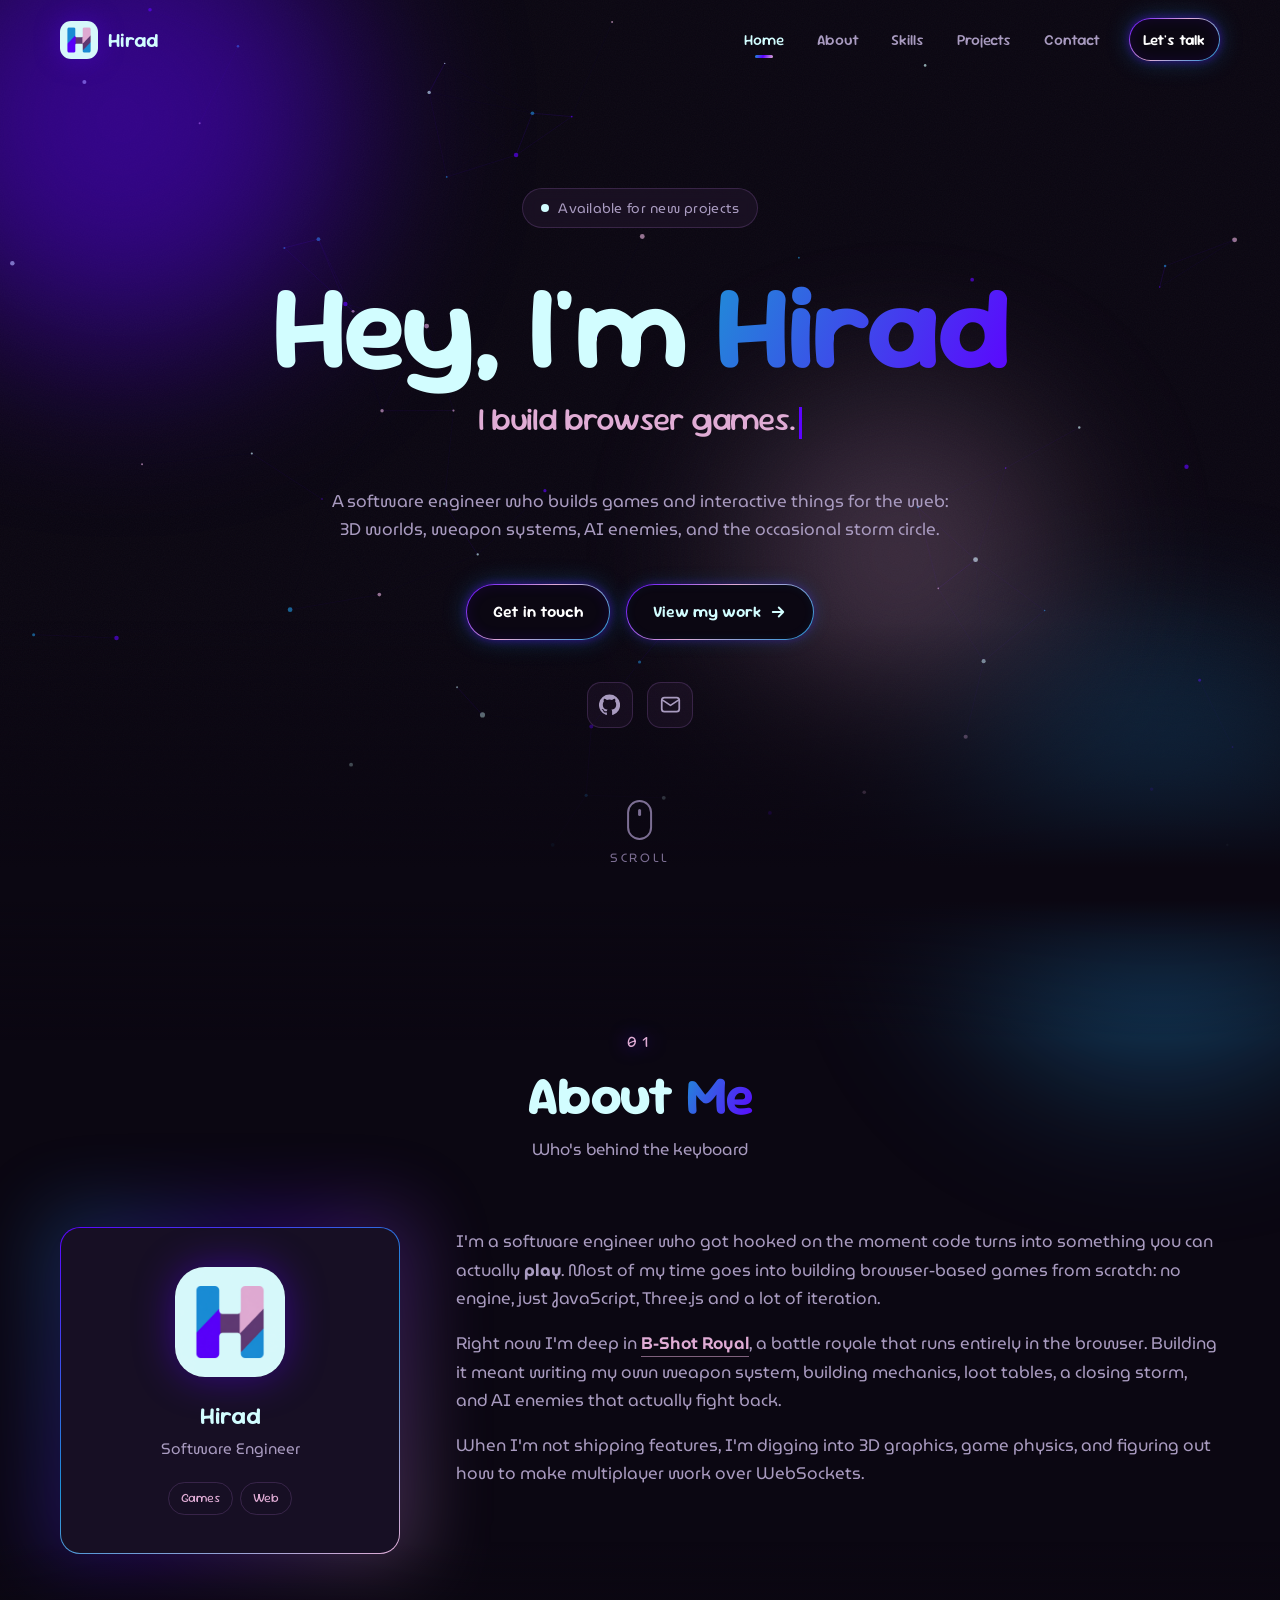
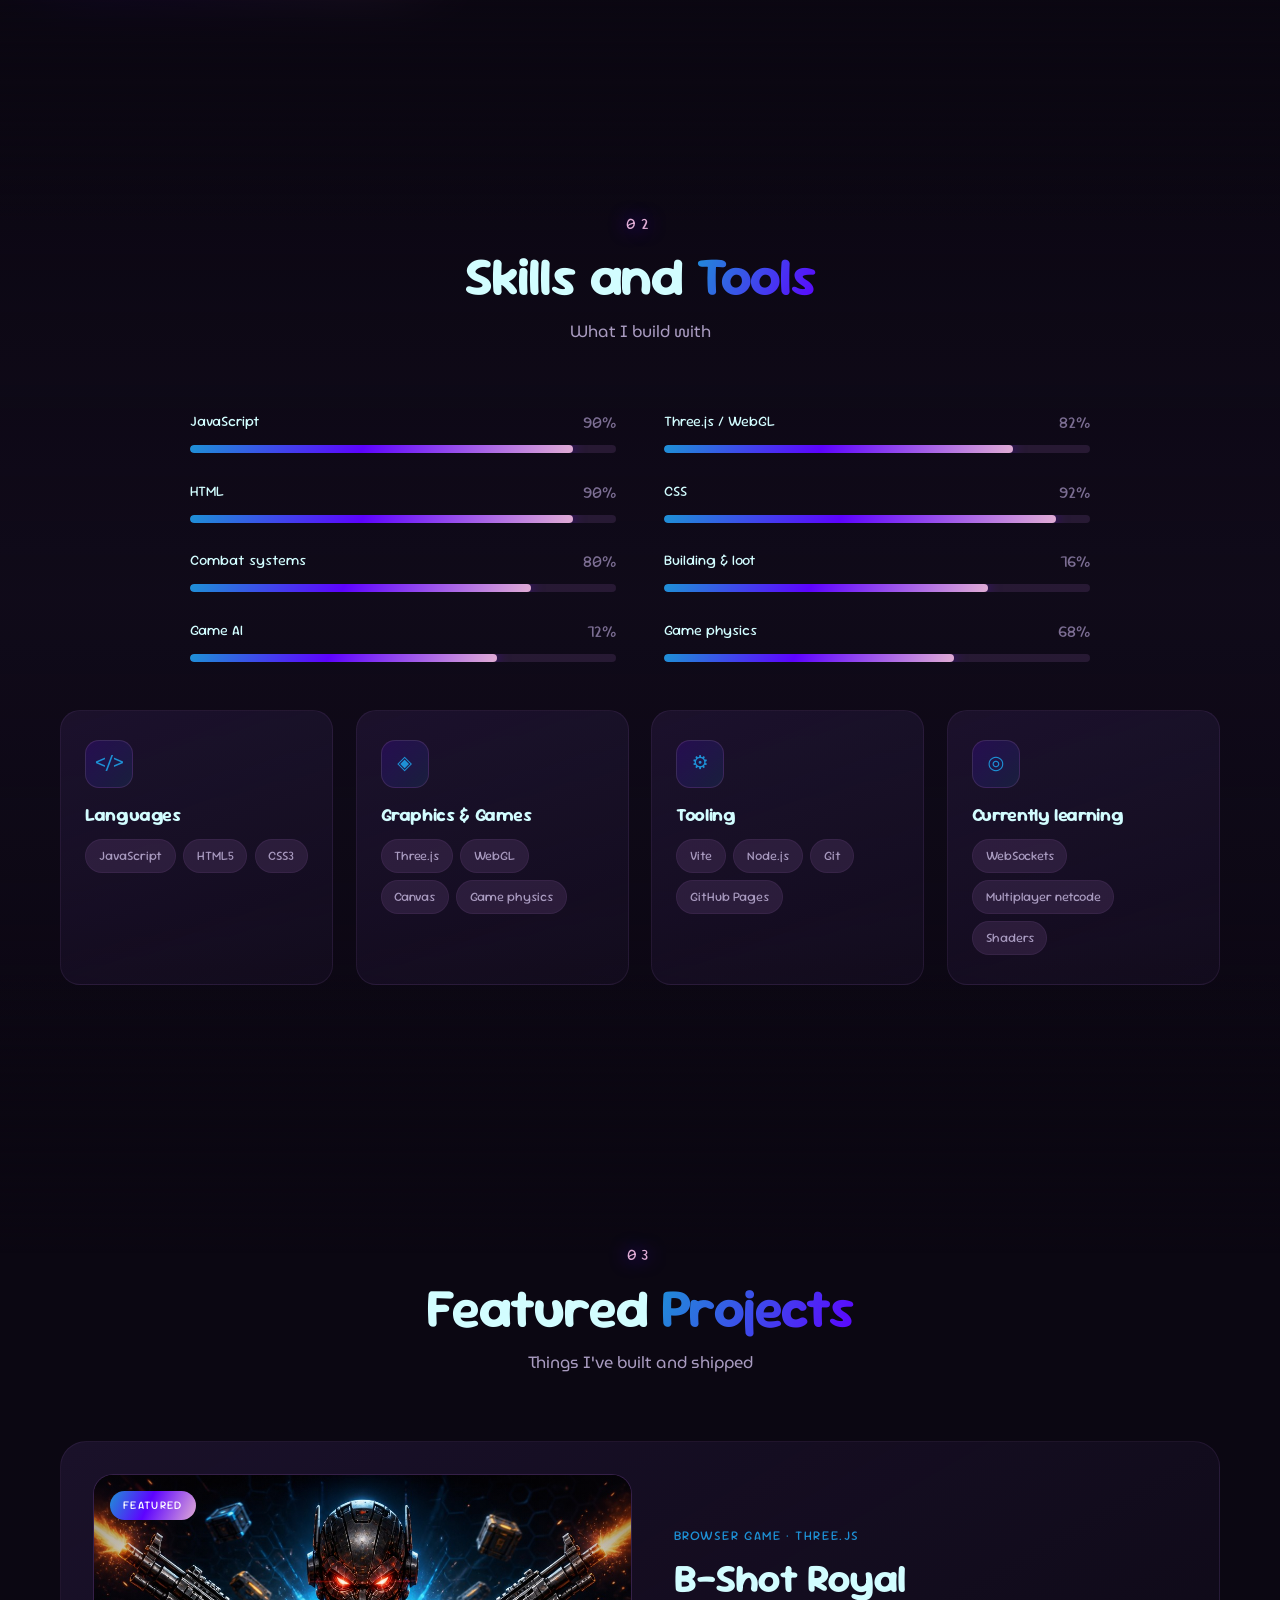
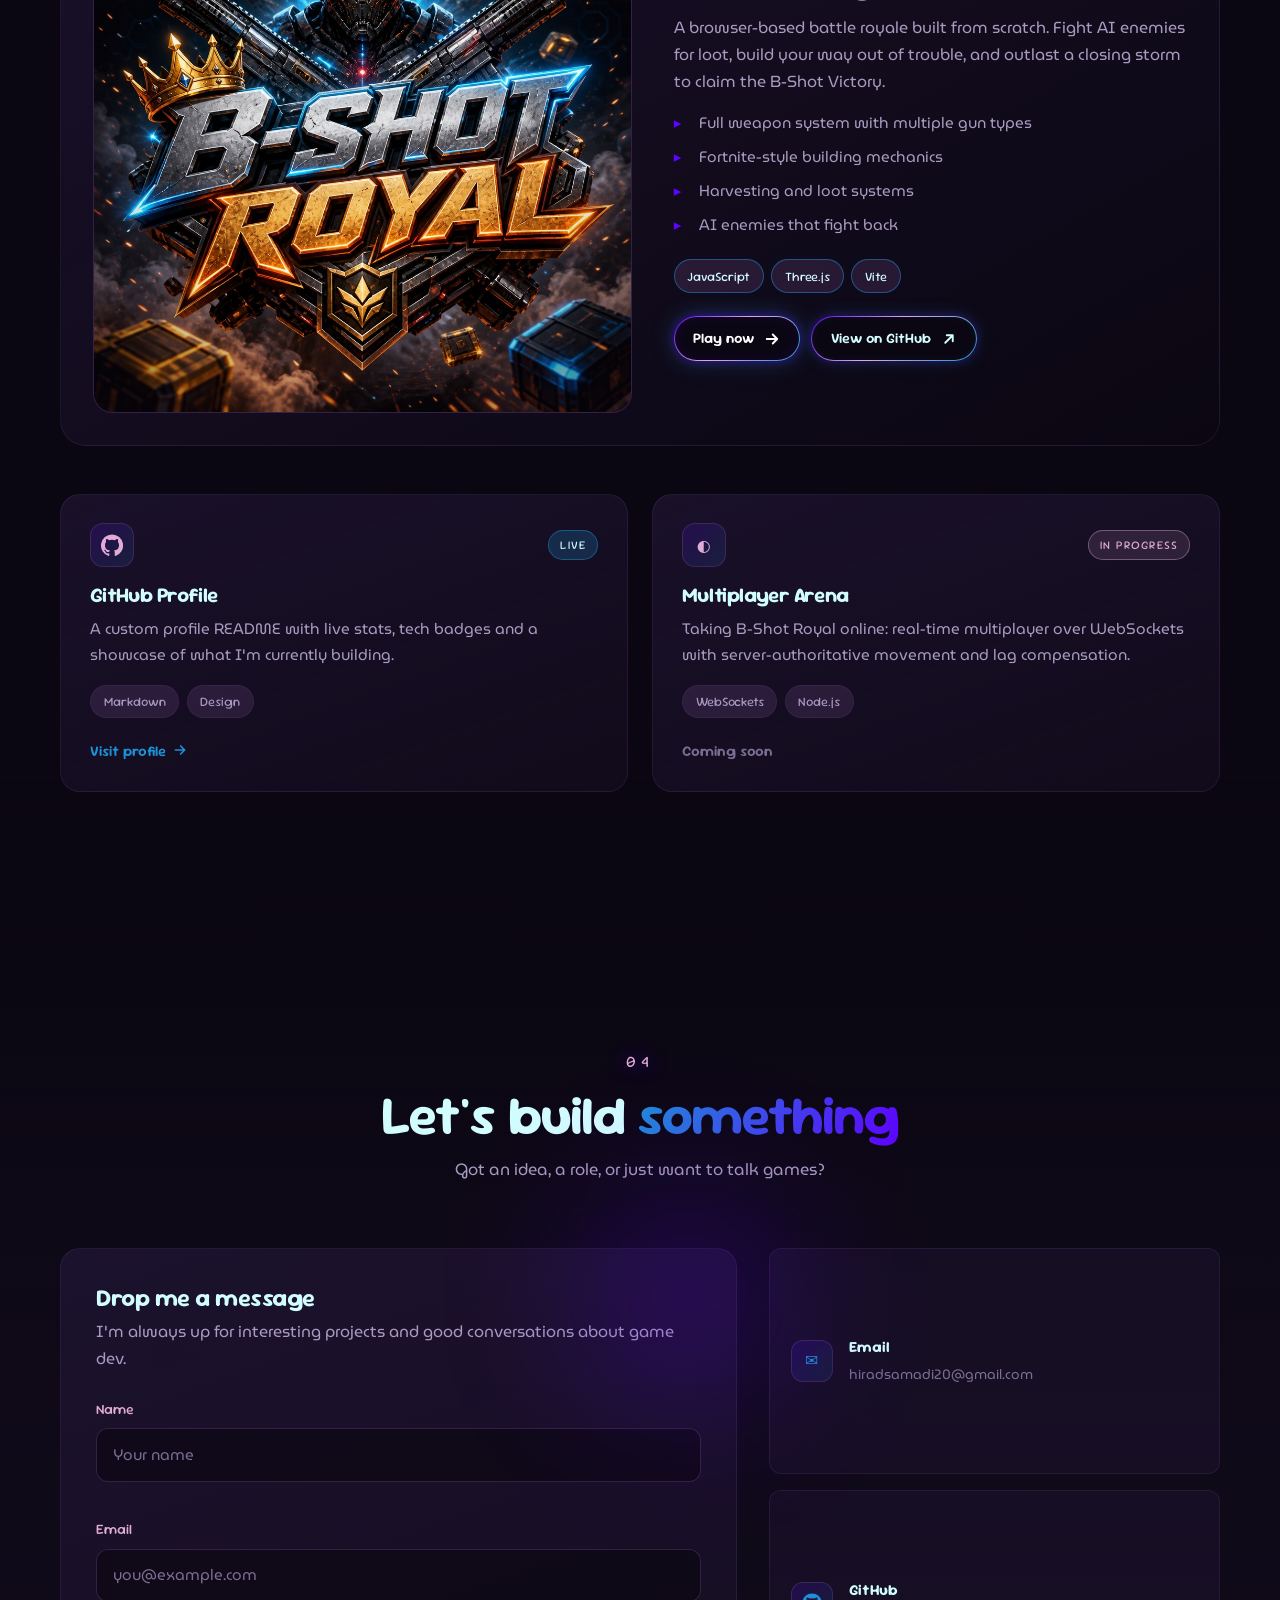
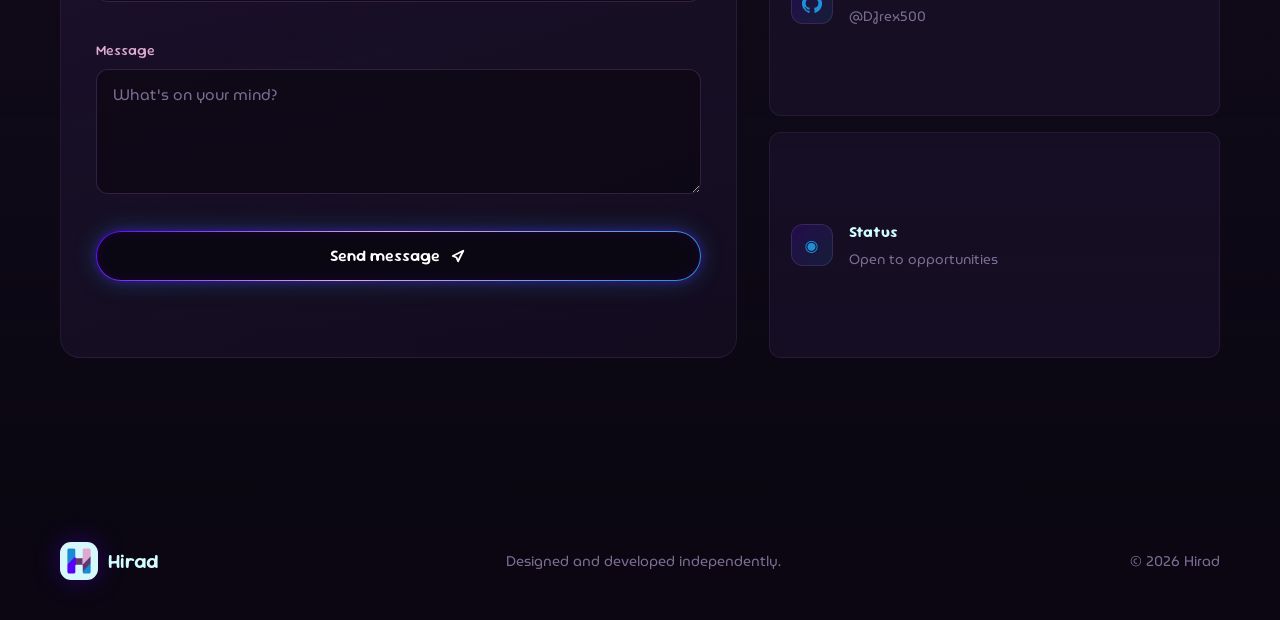
==== commit 9f33fd57: "Publish B-Shot Royal at /bshot-royale and link Play now from the featured project. Co-authored-by: C" ====
--- a/index.html
+++ b/index.html
@@ -125,7 +125,7 @@
             games from scratch: no engine, just JavaScript, Three.js and a lot of iteration.
           </p>
           <p class="reveal" data-delay="2">
-            Right now I'm deep in <strong>B-Shot Royal</strong>, a battle royale that runs entirely
+            Right now I'm deep in <a href="/bshot-royale/"><strong>B-Shot Royal</strong></a>, a battle royale that runs entirely
             in the browser. Building it meant writing my own weapon system, building mechanics,
             loot tables, a closing storm, and AI enemies that actually fight back.
           </p>
@@ -256,7 +256,11 @@
             <span>JavaScript</span><span>Three.js</span><span>Vite</span>
           </div>
           <div class="feature__actions">
-            <a href="https://github.com/DJrex500/B-Shot-Royal" target="_blank" rel="noopener" class="btn btn--primary btn--small">
+            <a href="/bshot-royale/" class="btn btn--primary btn--small">
+              Play now
+              <svg viewBox="0 0 24 24" fill="none" stroke="currentColor" stroke-width="2.5"><path d="M5 12h14M13 6l6 6-6 6"/></svg>
+            </a>
+            <a href="https://github.com/DJrex500/B-Shot-Royal" target="_blank" rel="noopener" class="btn btn--ghost btn--small">
               View on GitHub
               <svg viewBox="0 0 24 24" fill="none" stroke="currentColor" stroke-width="2.5"><path d="M7 17 17 7M9 7h8v8"/></svg>
             </a>
--- a/styles.css
+++ b/styles.css
@@ -556,6 +556,12 @@
 .about__text p { color: var(--text-dim); font-size: 1.05rem; }
 .about__text strong { color: var(--pink-orchid); font-weight: 600; }
 .about__text b { color: inherit; font-weight: 700; font-style: normal; }
+.about__text a {
+  color: inherit;
+  text-decoration: none;
+  border-bottom: 1px solid color-mix(in srgb, var(--pink-orchid) 55%, transparent);
+}
+.about__text a:hover { border-bottom-color: var(--pink-orchid); }
 
 .avatar-card {
   position: relative;
@@ -763,7 +769,12 @@
   left: 0;
   color: var(--electric-indigo);
 }
-.feature__actions { margin-top: 1.4rem; }
+.feature__actions {
+  margin-top: 1.4rem;
+  display: flex;
+  flex-wrap: wrap;
+  gap: .7rem;
+}
 
 .cards {
   display: grid;
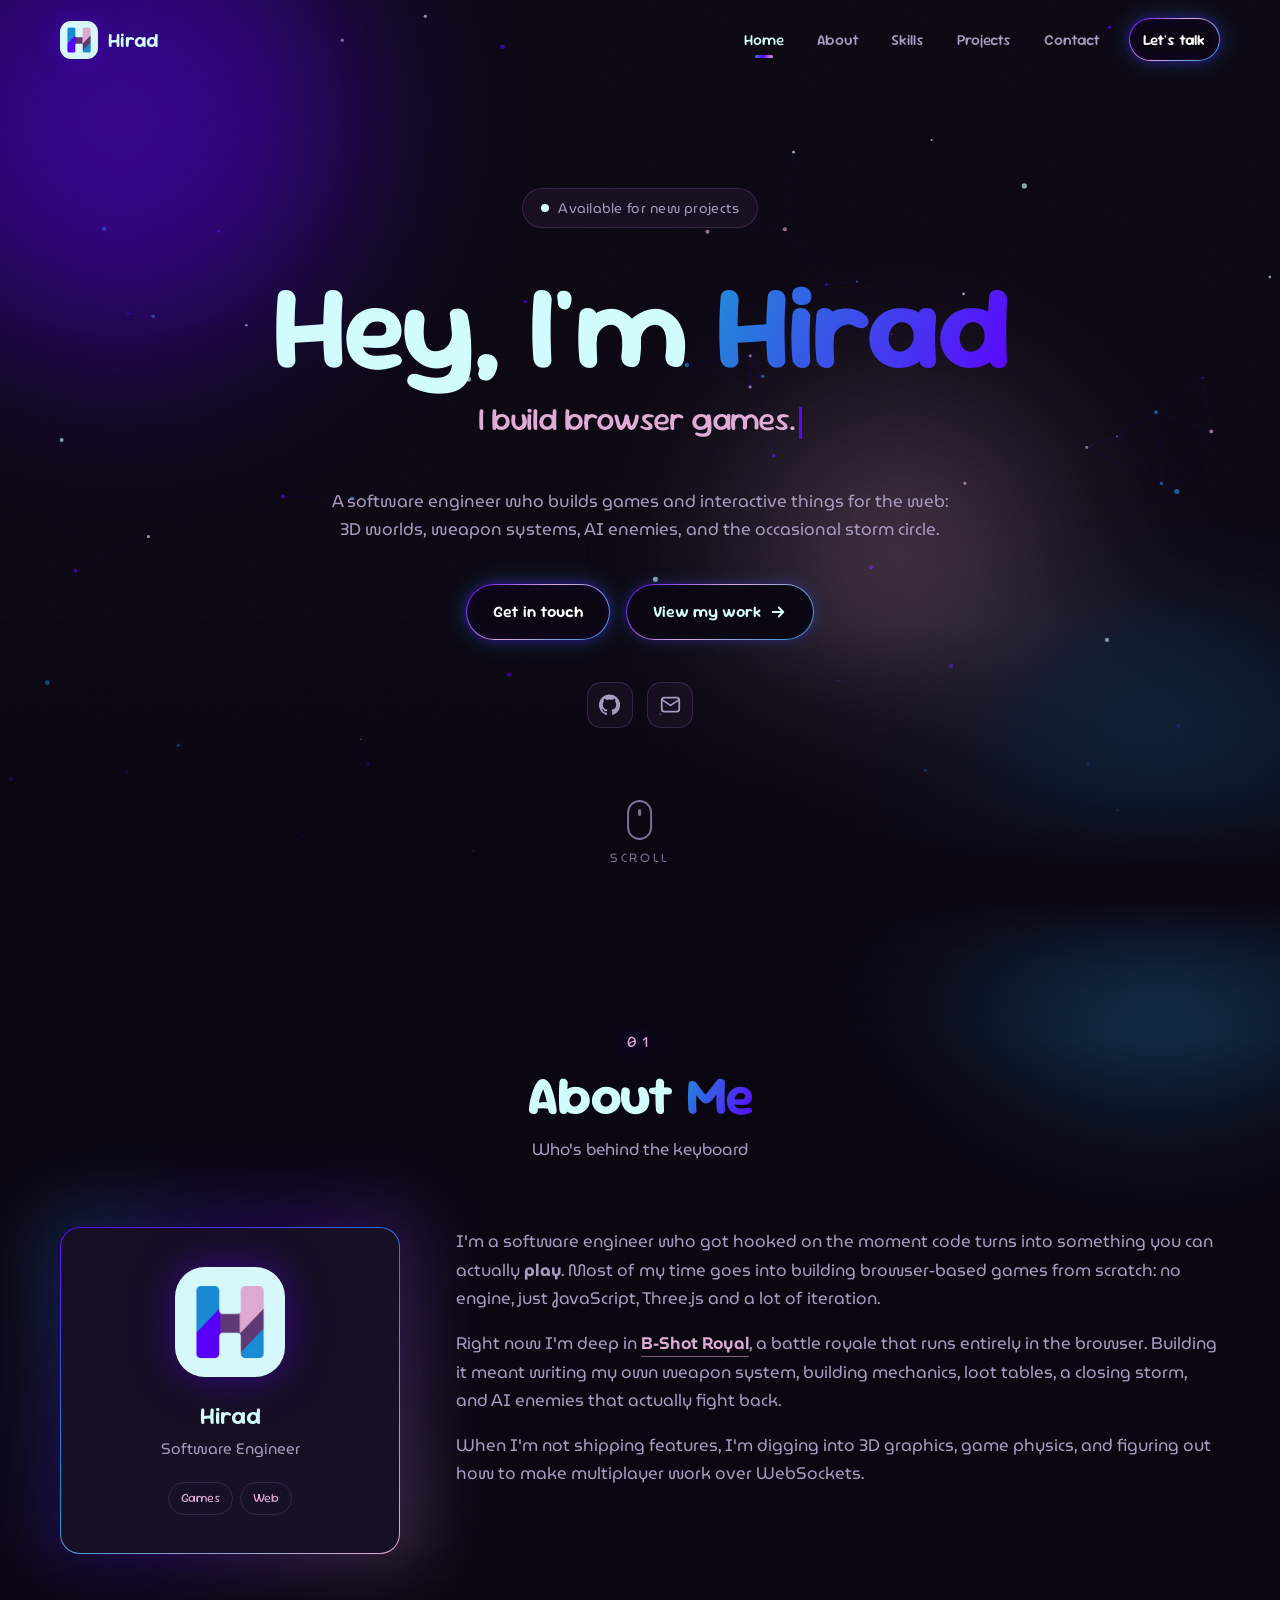
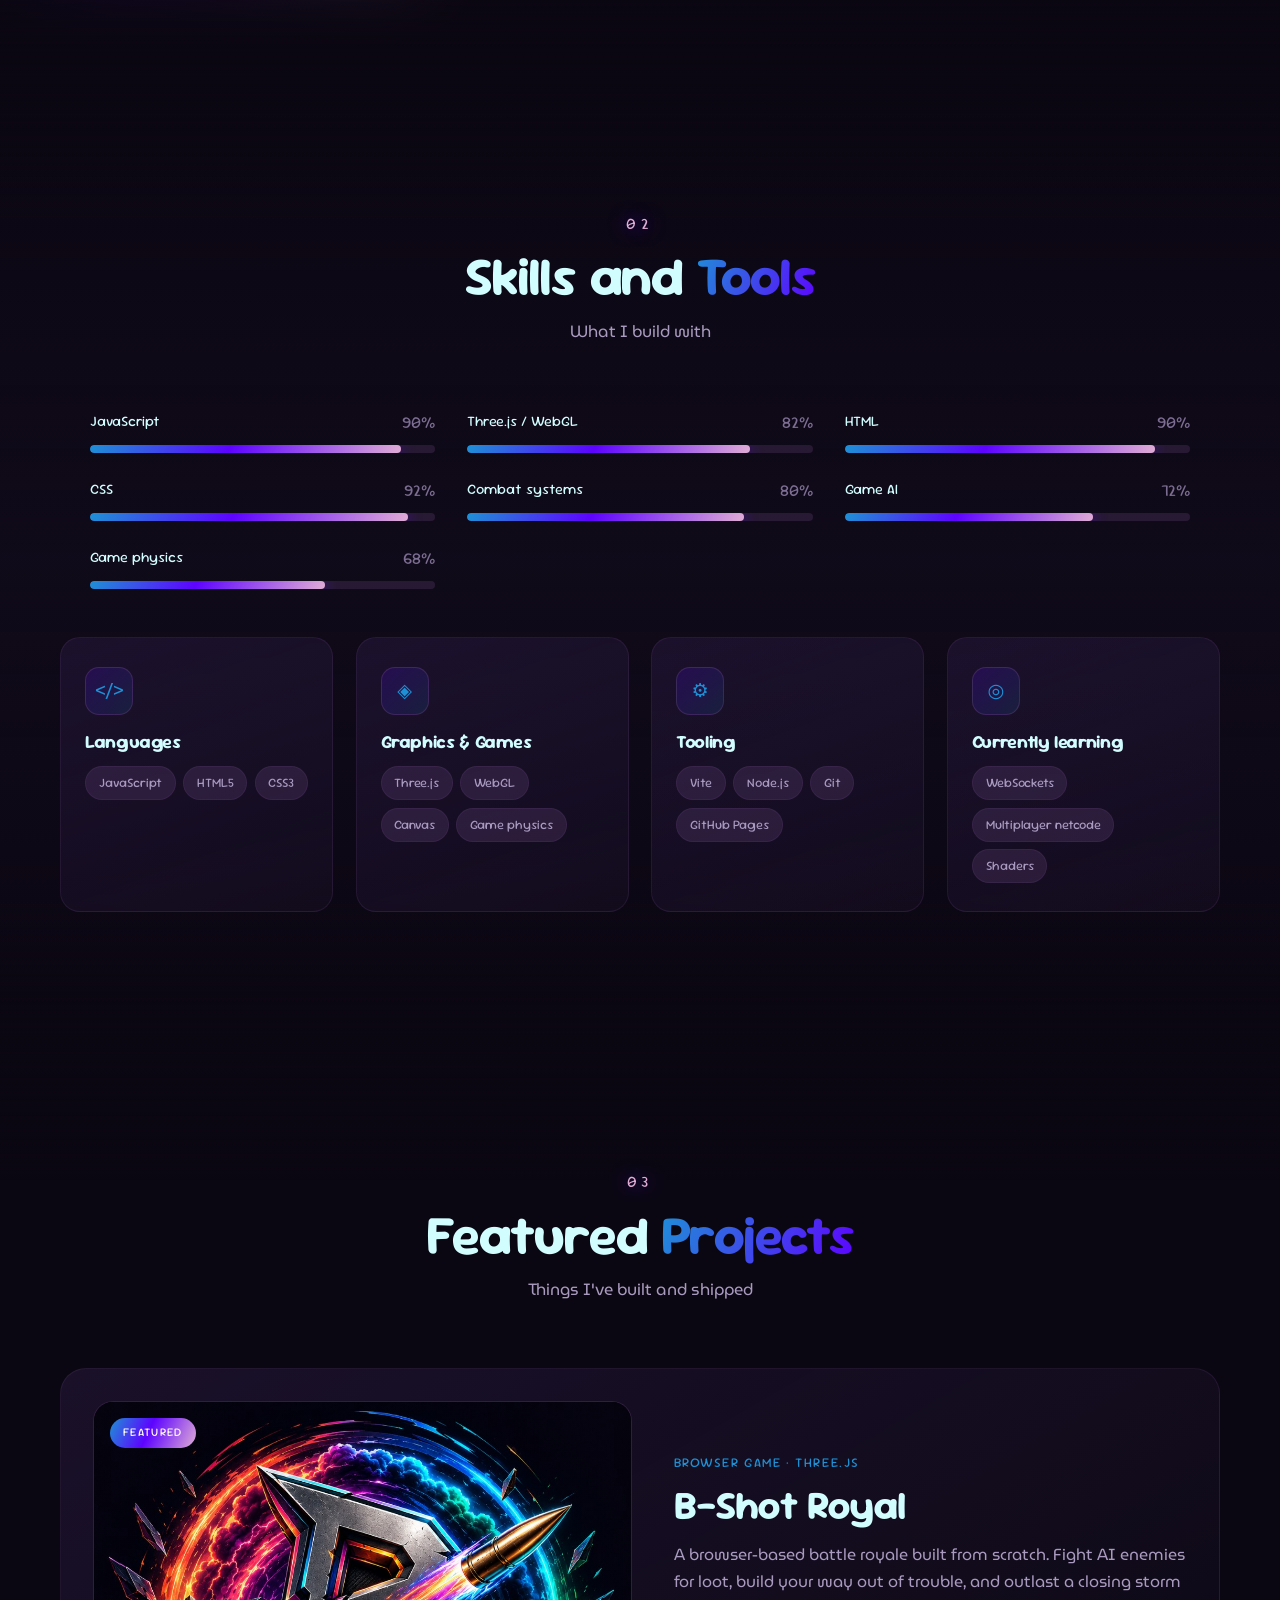
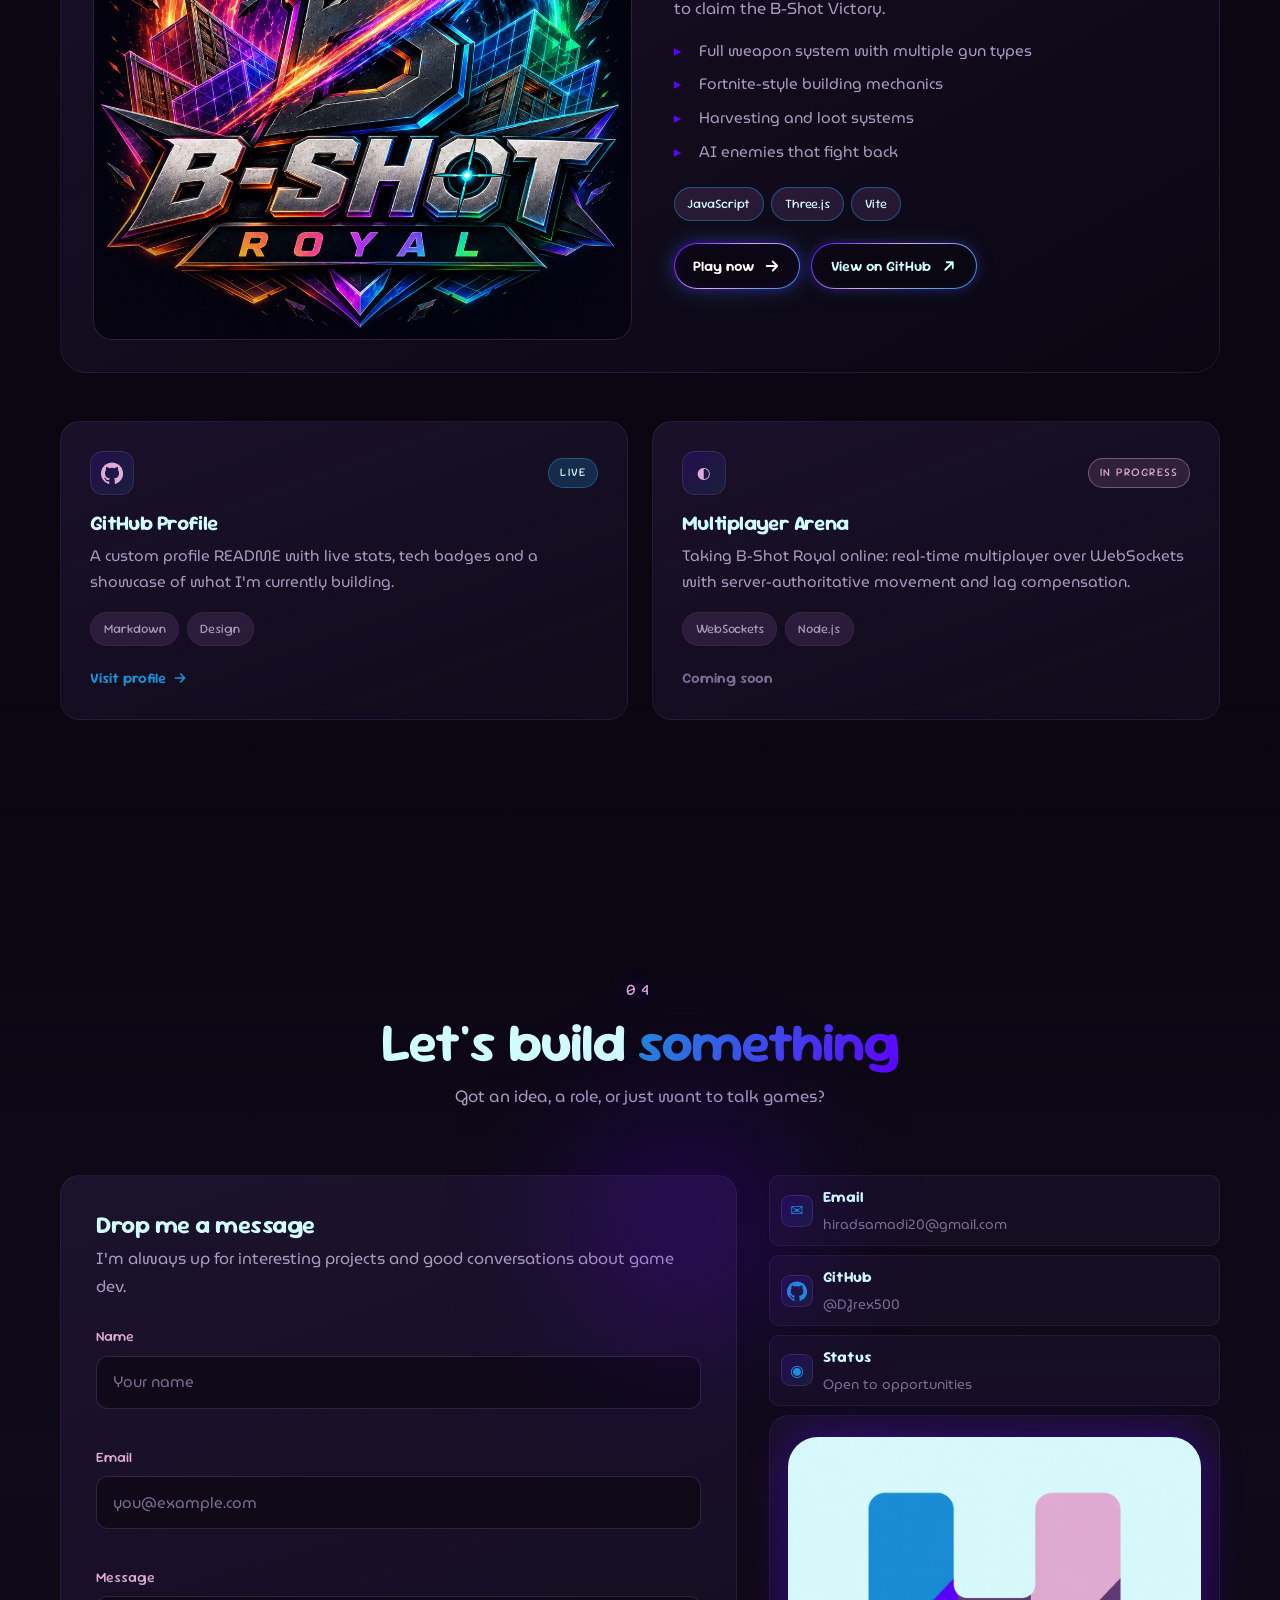
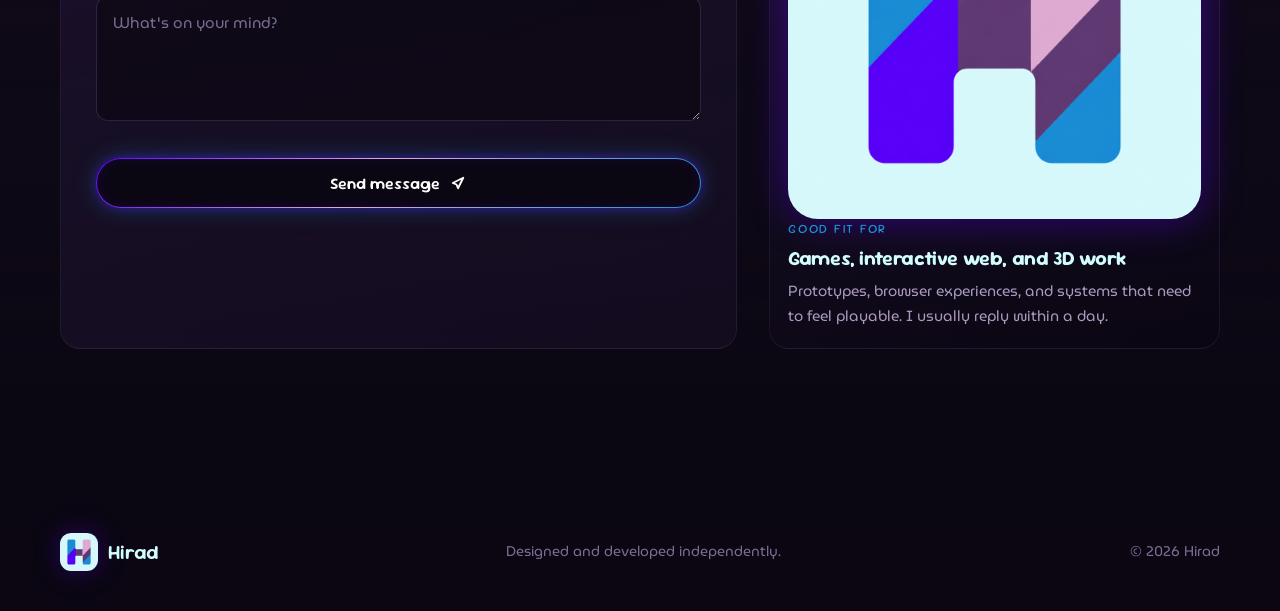
==== commit 56a911dd: "Update B-Shot Royal logo and tighten the contact sidebar Replace the old key art, drop the duplicate" ====
--- a/index.html
+++ b/index.html
@@ -170,10 +170,6 @@
             <div class="bar__track"><div class="bar__fill" data-level="80"></div></div>
           </div>
           <div class="bar reveal" data-delay="3">
-            <div class="bar__head"><span>Building &amp; loot</span><span>76%</span></div>
-            <div class="bar__track"><div class="bar__fill" data-level="76"></div></div>
-          </div>
-          <div class="bar reveal" data-delay="3">
             <div class="bar__head"><span>Game AI</span><span>72%</span></div>
             <div class="bar__track"><div class="bar__fill" data-level="72"></div></div>
           </div>
@@ -234,7 +230,7 @@
         <div class="feature__media">
           <div class="feature__scene">
             <span class="feature__badge">Featured</span>
-            <img class="feature__img" src="b-shot-royal.png" alt="B-Shot Royal key art" width="1024" height="1024" />
+            <img class="feature__img" src="b-shot-royal.jpg" alt="B-Shot Royal key art" width="1024" height="1024" />
           </div>
         </div>
 
@@ -369,6 +365,12 @@
               <strong>Status</strong>
               <em>Open to opportunities</em>
             </span>
+          </div>
+          <div class="contact__note">
+            <img class="contact__note-logo" src="logo.png" alt="" width="110" height="110" />
+            <p class="contact__note-kicker">Good fit for</p>
+            <h3>Games, interactive web, and 3D work</h3>
+            <p>Prototypes, browser experiences, and systems that need to feel playable. I usually reply within a day.</p>
           </div>
         </div>
       </div>
--- a/styles.css
+++ b/styles.css
@@ -616,9 +616,9 @@
 
 .skills__bars {
   display: grid;
-  grid-template-columns: repeat(2, 1fr);
-  gap: 1.6rem 3rem;
-  max-width: 900px;
+  grid-template-columns: repeat(3, 1fr);
+  gap: 1.5rem 2rem;
+  max-width: 1100px;
   margin: 0 auto;
   width: 100%;
 }
@@ -713,12 +713,12 @@
   border-radius: var(--radius);
   overflow: hidden;
   border: 1px solid var(--line);
-  background: #120722;
+  background: #07040f;
 }
 .feature__img {
   width: 100%;
   height: 100%;
-  object-fit: cover;
+  object-fit: contain;
   transition: transform .7s var(--ease);
 }
 .feature__scene:hover .feature__img { transform: scale(1.06); }
@@ -934,15 +934,20 @@
 
 .btn:disabled { opacity: .6; cursor: wait; transform: none; }
 
-.contact__side { display: flex; flex-direction: column; gap: 1rem; }
+.contact__side {
+  display: flex;
+  flex-direction: column;
+  gap: .55rem;
+  align-self: stretch;
+}
 .contact__item {
   display: flex;
   align-items: center;
-  gap: 1rem;
-  flex: 1;
-  padding: 1.2rem 1.3rem;
+  gap: .65rem;
+  flex: 0 0 auto;
+  padding: .5rem .7rem;
   border: 1px solid var(--line-soft);
-  border-radius: var(--radius-sm);
+  border-radius: 10px;
   background: rgba(30, 20, 48, .55);
   transition: transform .3s var(--ease), border-color .3s;
 }
@@ -953,9 +958,9 @@
 .contact__item-icon {
   display: grid;
   place-items: center;
-  width: 42px; height: 42px;
+  width: 32px; height: 32px;
   flex-shrink: 0;
-  border-radius: 12px;
+  border-radius: 9px;
   background: var(--grad-soft);
   border: 1px solid var(--line);
   color: var(--blue-bell);
@@ -976,6 +981,43 @@
   font-size: .85rem;
   color: var(--text-faint);
   word-break: break-all;
+}
+
+.contact__note {
+  flex: 1;
+  display: flex;
+  flex-direction: column;
+  justify-content: flex-start;
+  padding: 1.2rem 1.15rem;
+  border: 1px solid var(--line-soft);
+  border-radius: var(--radius);
+  background: linear-gradient(160deg, rgba(30, 20, 48, .7), rgba(11, 7, 18, .55));
+}
+.contact__note-logo {
+  width: 439px;
+  height: 382px;
+  margin: .15rem auto 0;
+  border-radius: 30px;
+  object-fit: cover;
+  box-shadow: var(--glow-indigo);
+}
+.contact__note-kicker {
+  margin: auto 0 .4rem;
+  font-family: var(--font-display);
+  font-size: .78rem;
+  letter-spacing: .14em;
+  text-transform: uppercase;
+  color: var(--blue-bell);
+}
+.contact__note h3 {
+  font-size: 1.25rem;
+  color: var(--frozen-water);
+  margin-bottom: .55rem;
+}
+.contact__note p:last-child {
+  margin: 0;
+  color: var(--text-dim);
+  font-size: .92rem;
 }
 
 /* ============================================================
